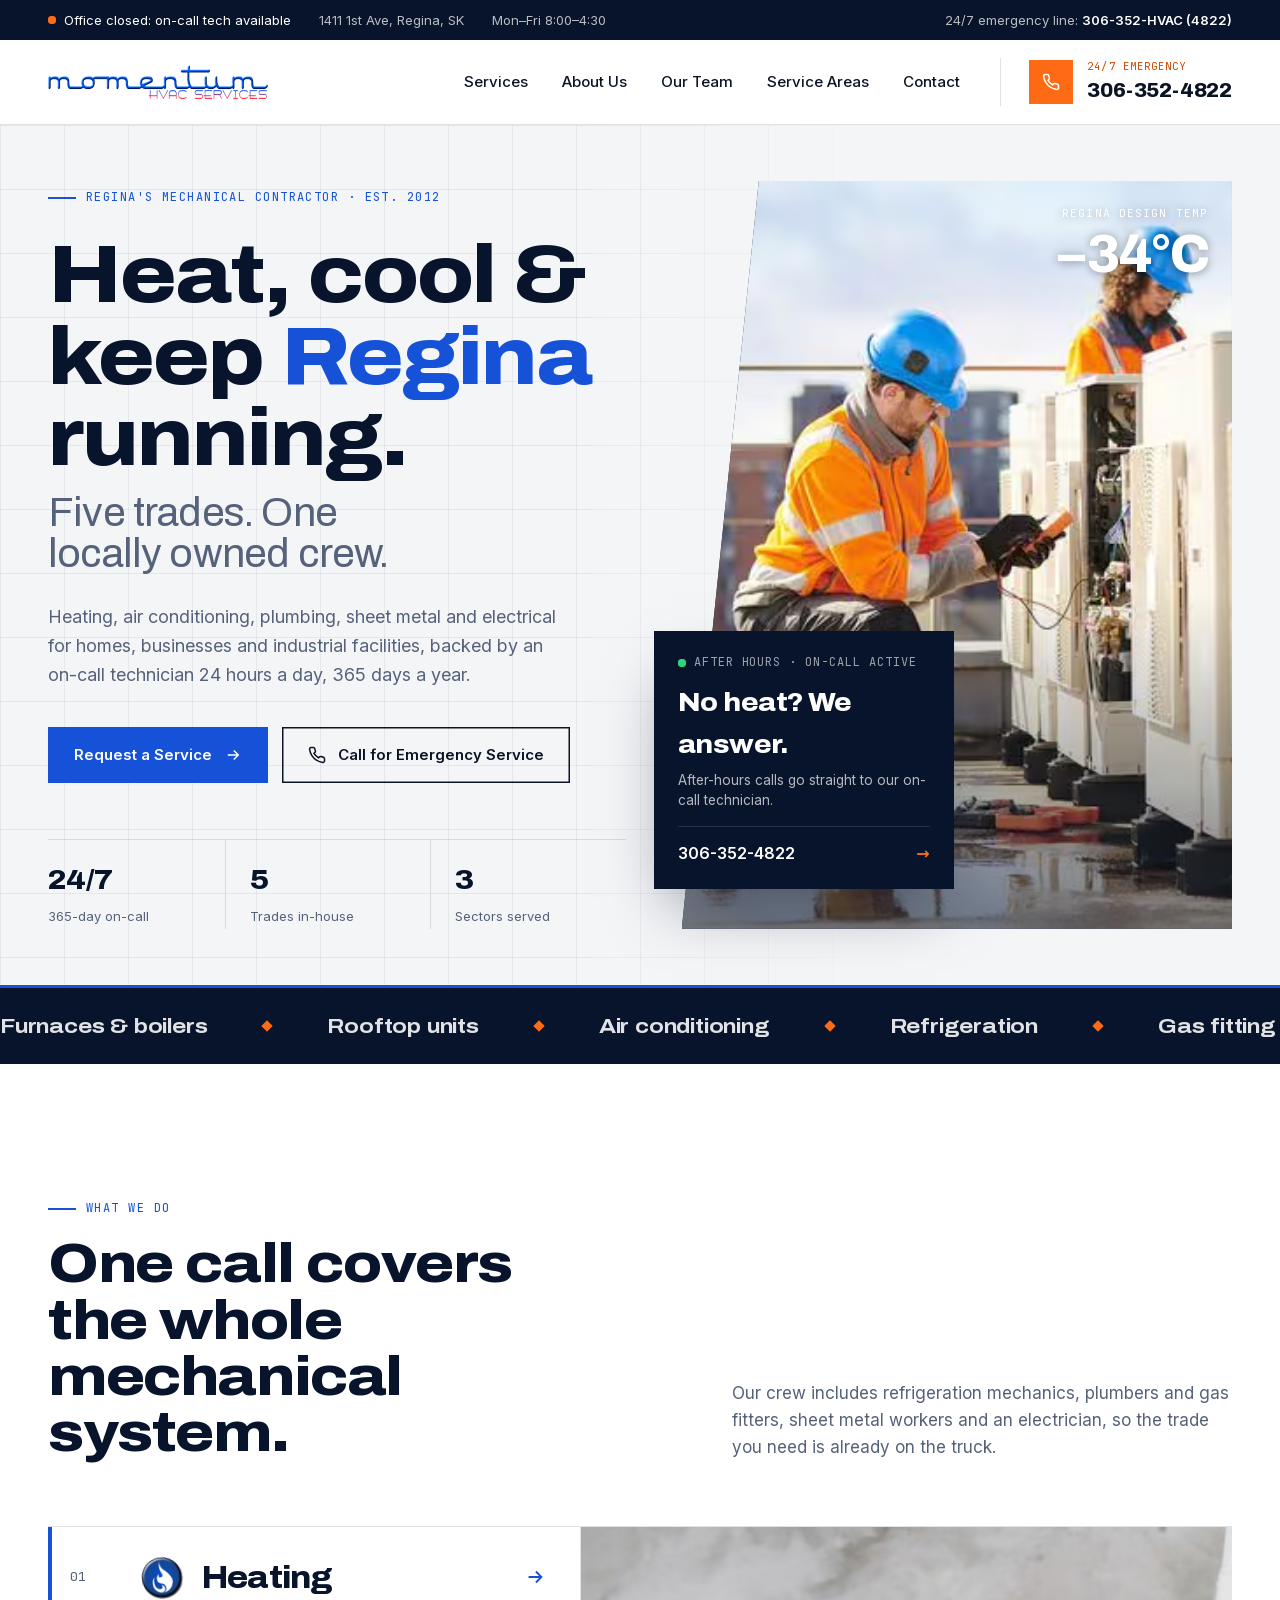
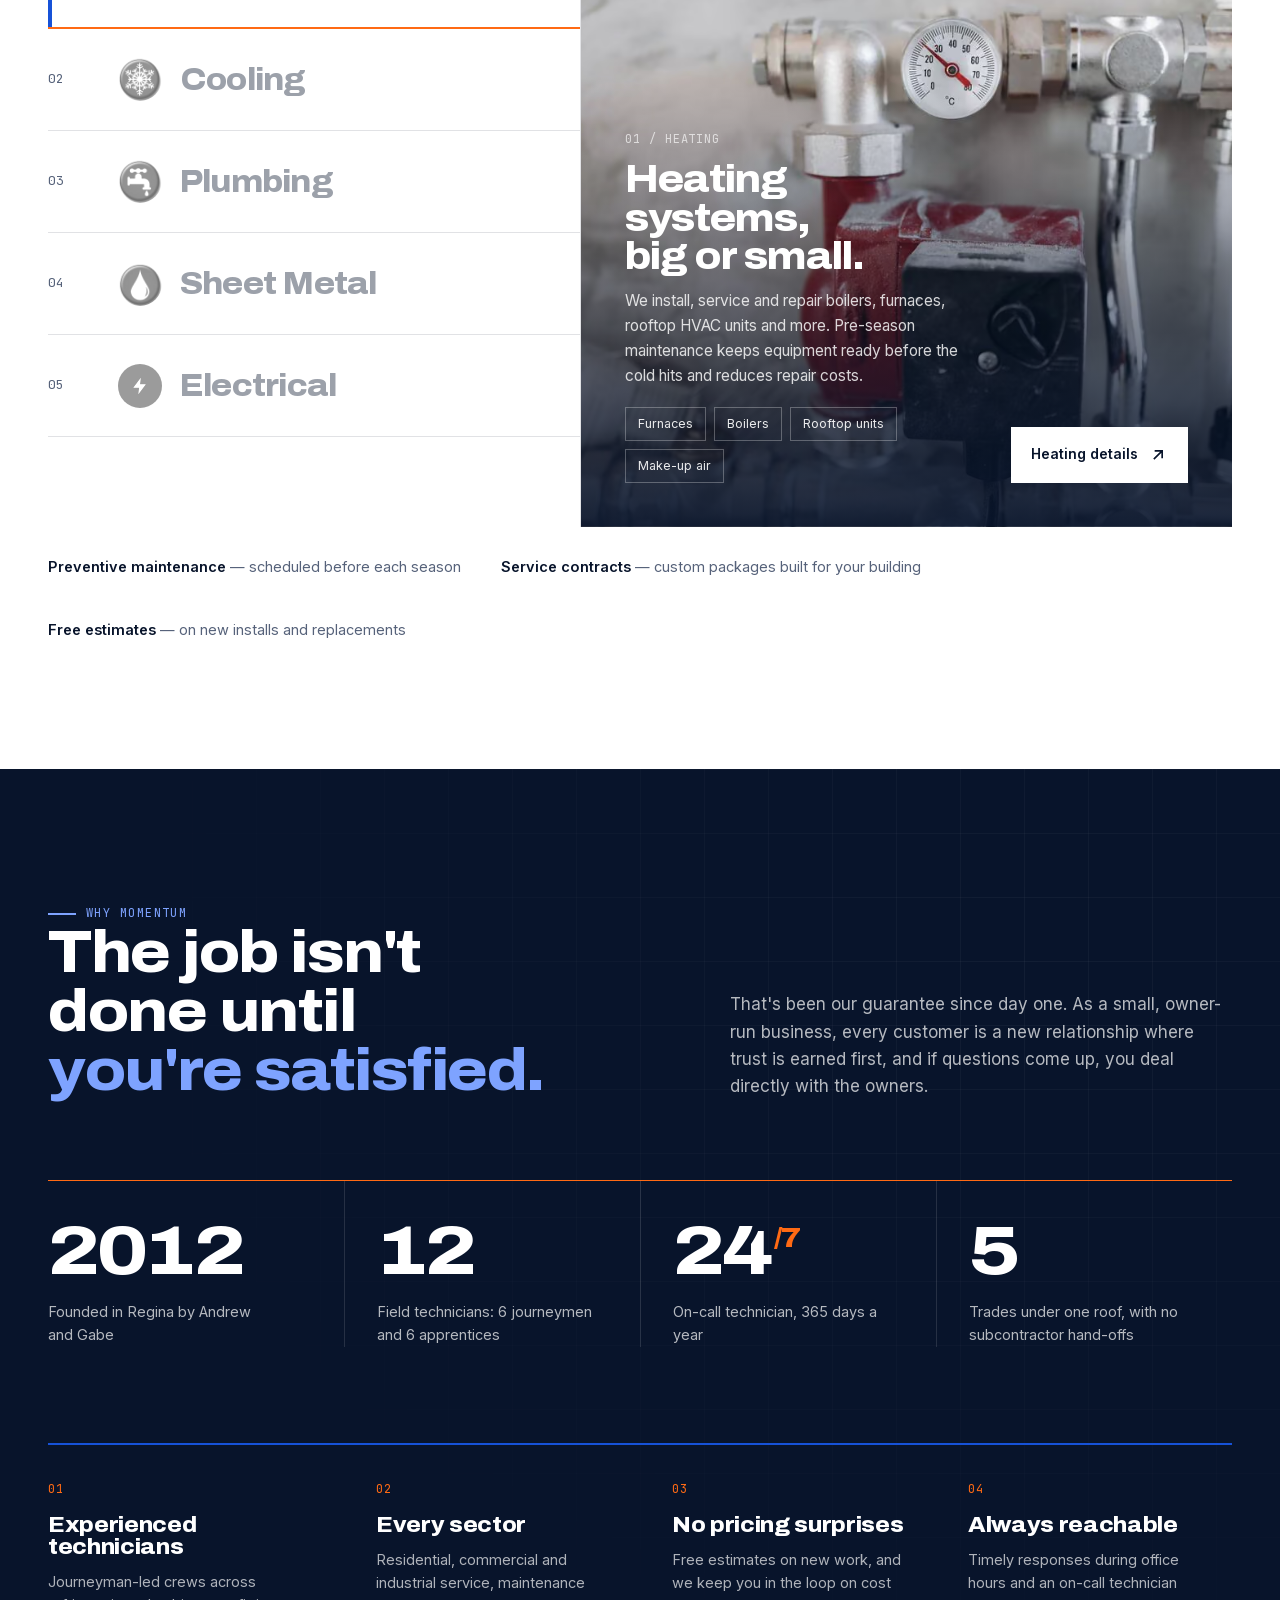
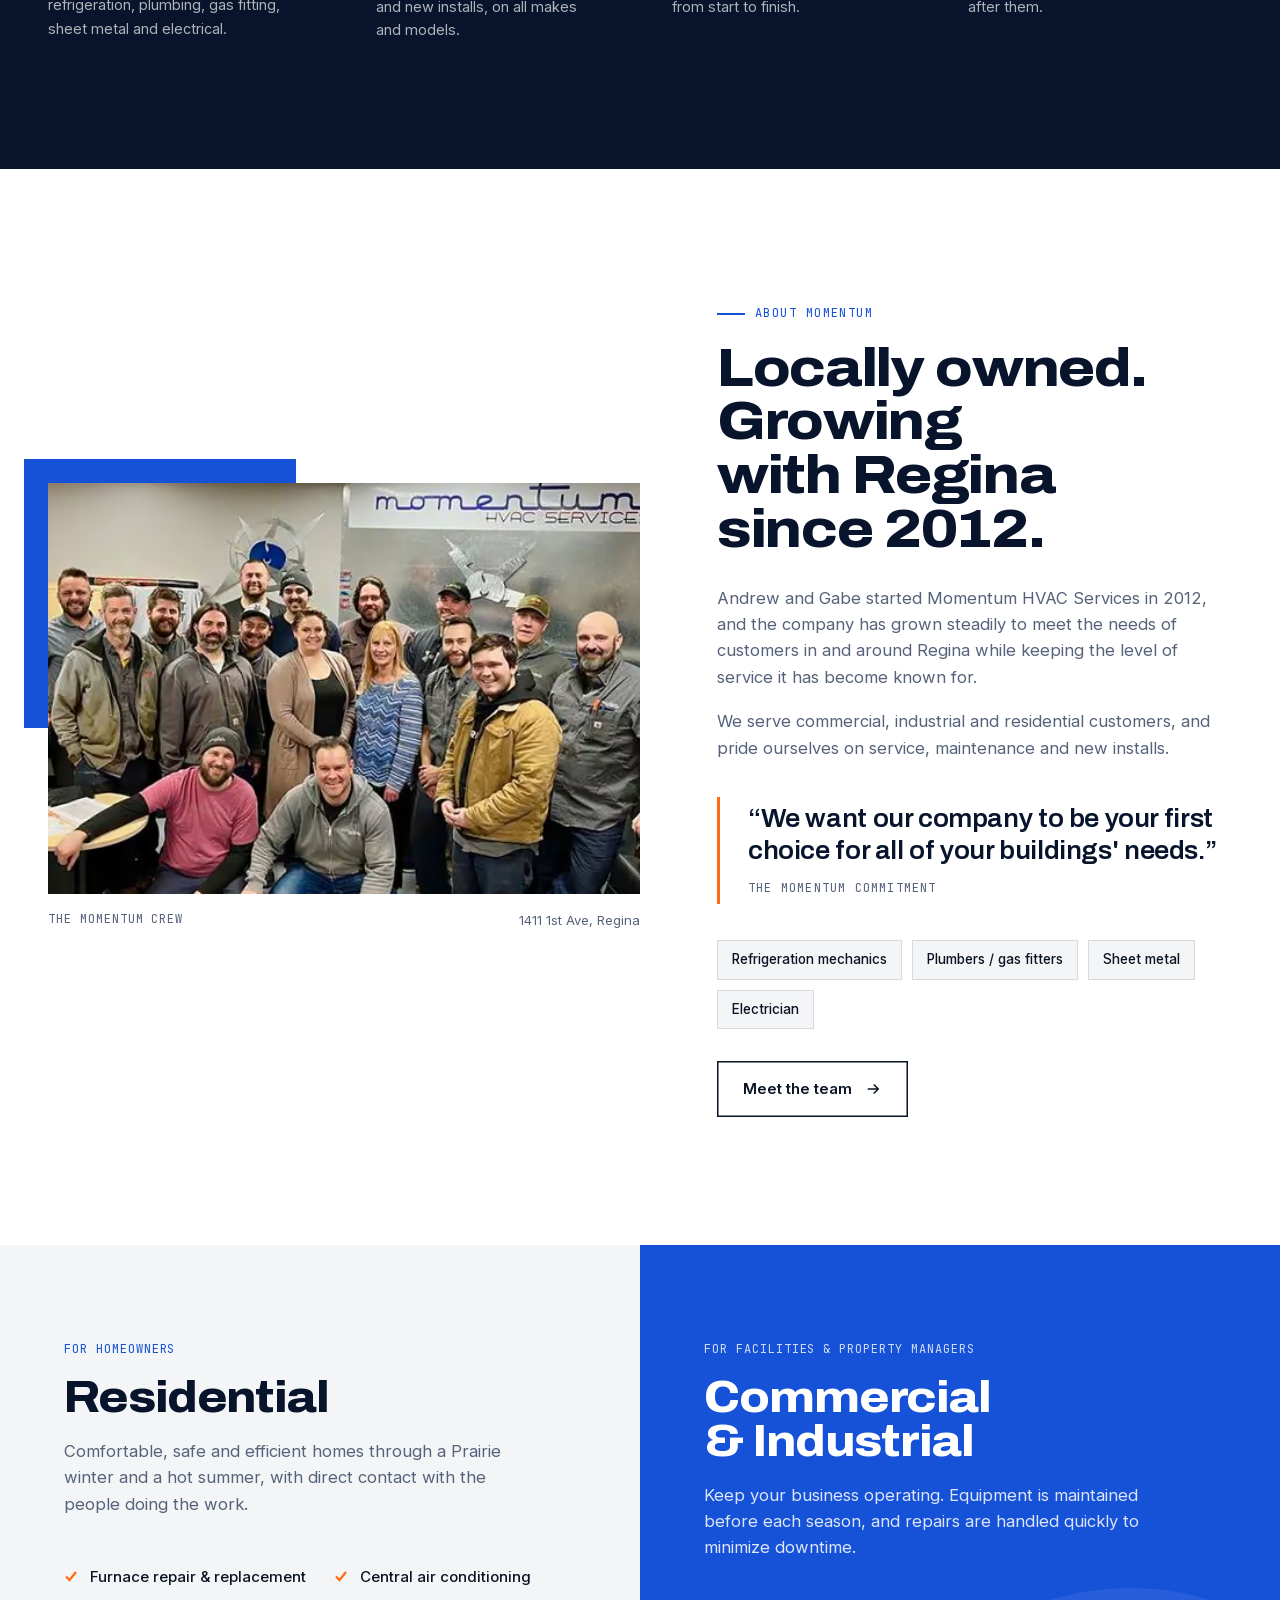
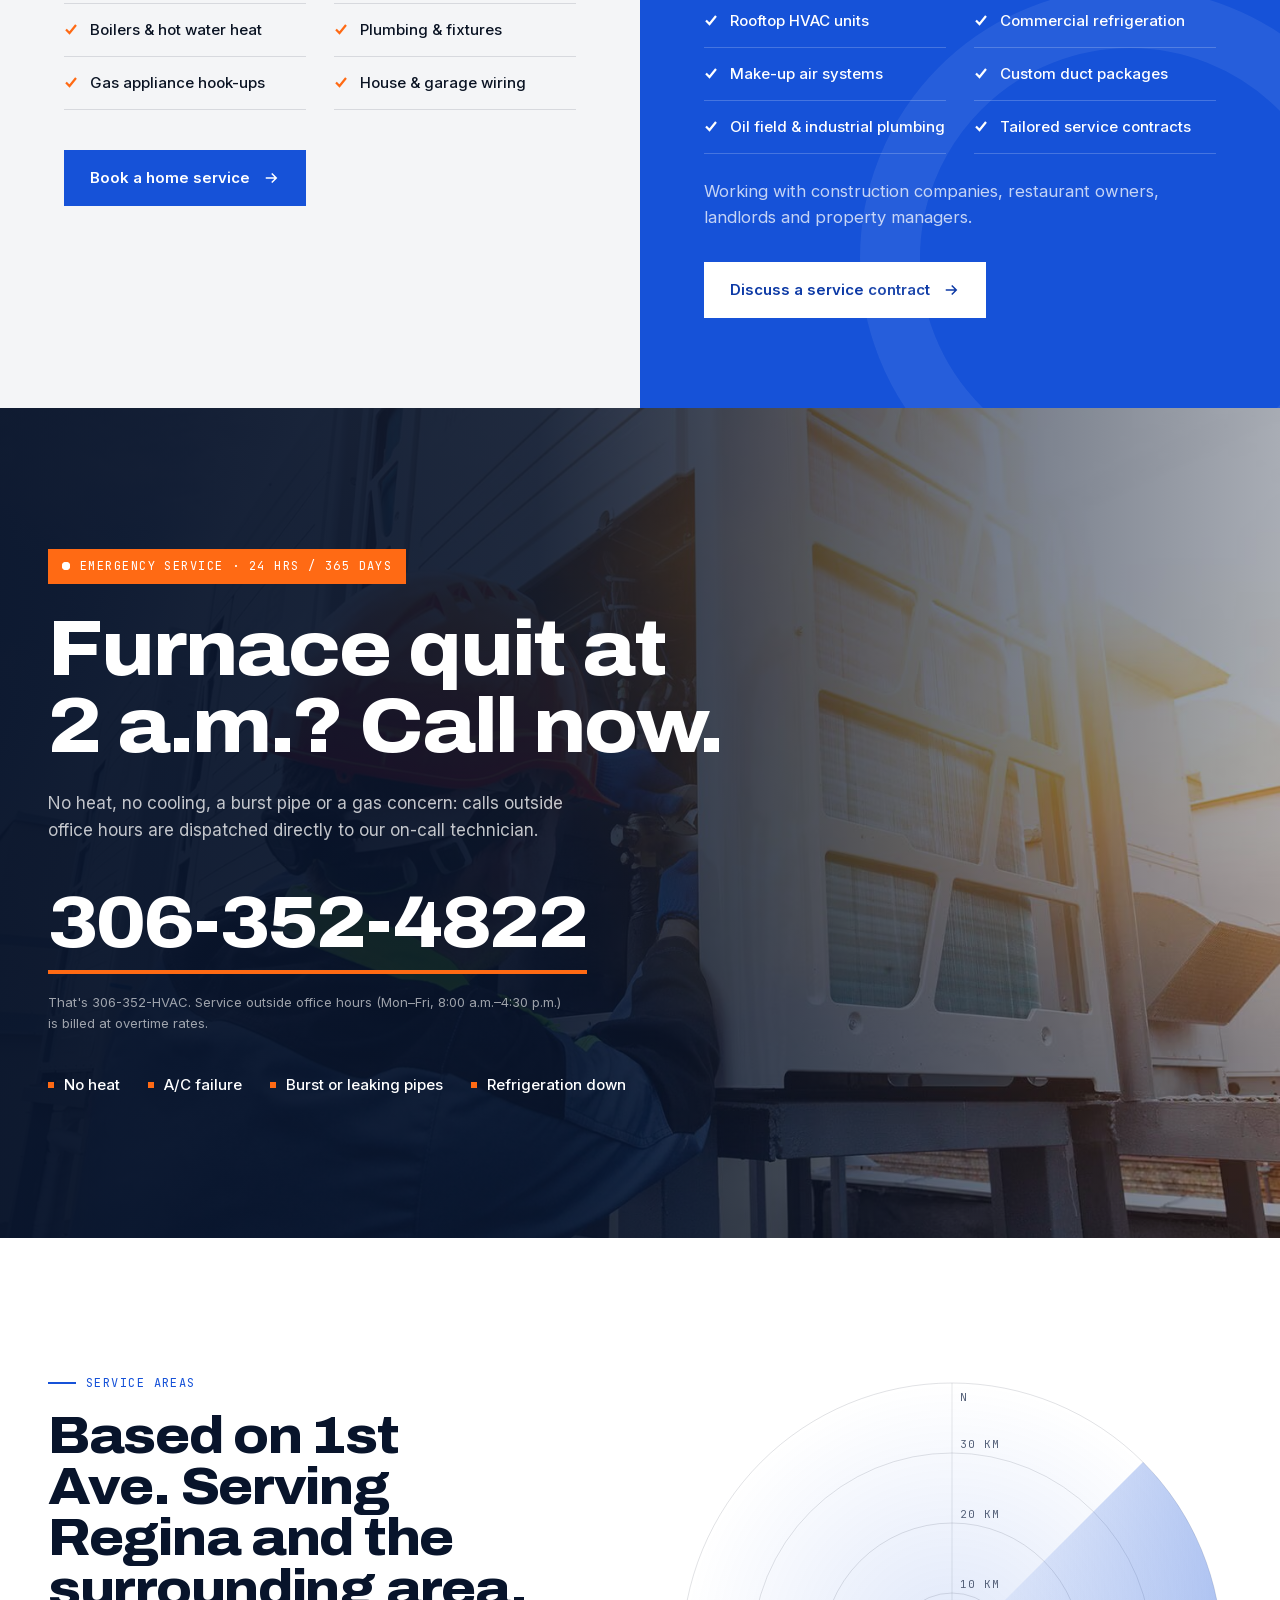
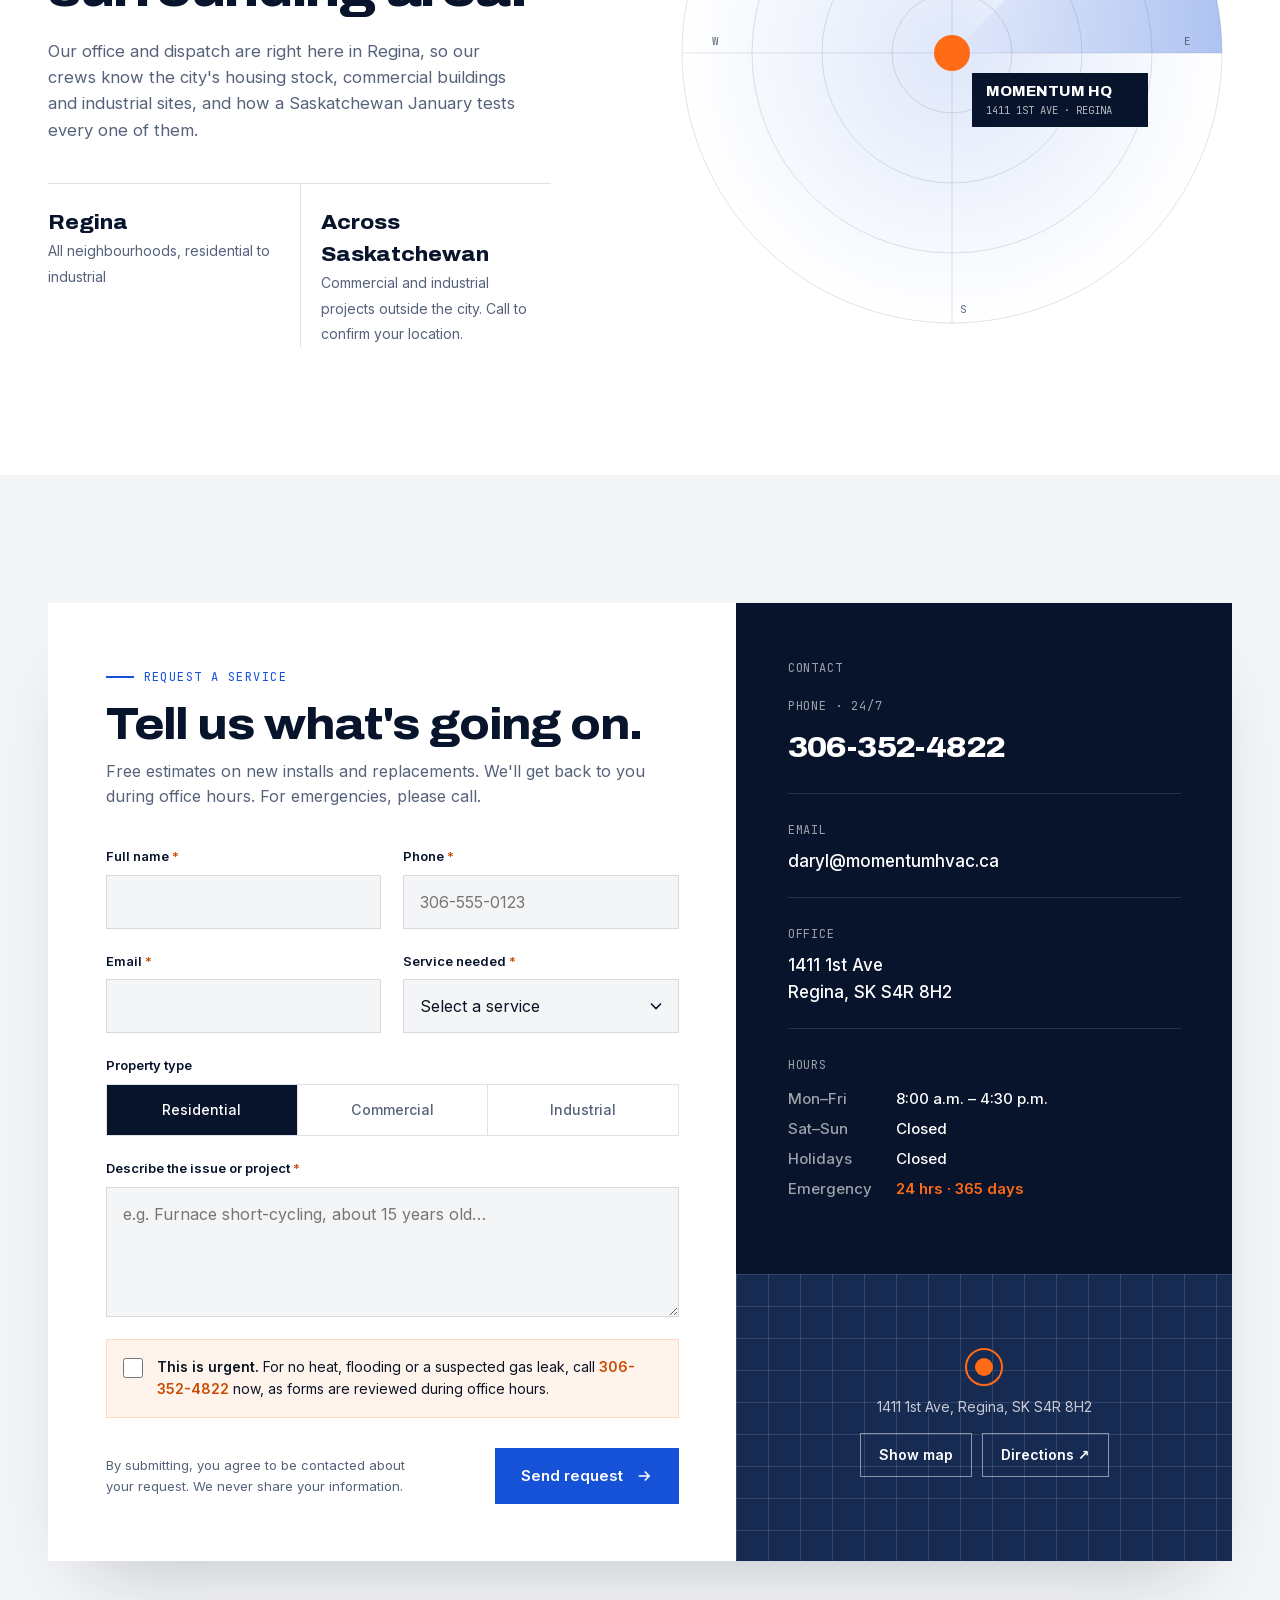
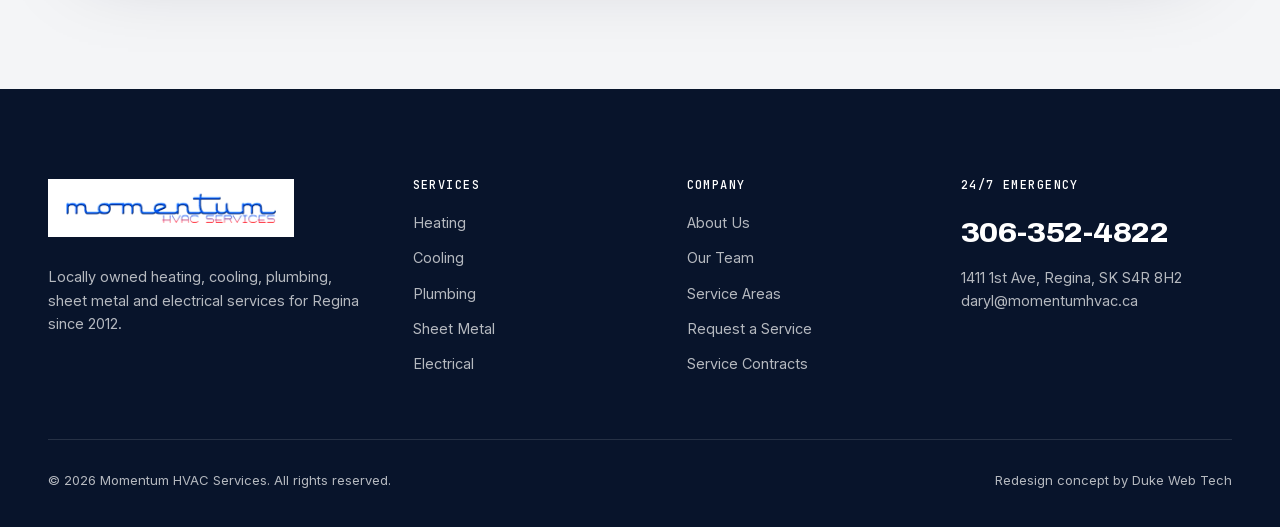
==== index.html @ ea8bd7e7 "Momentum HVAC Services website redesign Co-Authored-By: Claude Opus 5.5 <noreply@anthropic.com>" ====
<!DOCTYPE html>
<html lang="en-CA">
<head>
<meta charset="utf-8">
<meta name="viewport" content="width=device-width, initial-scale=1, viewport-fit=cover">
<title>Momentum HVAC Services | Heating, Cooling, Plumbing &amp; Mechanical in Regina, SK</title>
<meta name="description" content="Locally owned since 2012. Momentum HVAC Services provides heating, cooling, plumbing, sheet metal and electrical services to residential, commercial and industrial customers in Regina, Saskatchewan. 24/7 emergency service.">
<!-- PREVIEW ONLY: delete the next line when this goes live on momentumhvac.com -->
<meta name="robots" content="noindex, nofollow">
<link rel="canonical" href="https://www.momentumhvac.com/">
<meta name="theme-color" content="#08142b">
<meta property="og:type" content="website">
<meta property="og:site_name" content="Momentum HVAC Services">
<meta property="og:title" content="Momentum HVAC Services | Heating, Cooling, Plumbing &amp; Mechanical in Regina, SK">
<meta property="og:description" content="Locally owned since 2012. Momentum HVAC Services provides heating, cooling, plumbing, sheet metal and electrical services to residential, commercial and industrial customers in Regina, Saskatchewan. 24/7 emergency service.">
<meta property="og:url" content="https://www.momentumhvac.com/">
<meta property="og:image" content="https://www.momentumhvac.com/assets/img/og-image.jpg">
<meta property="og:locale" content="en_CA">
<meta name="twitter:card" content="summary_large_image">
<link rel="icon" href="favicon.ico" sizes="32x32">
<link rel="icon" href="favicon-32.png" type="image/png">
<link rel="apple-touch-icon" href="apple-touch-icon.png">
<link rel="manifest" href="site.webmanifest">
<link rel="preload" href="assets/fonts/Archivo.woff2" as="font" type="font/woff2" crossorigin>
<link rel="preload" href="assets/fonts/Inter.woff2" as="font" type="font/woff2" crossorigin>
<link rel="preload" as="image" type="image/avif" imagesrcset="assets/img/hero-640.avif 640w, assets/img/hero-1024.avif 1024w, assets/img/hero-1500.avif 1500w" imagesizes="(max-width:1024px) 100vw, 50vw" fetchpriority="high">
<link rel="stylesheet" href="assets/css/main.css">
<script>document.documentElement.classList.add('js')</script>
<script src="assets/js/main.js" defer></script>
<script type="application/ld+json">
{"@context":"https://schema.org","@type":"HVACBusiness","name":"Momentum HVAC Services","url":"https://www.momentumhvac.com/","logo":"https://www.momentumhvac.com/assets/img/logo.png","image":"https://www.momentumhvac.com/assets/img/og-image.jpg","telephone":"+1-306-352-4822","email":"daryl@momentumhvac.ca","foundingDate":"2012","founder":[{"@type":"Person","name":"Andrew Klaassen"},{"@type":"Person","name":"Gabe Fernandez"}],"address":{"@type":"PostalAddress","streetAddress":"1411 1st Ave","addressLocality":"Regina","addressRegion":"SK","postalCode":"S4R 8H2","addressCountry":"CA"},"areaServed":[{"@type":"City","name":"Regina"},{"@type":"State","name":"Saskatchewan"}],"openingHoursSpecification":[{"@type":"OpeningHoursSpecification","dayOfWeek":["Monday","Tuesday","Wednesday","Thursday","Friday"],"opens":"08:00","closes":"16:30"}],"hasOfferCatalog":{"@type":"OfferCatalog","name":"Mechanical services","itemListElement":[{"@type":"Offer","itemOffered":{"@type":"Service","name":"Heating","url":"https://www.momentumhvac.com/services/heating.html"}},{"@type":"Offer","itemOffered":{"@type":"Service","name":"Cooling","url":"https://www.momentumhvac.com/services/cooling.html"}},{"@type":"Offer","itemOffered":{"@type":"Service","name":"Plumbing","url":"https://www.momentumhvac.com/services/plumbing.html"}},{"@type":"Offer","itemOffered":{"@type":"Service","name":"Sheet Metal","url":"https://www.momentumhvac.com/services/sheet-metal.html"}},{"@type":"Offer","itemOffered":{"@type":"Service","name":"Electrical","url":"https://www.momentumhvac.com/services/electrical.html"}}]}}
</script>
</head>
<body>
<a class="skip" href="#main">Skip to content</a>

<div class="util">
  <div class="wrap">
    <div class="util-l">
      <span class="status"><span class="dot" id="statusDot"></span><span id="statusText">Office open now</span></span>
      <span class="hide-m">1411 1st Ave, Regina, SK</span>
      <span class="hide-m">Mon–Fri 8:00–4:30</span>
    </div>
    <div class="util-r">24/7 emergency line: <a href="tel:+13063524822"><strong>306-352-HVAC (4822)</strong></a></div>
  </div>
</div>

<header class="nav" id="nav">
  <div class="wrap">
    <a class="logo" href="#top" aria-label="Momentum HVAC Services home">
      <picture><source type="image/webp" srcset="assets/img/logo.webp"><img src="assets/img/logo.png" alt="Momentum HVAC Services" width="440" height="63"></picture>
    </a>
    <nav class="nav-links" aria-label="Primary">
      <a href="#services">Services</a>
      <a href="#about">About Us</a>
      <a href="team.html">Our Team</a>
      <a href="#areas">Service Areas</a>
      <a href="#contact">Contact</a>
    </nav>
    <a class="nav-call" href="tel:+13063524822">
      <span class="ic"><svg width="18" height="18" viewBox="0 0 24 24" fill="none" stroke="currentColor" stroke-width="2" aria-hidden="true"><path d="M22 16.9v3a2 2 0 0 1-2.2 2 19.8 19.8 0 0 1-8.6-3.1 19.5 19.5 0 0 1-6-6A19.8 19.8 0 0 1 2.1 4.2 2 2 0 0 1 4.1 2h3a2 2 0 0 1 2 1.7c.1.9.4 1.8.7 2.7a2 2 0 0 1-.5 2.1L8 9.8a16 16 0 0 0 6 6l1.3-1.3a2 2 0 0 1 2.1-.4c.9.3 1.8.6 2.7.7a2 2 0 0 1 1.7 2z"/></svg></span>
      <span><small>24/7 Emergency</small><strong>306-352-4822</strong></span>
    </a>
    <button class="burger" id="burger" aria-label="Open menu" aria-expanded="false" aria-controls="nav">
      <svg class="b-open" width="22" height="22" viewBox="0 0 24 24" fill="none" stroke="currentColor" stroke-width="2" aria-hidden="true"><path d="M3 7h18M3 12h18M3 17h12"/></svg>
      <svg class="b-close" width="22" height="22" viewBox="0 0 24 24" fill="none" stroke="currentColor" stroke-width="2" aria-hidden="true"><path d="M6 6l12 12M18 6 6 18"/></svg>
    </button>
  </div>
</header>

<main id="main">
<!-- Hero -->
<section class="hero" id="top">
  <div class="wrap">
    <div>
      <span class="eyebrow ld" style="--i:0">Regina's mechanical contractor · Est. 2012</span>
      <h1 class="ld" style="--i:1">Heat, cool &amp; keep <em>Regina</em> running.<span class="thin">Five trades. One locally owned crew.</span></h1>
      <p class="lead ld" style="--i:2">Heating, air conditioning, plumbing, sheet metal and electrical for homes, businesses and industrial facilities, backed by an on-call technician 24 hours a day, 365 days a year.</p>
      <div class="hero-ctas ld" style="--i:3">
        <a class="btn btn-blue" href="#contact">Request a Service <svg class="arrow" viewBox="0 0 24 24" fill="none" stroke="currentColor" stroke-width="2" aria-hidden="true"><path d="M5 12h14M13 6l6 6-6 6"/></svg></a>
        <a class="btn btn-ghost" href="tel:+13063524822"><svg viewBox="0 0 24 24" fill="none" stroke="currentColor" stroke-width="2" aria-hidden="true"><path d="M22 16.9v3a2 2 0 0 1-2.2 2 19.8 19.8 0 0 1-8.6-3.1 19.5 19.5 0 0 1-6-6A19.8 19.8 0 0 1 2.1 4.2 2 2 0 0 1 4.1 2h3a2 2 0 0 1 2 1.7c.1.9.4 1.8.7 2.7a2 2 0 0 1-.5 2.1L8 9.8a16 16 0 0 0 6 6l1.3-1.3a2 2 0 0 1 2.1-.4c.9.3 1.8.6 2.7.7a2 2 0 0 1 1.7 2z"/></svg>Call for Emergency Service</a>
      </div>
      <div class="hero-specs ld" style="--i:4">
        <div><b>24/7</b><span>365-day on-call</span></div>
        <div><b>5</b><span>Trades in-house</span></div>
        <div><b>3</b><span>Sectors served</span></div>
      </div>
    </div>
    <div class="hero-media">
      <div class="hero-img">
        <picture><source type="image/avif" srcset="assets/img/hero-640.avif 640w, assets/img/hero-1024.avif 1024w, assets/img/hero-1500.avif 1500w" sizes="(max-width:1024px) 100vw, 50vw"><source type="image/webp" srcset="assets/img/hero-640.webp 640w, assets/img/hero-1024.webp 1024w, assets/img/hero-1500.webp 1500w" sizes="(max-width:1024px) 100vw, 50vw"><img src="assets/img/hero-1500.jpg" alt="Two technicians servicing rooftop condensing units on a commercial building" width="1500" height="1000" fetchpriority="high" decoding="async"></picture>
      </div>
      <div class="temp ld">Regina design temp<b>−34°C</b></div>
      <div class="dispatch ld">
        <span class="mono"><span class="dot" data-loop></span><span id="statusText2">Dispatch active</span></span>
        <strong>No heat? We answer.</strong>
        <p>After-hours calls go straight to our on-call technician.</p>
        <a href="tel:+13063524822">306-352-4822 <span aria-hidden="true">→</span></a>
      </div>
    </div>
  </div>
</section>

<div class="ribbon" aria-hidden="true" data-loop>
  <div class="ribbon-track">
    <span>Furnaces &amp; boilers</span><span>Rooftop units</span><span>Air conditioning</span><span>Refrigeration</span><span>Gas fitting</span><span>Custom ductwork</span><span>Electrical</span><span>Service contracts</span>
    <span>Furnaces &amp; boilers</span><span>Rooftop units</span><span>Air conditioning</span><span>Refrigeration</span><span>Gas fitting</span><span>Custom ductwork</span><span>Electrical</span><span>Service contracts</span>
  </div>
</div>

<!-- Services -->
<section class="sec" id="services">
  <div class="wrap">
    <div class="sec-head">
      <div class="rv">
        <span class="eyebrow">What we do</span>
        <h2>One call covers the whole mechanical system.</h2>
      </div>
      <p class="rv d1">Our crew includes refrigeration mechanics, plumbers and gas fitters, sheet metal workers and an electrician, so the trade you need is already on the truck.</p>
    </div>

    <div class="svc rv">
      <ul class="svc-list" role="tablist" aria-label="Services" aria-orientation="vertical">
        <li class="svc-item active"><button class="svc-btn" role="tab" id="tab-heating" aria-controls="panel-heating" aria-selected="true">
          <span class="svc-num">01</span><span class="svc-ico"><img src="assets/img/icons/heating.webp" alt="" width="44" height="44"></span><span class="svc-name">Heating</span>
          <svg class="svc-arrow" width="22" height="22" viewBox="0 0 24 24" fill="none" stroke="currentColor" stroke-width="2" aria-hidden="true"><path d="M5 12h14M13 6l6 6-6 6"/></svg></button></li>
        <li class="svc-item"><button class="svc-btn" role="tab" id="tab-cooling" aria-controls="panel-cooling" aria-selected="false" tabindex="-1">
          <span class="svc-num">02</span><span class="svc-ico"><img src="assets/img/icons/cooling.webp" alt="" width="44" height="44"></span><span class="svc-name">Cooling</span>
          <svg class="svc-arrow" width="22" height="22" viewBox="0 0 24 24" fill="none" stroke="currentColor" stroke-width="2" aria-hidden="true"><path d="M5 12h14M13 6l6 6-6 6"/></svg></button></li>
        <li class="svc-item"><button class="svc-btn" role="tab" id="tab-plumbing" aria-controls="panel-plumbing" aria-selected="false" tabindex="-1">
          <span class="svc-num">03</span><span class="svc-ico"><img src="assets/img/icons/plumbing.webp" alt="" width="44" height="44"></span><span class="svc-name">Plumbing</span>
          <svg class="svc-arrow" width="22" height="22" viewBox="0 0 24 24" fill="none" stroke="currentColor" stroke-width="2" aria-hidden="true"><path d="M5 12h14M13 6l6 6-6 6"/></svg></button></li>
        <li class="svc-item"><button class="svc-btn" role="tab" id="tab-sheet-metal" aria-controls="panel-sheet-metal" aria-selected="false" tabindex="-1">
          <span class="svc-num">04</span><span class="svc-ico"><img src="assets/img/icons/sheet-metal.webp" alt="" width="44" height="44"></span><span class="svc-name">Sheet Metal</span>
          <svg class="svc-arrow" width="22" height="22" viewBox="0 0 24 24" fill="none" stroke="currentColor" stroke-width="2" aria-hidden="true"><path d="M5 12h14M13 6l6 6-6 6"/></svg></button></li>
        <li class="svc-item"><button class="svc-btn" role="tab" id="tab-electrical" aria-controls="panel-electrical" aria-selected="false" tabindex="-1">
          <span class="svc-num">05</span><span class="svc-ico elec"><svg width="20" height="20" viewBox="0 0 24 24" fill="#fff" aria-hidden="true"><path d="M13 2 4 14h7l-1 8 9-12h-7z"/></svg></span><span class="svc-name">Electrical</span>
          <svg class="svc-arrow" width="22" height="22" viewBox="0 0 24 24" fill="none" stroke="currentColor" stroke-width="2" aria-hidden="true"><path d="M5 12h14M13 6l6 6-6 6"/></svg></button></li>
      </ul>

      <div class="svc-stage">
        <article class="svc-panel active" role="tabpanel" id="panel-heating" aria-labelledby="tab-heating">
          <picture><source type="image/avif" srcset="assets/img/heating-640.avif 640w, assets/img/heating-1100.avif 1100w" sizes="(max-width:1024px) 100vw, 55vw"><source type="image/webp" srcset="assets/img/heating-640.webp 640w, assets/img/heating-1100.webp 1100w" sizes="(max-width:1024px) 100vw, 55vw"><img src="assets/img/heating-1100.jpg" alt="Hydronic heating manifold with circulator pump and temperature gauge" width="1100" height="733" loading="lazy" decoding="async"></picture>
          <div class="svc-copy"><div>
            <span class="mono">01 / Heating</span><h3>Heating systems, big or small.</h3>
            <p>We install, service and repair boilers, furnaces, rooftop HVAC units and more. Pre-season maintenance keeps equipment ready before the cold hits and reduces repair costs.</p>
            <div class="svc-tags"><span>Furnaces</span><span>Boilers</span><span>Rooftop units</span><span>Make-up air</span></div>
          </div><a class="svc-more" href="services/heating.html">Heating details <svg width="20" height="20" viewBox="0 0 24 24" fill="none" stroke="currentColor" stroke-width="2" aria-hidden="true"><path d="M7 17 17 7M8 7h9v9"/></svg></a></div>
        </article>
        <article class="svc-panel" role="tabpanel" id="panel-cooling" aria-labelledby="tab-cooling">
          <picture><source type="image/avif" srcset="assets/img/cooling-640.avif 640w, assets/img/cooling-1100.avif 1100w" sizes="(max-width:1024px) 100vw, 55vw"><source type="image/webp" srcset="assets/img/cooling-640.webp 640w, assets/img/cooling-1100.webp 1100w" sizes="(max-width:1024px) 100vw, 55vw"><img src="assets/img/cooling-1100.jpg" alt="Technician reading refrigerant manifold gauges in front of an air conditioning condenser" width="1100" height="733" loading="lazy" decoding="async"></picture>
          <div class="svc-copy"><div>
            <span class="mono">02 / Cooling</span><h3>Air conditioning &amp; refrigeration.</h3>
            <p>Installation, service and repair of air conditioning and refrigeration equipment, all makes and models. Maintained before the cooling season so it runs when you need it.</p>
            <div class="svc-tags"><span>Central A/C</span><span>Refrigeration</span><span>Rooftop cooling</span><span>High-efficiency upgrades</span></div>
          </div><a class="svc-more" href="services/cooling.html">Cooling details <svg width="20" height="20" viewBox="0 0 24 24" fill="none" stroke="currentColor" stroke-width="2" aria-hidden="true"><path d="M7 17 17 7M8 7h9v9"/></svg></a></div>
        </article>
        <article class="svc-panel" role="tabpanel" id="panel-plumbing" aria-labelledby="tab-plumbing">
          <picture><source type="image/avif" srcset="assets/img/plumbing-640.avif 640w, assets/img/plumbing-1100.avif 1100w" sizes="(max-width:1024px) 100vw, 55vw"><source type="image/webp" srcset="assets/img/plumbing-640.webp 640w, assets/img/plumbing-1100.webp 1100w" sizes="(max-width:1024px) 100vw, 55vw"><img src="assets/img/plumbing-1100.jpg" alt="Plumber tightening a brass fitting on steel supply lines" width="1100" height="733" loading="lazy" decoding="async"></picture>
          <div class="svc-copy"><div>
            <span class="mono">03 / Plumbing &amp; gas fitting</span><h3>From taps to gas appliances.</h3>
            <p>Our plumbers and gas fitters install, service and repair everything from toilets and taps to gas appliances, in residential, commercial, industrial and oil field settings.</p>
            <div class="svc-tags"><span>Repairs</span><span>Gas fitting</span><span>Water heaters</span><span>Fixtures</span></div>
          </div><a class="svc-more" href="services/plumbing.html">Plumbing details <svg width="20" height="20" viewBox="0 0 24 24" fill="none" stroke="currentColor" stroke-width="2" aria-hidden="true"><path d="M7 17 17 7M8 7h9v9"/></svg></a></div>
        </article>
        <article class="svc-panel" role="tabpanel" id="panel-sheet-metal" aria-labelledby="tab-sheet-metal">
          <picture><source type="image/avif" srcset="assets/img/sheet-metal-640.avif 640w, assets/img/sheet-metal-1100.avif 1100w" sizes="(max-width:1024px) 100vw, 55vw"><source type="image/webp" srcset="assets/img/sheet-metal-640.webp 640w, assets/img/sheet-metal-1100.webp 1100w" sizes="(max-width:1024px) 100vw, 55vw"><img src="assets/img/sheet-metal-1100.jpg" alt="Sheet metal worker installing galvanized ductwork overhead" width="1100" height="733" loading="lazy" decoding="async"></picture>
          <div class="svc-copy"><div>
            <span class="mono">04 / Sheet metal</span><h3>Custom ductwork, built in our own shop.</h3>
            <p>We install, repair and replace any size of ductwork. With our own sheet metal shop, we design, build and install custom duct packages for any setting.</p>
            <div class="svc-tags"><span>Fabrication</span><span>Duct design</span><span>Make-up air</span><span>Install &amp; replace</span></div>
          </div><a class="svc-more" href="services/sheet-metal.html">Sheet Metal details <svg width="20" height="20" viewBox="0 0 24 24" fill="none" stroke="currentColor" stroke-width="2" aria-hidden="true"><path d="M7 17 17 7M8 7h9v9"/></svg></a></div>
        </article>
        <article class="svc-panel" role="tabpanel" id="panel-electrical" aria-labelledby="tab-electrical">
          <picture><source type="image/avif" srcset="assets/img/electrical-640.avif 640w, assets/img/electrical-1100.avif 1100w" sizes="(max-width:1024px) 100vw, 55vw"><source type="image/webp" srcset="assets/img/electrical-640.webp 640w, assets/img/electrical-1100.webp 1100w" sizes="(max-width:1024px) 100vw, 55vw"><img src="assets/img/electrical-1100.jpg" alt="Electrician working inside a circuit breaker panel" width="1100" height="733" loading="lazy" decoding="async"></picture>
          <div class="svc-copy"><div>
            <span class="mono">05 / Electrical</span><h3>Electrical, in-house.</h3>
            <p>Repairs, upgrades and new installs, from wiring a house or garage to better lighting in your office, by a certified electrician on our own crew.</p>
            <div class="svc-tags"><span>Wiring</span><span>Lighting</span><span>Repairs &amp; upgrades</span><span>New equipment</span></div>
          </div><a class="svc-more" href="services/electrical.html">Electrical details <svg width="20" height="20" viewBox="0 0 24 24" fill="none" stroke="currentColor" stroke-width="2" aria-hidden="true"><path d="M7 17 17 7M8 7h9v9"/></svg></a></div>
        </article>
      </div>
    </div>
    <div class="svc-extra rv">
      <span><b>Preventive maintenance</b> — scheduled before each season</span>
      <span><b>Service contracts</b> — custom packages built for your building</span>
      <span><b>Free estimates</b> — on new installs and replacements</span>
    </div>
  </div>
</section>

<!-- Proof / Why -->
<section class="sec proof">
  <div class="wrap">
    <div class="proof-top">
      <div class="rv"><span class="eyebrow">Why Momentum</span><h2>The job isn't done until <em>you're satisfied.</em></h2></div>
      <p class="rv d1">That's been our guarantee since day one. As a small, owner-run business, every customer is a new relationship where trust is earned first, and if questions come up, you deal directly with the owners.</p>
    </div>
    <div class="stats" data-countwrap>
      <div class="stat rv"><b>2012</b><span>Founded in Regina by Andrew and Gabe</span></div>
      <div class="stat rv d1"><b data-count="12">12</b><span>Field technicians: 6 journeymen and 6 apprentices</span></div>
      <div class="stat rv d2"><b><span data-count="24">24</span><sup>/7</sup></b><span>On-call technician, 365 days a year</span></div>
      <div class="stat rv d3"><b data-count="5">5</b><span>Trades under one roof, with no subcontractor hand-offs</span></div>
    </div>
    <div class="why">
      <div class="rv"><span class="mono">01</span><h3>Experienced technicians</h3><p>Journeyman-led crews across refrigeration, plumbing, gas fitting, sheet metal and electrical.</p></div>
      <div class="rv d1"><span class="mono">02</span><h3>Every sector</h3><p>Residential, commercial and industrial service, maintenance and new installs, on all makes and models.</p></div>
      <div class="rv d2"><span class="mono">03</span><h3>No pricing surprises</h3><p>Free estimates on new work, and we keep you in the loop on cost from start to finish.</p></div>
      <div class="rv d3"><span class="mono">04</span><h3>Always reachable</h3><p>Timely responses during office hours and an on-call technician after them.</p></div>
    </div>
  </div>
</section>

<!-- About -->
<section class="sec about" id="about">
  <div class="wrap about-grid">
    <figure class="about-photo rv-img">
      <div class="frame"><picture><source type="image/avif" srcset="assets/img/team-576.avif 576w" sizes="(max-width:1024px) 100vw, 55vw"><source type="image/webp" srcset="assets/img/team-576.webp 576w" sizes="(max-width:1024px) 100vw, 55vw"><img src="assets/img/team-576.jpg" alt="The Momentum HVAC Services team at their Regina office" width="576" height="355" loading="lazy" decoding="async"></picture></div>
      <figcaption><span class="mono">The Momentum crew</span><span>1411 1st Ave, Regina</span></figcaption>
    </figure>
    <div>
      <span class="eyebrow rv">About Momentum</span>
      <h2 class="rv d1">Locally owned. Growing with Regina since 2012.</h2>
      <p class="rv d2">Andrew and Gabe started Momentum HVAC Services in 2012, and the company has grown steadily to meet the needs of customers in and around Regina while keeping the level of service it has become known for.</p>
      <p class="rv d2">We serve commercial, industrial and residential customers, and pride ourselves on service, maintenance and new installs.</p>
      <blockquote class="quote rv d3"><p>“We want our company to be your first choice for all of your buildings' needs.”</p><cite>The Momentum commitment</cite></blockquote>
      <div class="crew rv d3"><span>Refrigeration mechanics</span><span>Plumbers / gas fitters</span><span>Sheet metal</span><span>Electrician</span></div>
      <a class="btn btn-ghost rv d4" href="team.html" style="margin-top:32px">Meet the team <svg class="arrow" viewBox="0 0 24 24" fill="none" stroke="currentColor" stroke-width="2" aria-hidden="true"><path d="M5 12h14M13 6l6 6-6 6"/></svg></a>
    </div>
  </div>
</section>

<!-- Residential / Commercial -->
<section class="split" aria-label="Services by customer type">
  <div class="side side-res">
    <span class="mono rv">For homeowners</span>
    <h3 class="rv d1">Residential</h3>
    <p class="rv d1">Comfortable, safe and efficient homes through a Prairie winter and a hot summer, with direct contact with the people doing the work.</p>
    <ul class="checklist rv d2">
      <li><svg viewBox="0 0 14 14" aria-hidden="true"><path d="M2 7.5 5.5 11 12 3" fill="none" stroke="currentColor" stroke-width="2.2"/></svg>Furnace repair &amp; replacement</li>
      <li><svg viewBox="0 0 14 14" aria-hidden="true"><path d="M2 7.5 5.5 11 12 3" fill="none" stroke="currentColor" stroke-width="2.2"/></svg>Central air conditioning</li>
      <li><svg viewBox="0 0 14 14" aria-hidden="true"><path d="M2 7.5 5.5 11 12 3" fill="none" stroke="currentColor" stroke-width="2.2"/></svg>Boilers &amp; hot water heat</li>
      <li><svg viewBox="0 0 14 14" aria-hidden="true"><path d="M2 7.5 5.5 11 12 3" fill="none" stroke="currentColor" stroke-width="2.2"/></svg>Plumbing &amp; fixtures</li>
      <li><svg viewBox="0 0 14 14" aria-hidden="true"><path d="M2 7.5 5.5 11 12 3" fill="none" stroke="currentColor" stroke-width="2.2"/></svg>Gas appliance hook-ups</li>
      <li><svg viewBox="0 0 14 14" aria-hidden="true"><path d="M2 7.5 5.5 11 12 3" fill="none" stroke="currentColor" stroke-width="2.2"/></svg>House &amp; garage wiring</li>
    </ul>
    <a class="btn btn-blue rv d3" href="#contact" data-type="Residential">Book a home service <svg class="arrow" viewBox="0 0 24 24" fill="none" stroke="currentColor" stroke-width="2" aria-hidden="true"><path d="M5 12h14M13 6l6 6-6 6"/></svg></a>
  </div>
  <div class="side side-com">
    <span class="mono rv">For facilities &amp; property managers</span>
    <h3 class="rv d1">Commercial &amp; Industrial</h3>
    <p class="rv d1">Keep your business operating. Equipment is maintained before each season, and repairs are handled quickly to minimize downtime.</p>
    <ul class="checklist rv d2">
      <li><svg viewBox="0 0 14 14" aria-hidden="true"><path d="M2 7.5 5.5 11 12 3" fill="none" stroke="currentColor" stroke-width="2.2"/></svg>Rooftop HVAC units</li>
      <li><svg viewBox="0 0 14 14" aria-hidden="true"><path d="M2 7.5 5.5 11 12 3" fill="none" stroke="currentColor" stroke-width="2.2"/></svg>Commercial refrigeration</li>
      <li><svg viewBox="0 0 14 14" aria-hidden="true"><path d="M2 7.5 5.5 11 12 3" fill="none" stroke="currentColor" stroke-width="2.2"/></svg>Make-up air systems</li>
      <li><svg viewBox="0 0 14 14" aria-hidden="true"><path d="M2 7.5 5.5 11 12 3" fill="none" stroke="currentColor" stroke-width="2.2"/></svg>Custom duct packages</li>
      <li><svg viewBox="0 0 14 14" aria-hidden="true"><path d="M2 7.5 5.5 11 12 3" fill="none" stroke="currentColor" stroke-width="2.2"/></svg>Oil field &amp; industrial plumbing</li>
      <li><svg viewBox="0 0 14 14" aria-hidden="true"><path d="M2 7.5 5.5 11 12 3" fill="none" stroke="currentColor" stroke-width="2.2"/></svg>Tailored service contracts</li>
    </ul>
    <p class="side-note rv d2">Working with construction companies, restaurant owners, landlords and property managers.</p>
    <a class="btn btn-white rv d3" href="#contact" data-type="Commercial" data-service="Maintenance / service contract">Discuss a service contract <svg class="arrow" viewBox="0 0 24 24" fill="none" stroke="currentColor" stroke-width="2" aria-hidden="true"><path d="M5 12h14M13 6l6 6-6 6"/></svg></a>
  </div>
</section>

<!-- Emergency -->
<section class="emerg" aria-labelledby="emerg-h">
  <div class="emerg-bg"><picture><source type="image/avif" srcset="assets/img/emergency-800.avif 800w, assets/img/emergency-1500.avif 1500w" sizes="100vw"><source type="image/webp" srcset="assets/img/emergency-800.webp 800w, assets/img/emergency-1500.webp 1500w" sizes="100vw"><img src="assets/img/emergency-1500.jpg" alt="" width="1500" height="1000" loading="lazy" decoding="async"></picture></div>
  <div class="wrap">
    <span class="tag rv" data-loop><span class="dot"></span>Emergency service · 24 hrs / 365 days</span>
    <h2 id="emerg-h" class="rv d1">Furnace quit at 2&nbsp;a.m.? Call&nbsp;now.</h2>
    <p class="rv d2">No heat, no cooling, a burst pipe or a gas concern: calls outside office hours are dispatched directly to our on-call technician.</p>
    <a class="bigphone rv d2" href="tel:+13063524822">306-352-4822</a>
    <small class="rv d3">That's 306-352-HVAC. Service outside office hours (Mon–Fri, 8:00 a.m.–4:30 p.m.) is billed at overtime rates.</small>
    <div class="emerg-list rv d3"><span>No heat</span><span>A/C failure</span><span>Burst or leaking pipes</span><span>Refrigeration down</span></div>
  </div>
</section>

<!-- Service areas -->
<section class="sec areas" id="areas">
  <div class="wrap areas-grid">
    <div>
      <span class="eyebrow rv">Service areas</span>
      <h2 class="rv d1">Based on 1st Ave. Serving Regina and the surrounding area.</h2>
      <p class="rv d2">Our office and dispatch are right here in Regina, so our crews know the city's housing stock, commercial buildings and industrial sites, and how a Saskatchewan January tests every one of them.</p>
      <div class="areas-meta rv d3">
        <div><b>Regina</b><span>All neighbourhoods, residential to industrial</span></div>
        <div><b>Across Saskatchewan</b><span>Commercial and industrial projects outside the city. Call to confirm your location.</span></div>
      </div>
    </div>
    <div class="radar" aria-hidden="true" data-loop>
      <svg viewBox="0 0 560 560">
        <defs>
          <radialGradient id="rg" cx="50%" cy="50%" r="50%"><stop offset="0" stop-color="#1652d8" stop-opacity=".14"/><stop offset="1" stop-color="#1652d8" stop-opacity="0"/></radialGradient>
          <linearGradient id="sw" x1="0" y1="0" x2="1" y2="0"><stop offset="0" stop-color="#1652d8" stop-opacity="0"/><stop offset="1" stop-color="#1652d8" stop-opacity=".35"/></linearGradient>
        </defs>
        <circle cx="280" cy="280" r="270" fill="url(#rg)"/>
        <circle class="ring" cx="280" cy="280" r="270"/><circle class="ring" cx="280" cy="280" r="200"/><circle class="ring" cx="280" cy="280" r="130"/><circle class="ring" cx="280" cy="280" r="60"/>
        <path d="M280 10v540M10 280h540" stroke="rgba(8,20,43,.1)"/>
        <g class="sweep"><path d="M280 280 L550 280 A270 270 0 0 0 471 89 Z" fill="url(#sw)"/></g>
        <g font-family="JetBrains Mono, monospace" font-size="11" fill="#56627a" letter-spacing="1">
          <text x="288" y="215">10 KM</text><text x="288" y="145">20 KM</text><text x="288" y="75">30 KM</text>
          <text x="520" y="272" text-anchor="end">E</text><text x="40" y="272">W</text><text x="288" y="28">N</text><text x="288" y="540">S</text>
        </g>
        <circle class="hq-pulse" cx="280" cy="280" r="18" fill="#ff6a14"/>
        <circle cx="280" cy="280" r="8" fill="#ff6a14"/>
        <g transform="translate(300 300)"><rect width="176" height="54" fill="#08142b"/><text x="14" y="23" fill="#fff" font-family="Archivo, sans-serif" font-weight="800" font-size="15">MOMENTUM HQ</text><text x="14" y="41" fill="rgba(255,255,255,.7)" font-family="JetBrains Mono, monospace" font-size="10.5">1411 1ST AVE · REGINA</text></g>
      </svg>
    </div>
  </div>
</section>

<!-- Contact -->
<section class="sec contact" id="contact">
  <div class="wrap">
    <div class="contact-grid rv">
      <form class="form" id="form" name="service-request" method="POST" action="/" data-netlify="true" netlify-honeypot="company_website" novalidate>
        <input type="hidden" name="form-name" value="service-request">
        <p class="hp" aria-hidden="true"><label>Leave this empty <input name="company_website" tabindex="-1" autocomplete="off"></label></p>
        <span class="eyebrow">Request a service</span>
        <h2>Tell us what's going on.</h2>
        <p>Free estimates on new installs and replacements. We'll get back to you during office hours. For emergencies, please call.</p>
        <div class="fgrid">
          <div class="field"><label for="f-name">Full name <i>*</i></label><input id="f-name" name="name" autocomplete="name" required aria-describedby="e-name"><span class="err" id="e-name">Please enter your name.</span></div>
          <div class="field"><label for="f-phone">Phone <i>*</i></label><input id="f-phone" name="phone" type="tel" autocomplete="tel" inputmode="tel" placeholder="306-555-0123" required aria-describedby="e-phone"><span class="err" id="e-phone">Please enter a valid phone number.</span></div>
          <div class="field"><label for="f-email">Email <i>*</i></label><input id="f-email" name="email" type="email" autocomplete="email" required aria-describedby="e-email"><span class="err" id="e-email">Please enter a valid email.</span></div>
          <div class="field"><label for="f-service">Service needed <i>*</i></label>
            <select id="f-service" name="service" required aria-describedby="e-service">
              <option value="">Select a service</option><option>Heating</option><option>Cooling</option><option>Plumbing / gas fitting</option><option>Sheet metal / ductwork</option><option>Electrical</option><option>Maintenance / service contract</option><option>Not sure</option>
            </select><span class="err" id="e-service">Please choose a service.</span></div>
          <fieldset class="field full"><legend>Property type</legend>
            <div class="seg">
              <input type="radio" name="ptype" id="p1" value="Residential" checked><label for="p1">Residential</label>
              <input type="radio" name="ptype" id="p2" value="Commercial"><label for="p2">Commercial</label>
              <input type="radio" name="ptype" id="p3" value="Industrial"><label for="p3">Industrial</label>
            </div></fieldset>
          <div class="field full"><label for="f-msg">Describe the issue or project <i>*</i></label><textarea id="f-msg" name="message" required placeholder="e.g. Furnace short-cycling, about 15 years old…" aria-describedby="e-msg"></textarea><span class="err" id="e-msg">Please add a few details (at least 10 characters).</span></div>
          <label class="urgent field full" for="f-urgent"><input type="checkbox" id="f-urgent" name="urgent" value="Yes"><span><b>This is urgent.</b> For no heat, flooding or a suspected gas leak, call <a href="tel:+13063524822">306-352-4822</a> now, as forms are reviewed during office hours.</span></label>
        </div>
        <div class="form-foot">
          <small>By submitting, you agree to be contacted about your request. We never share your information.</small>
          <button class="btn btn-blue" type="submit">Send request <span class="spin" aria-hidden="true"></span><svg class="arrow" viewBox="0 0 24 24" fill="none" stroke="currentColor" stroke-width="2" aria-hidden="true"><path d="M5 12h14M13 6l6 6-6 6"/></svg></button>
        </div>
        <div class="notice" id="success" role="status" aria-live="polite"><b>Request received. Thank you.</b>Our office will contact you during business hours. If this becomes an emergency, call <a href="tel:+13063524822">306-352-4822</a> any time.</div>
        <div class="notice error" id="error" role="alert"><b>That didn't go through.</b>Please call <a href="tel:+13063524822">306-352-4822</a> or email <a href="mailto:daryl@momentumhvac.ca">daryl@momentumhvac.ca</a> and we'll take care of it.</div>
      </form>

      <aside class="info" aria-label="Contact details">
        <div class="info-body">
          <span class="mono">Contact</span>
          <div class="info-row"><span class="mono">Phone · 24/7</span><a class="phone" href="tel:+13063524822">306-352-4822</a></div>
          <div class="info-row"><span class="mono">Email</span><a href="mailto:daryl@momentumhvac.ca">daryl@momentumhvac.ca</a></div>
          <div class="info-row"><span class="mono">Office</span><div>1411 1st Ave<br>Regina, SK S4R 8H2</div></div>
          <div class="info-row" style="border:0"><span class="mono">Hours</span>
            <div class="hours"><span>Mon–Fri</span><span>8:00 a.m. – 4:30 p.m.</span><span>Sat–Sun</span><span>Closed</span><span>Holidays</span><span>Closed</span><span>Emergency</span><span class="em">24 hrs · 365 days</span></div>
          </div>
        </div>
        <div class="map">
          <div class="map-facade">
            <span class="pin" aria-hidden="true"></span>
            <p>1411 1st Ave, Regina, SK S4R 8H2</p>
            <div class="row">
              <button type="button" id="loadMap">Show map</button>
              <a href="https://www.google.com/maps/dir/?api=1&amp;destination=1411+1st+Ave,+Regina,+SK+S4R+8H2" target="_blank" rel="noopener">Directions ↗</a>
            </div>
          </div>
        </div>
      </aside>
    </div>
  </div>
</section>
</main>

<footer>
  <div class="wrap">
    <div class="foot-top">
      <div>
        <a class="foot-logo" href="#top"><picture><source type="image/webp" srcset="assets/img/logo.webp"><img src="assets/img/logo.png" alt="Momentum HVAC Services" width="440" height="63" loading="lazy"></picture></a>
        <p style="max-width:320px">Locally owned heating, cooling, plumbing, sheet metal and electrical services for Regina since 2012.</p>
      </div>
      <div><h2>Services</h2><ul><li><a href="services/heating.html">Heating</a></li><li><a href="services/cooling.html">Cooling</a></li><li><a href="services/plumbing.html">Plumbing</a></li><li><a href="services/sheet-metal.html">Sheet Metal</a></li><li><a href="services/electrical.html">Electrical</a></li></ul></div>
      <div><h2>Company</h2><ul><li><a href="#about">About Us</a></li><li><a href="team.html">Our Team</a></li><li><a href="#areas">Service Areas</a></li><li><a href="#contact">Request a Service</a></li><li><a href="#contact" data-service="Maintenance / service contract">Service Contracts</a></li></ul></div>
      <div><h2>24/7 Emergency</h2><a class="foot-cta" href="tel:+13063524822">306-352-4822</a><p>1411 1st Ave, Regina, SK S4R 8H2<br><a href="mailto:daryl@momentumhvac.ca">daryl@momentumhvac.ca</a></p></div>
    </div>
    <div class="foot-bot"><span>© <span id="yr">2026</span> Momentum HVAC Services. All rights reserved.</span><span>Redesign concept by Duke Web Tech</span></div>
  </div>
</footer>

<div class="mcall"><a href="tel:+13063524822"><svg width="18" height="18" viewBox="0 0 24 24" fill="none" stroke="currentColor" stroke-width="2" aria-hidden="true"><path d="M22 16.9v3a2 2 0 0 1-2.2 2 19.8 19.8 0 0 1-8.6-3.1 19.5 19.5 0 0 1-6-6A19.8 19.8 0 0 1 2.1 4.2 2 2 0 0 1 4.1 2h3a2 2 0 0 1 2 1.7c.1.9.4 1.8.7 2.7a2 2 0 0 1-.5 2.1L8 9.8a16 16 0 0 0 6 6l1.3-1.3a2 2 0 0 1 2.1-.4c.9.3 1.8.6 2.7.7a2 2 0 0 1 1.7 2z"/></svg>Call 24/7</a><a href="#contact">Request Service</a></div>
</body>
</html>
---- assets/css/main.css ----
/* =========================================================
   Momentum HVAC Services — shared stylesheet
   Sections: fonts · tokens · base · buttons · header · hero ·
   home sections · team · service pages · footer · motion · responsive
   ========================================================= */

/* ---------- Fonts (self-hosted, latin subset, variable) ---------- */
@font-face{font-family:"Archivo";font-style:normal;font-weight:400 800;font-stretch:100% 125%;font-display:swap;src:url(../fonts/Archivo.woff2) format("woff2")}
@font-face{font-family:"Inter";font-style:normal;font-weight:400 600;font-display:swap;src:url(../fonts/Inter.woff2) format("woff2")}
@font-face{font-family:"JetBrains Mono";font-style:normal;font-weight:400 500;font-display:swap;src:url(../fonts/JetBrainsMono.woff2) format("woff2")}

/* ---------- Tokens ---------- */
:root{
  --blue:#1652d8; --blue-d:#0d3aa6; --blue-l:#e8eefc; --blue-on-dark:#7ea3ff;
  --navy:#08142b; --navy-2:#0e1d3d; --navy-3:#172a52;
  --ink:#0b1424; --muted:#56627a; --paper:#f4f5f7; --white:#fff;
  --line:rgba(8,20,43,.12); --line-d:rgba(255,255,255,.12);
  --orange:#ff6a14; --orange-d:#c94a00; --err:#c62d1f;
  --display:"Archivo",system-ui,sans-serif; --body:"Inter",system-ui,sans-serif; --mono:"JetBrains Mono",ui-monospace,monospace;
  --wrap:1320px; --gut:clamp(20px,4vw,48px);
  --ease:cubic-bezier(.2,.7,.2,1); --ease-out:cubic-bezier(.16,1,.3,1);
  --nav-h:84px;
}

/* ---------- Base ---------- */
*{box-sizing:border-box;margin:0;padding:0}
html{scroll-behavior:smooth;scroll-padding-top:calc(var(--nav-h) + 12px);-webkit-text-size-adjust:100%}
body{font-family:var(--body);color:var(--ink);background:var(--white);font-size:16px;line-height:1.6;-webkit-font-smoothing:antialiased;overflow-x:clip}
img{display:block;max-width:100%;height:auto}
picture{display:contents}
a{color:inherit;text-decoration:none}
button,input,select,textarea{font:inherit;color:inherit}
.wrap{max-width:var(--wrap);margin:0 auto;padding:0 var(--gut)}
.mono{font-family:var(--mono);font-size:12px;letter-spacing:.08em;text-transform:uppercase}
.eyebrow{display:inline-flex;align-items:center;gap:10px;font-family:var(--mono);font-size:12px;letter-spacing:.12em;text-transform:uppercase;color:var(--blue)}
.eyebrow::before{content:"";width:28px;height:2px;background:currentColor}
h1,h2,h3{font-family:var(--display);font-stretch:112%;font-weight:800;letter-spacing:-.025em;line-height:1;text-wrap:balance}
p{text-wrap:pretty}
.skip{position:absolute;left:-999px;top:8px;background:var(--orange);color:#fff;padding:10px 14px;z-index:999}
.skip:focus{left:8px}
:focus-visible{outline:3px solid var(--orange);outline-offset:3px}
.sr-only{position:absolute;width:1px;height:1px;padding:0;margin:-1px;overflow:hidden;clip:rect(0,0,0,0);white-space:nowrap;border:0}

/* ---------- Buttons ---------- */
.btn{display:inline-flex;align-items:center;gap:12px;height:56px;padding:0 26px;font-weight:600;font-size:15px;border:0;cursor:pointer;white-space:nowrap;position:relative;overflow:hidden;isolation:isolate;transition:color .25s var(--ease),box-shadow .25s var(--ease),transform .15s var(--ease)}
.btn::before{content:"";position:absolute;inset:0;z-index:-1;transform:scaleX(0);transform-origin:right;transition:transform .45s var(--ease-out)}
.btn:hover::before{transform:scaleX(1);transform-origin:left}
.btn:active{transform:translateY(1px)}
.btn svg{width:18px;height:18px;flex:none;transition:transform .3s var(--ease-out)}
.btn:hover svg.arrow{transform:translateX(4px)}
.btn[disabled]{opacity:.55;cursor:default}
.btn-blue{background:var(--blue);color:#fff}.btn-blue::before{background:var(--blue-d)}
.btn-orange{background:var(--orange);color:#fff}.btn-orange::before{background:var(--orange-d)}
.btn-ghost{background:transparent;color:var(--ink);box-shadow:inset 0 0 0 1.5px var(--ink)}.btn-ghost::before{background:var(--ink)}.btn-ghost:hover{color:#fff}
.btn-ghost-l{background:transparent;color:#fff;box-shadow:inset 0 0 0 1.5px rgba(255,255,255,.5)}.btn-ghost-l::before{background:#fff}.btn-ghost-l:hover{color:var(--navy)}
.btn-white{background:#fff;color:var(--blue-d)}.btn-white::before{background:var(--navy)}.btn-white:hover{color:#fff}

/* ---------- Utility bar ---------- */
.util{background:var(--navy);color:rgba(255,255,255,.72);font-size:13px}
.util .wrap{display:flex;justify-content:space-between;align-items:center;height:40px;gap:20px}
.util a{color:#fff}
.util-l{display:flex;gap:28px;align-items:center}
.status{display:inline-flex;align-items:center;gap:8px;color:#fff}
.dot{width:8px;height:8px;border-radius:50%;background:#2fd47a;flex:none;position:relative}
.dot::after{content:"";position:absolute;inset:0;border-radius:50%;background:inherit;animation:ping 2s var(--ease) infinite}
.dot.off{background:var(--orange)}
@keyframes ping{0%{transform:scale(1);opacity:.6}80%,100%{transform:scale(2.6);opacity:0}}

/* ---------- Header / nav ---------- */
.nav{position:sticky;top:0;z-index:50;background:rgba(255,255,255,.96);border-bottom:1px solid var(--line);transition:box-shadow .3s}
@supports (backdrop-filter:blur(1px)){.nav{background:rgba(255,255,255,.88);backdrop-filter:saturate(1.4) blur(10px)}}
.nav.scrolled{box-shadow:0 8px 30px -12px rgba(8,20,43,.18)}
.nav .wrap{display:flex;align-items:center;height:var(--nav-h);gap:40px}
.logo img{height:34px;width:auto;max-width:220px;filter:brightness(1.13) contrast(1.15)}
.nav-links{display:flex;gap:34px;margin-left:auto;font-weight:500;font-size:15px}
.nav-links a{position:relative;padding:6px 0}
.nav-links a::after{content:"";position:absolute;left:0;right:0;bottom:0;height:2px;background:var(--blue);transform:scaleX(0);transform-origin:right;transition:transform .35s var(--ease-out)}
.nav-links a:hover::after,.nav-links a[aria-current]::after{transform:scaleX(1);transform-origin:left}
.nav-call{display:flex;align-items:center;gap:14px;padding-left:28px;border-left:1px solid var(--line)}
.nav-call small{display:block;font-family:var(--mono);font-size:10.5px;letter-spacing:.1em;text-transform:uppercase;color:var(--orange-d)}
.nav-call strong{font-family:var(--display);font-stretch:105%;font-size:20px;font-weight:800;letter-spacing:-.01em}
.nav-call .ic{width:44px;height:44px;display:grid;place-items:center;background:var(--orange);color:#fff;transition:transform .3s var(--ease-out)}
.nav-call:hover .ic{transform:rotate(-12deg)}
.burger{display:none;margin-left:auto;width:48px;height:48px;border:0;background:var(--navy);color:#fff;cursor:pointer;place-items:center}
.burger .b-close{display:none}
.nav.open .burger .b-open{display:none}.nav.open .burger .b-close{display:block}

/* ---------- Home hero ---------- */
.hero{position:relative;background:var(--paper);overflow:hidden}
.hero::before{content:"";position:absolute;inset:0;background-image:linear-gradient(var(--line) 1px,transparent 1px),linear-gradient(90deg,var(--line) 1px,transparent 1px);background-size:64px 64px;opacity:.5;-webkit-mask-image:linear-gradient(90deg,#000 0,#000 45%,transparent 70%);mask-image:linear-gradient(90deg,#000 0,#000 45%,transparent 70%)}
.hero .wrap{position:relative;display:grid;grid-template-columns:minmax(0,1.05fr) minmax(0,1fr);gap:56px;min-height:calc(100svh - 124px);max-height:880px;align-items:center;padding-top:56px;padding-bottom:56px}
.hero h1{font-size:clamp(46px,6.4vw,96px);margin:26px 0 28px;color:var(--navy)}
.hero h1 em{font-style:normal;color:var(--blue)}
.hero h1 .thin{font-weight:400;font-stretch:100%;display:block;font-size:.5em;letter-spacing:-.02em;margin-top:14px;color:var(--muted)}
.hero p.lead{font-size:clamp(17px,1.4vw,19px);color:var(--muted);max-width:520px;margin-bottom:38px}
.hero-ctas{display:flex;gap:14px;flex-wrap:wrap}
.hero-specs{display:grid;grid-template-columns:repeat(3,auto);margin-top:56px;border-top:1px solid var(--line);max-width:600px}
.hero-specs div{padding:18px 24px 0 0;margin-right:24px}
.hero-specs div+div{padding-left:24px;border-left:1px solid var(--line)}
.hero-specs b{display:block;font-family:var(--display);font-stretch:110%;font-size:28px;font-weight:800;letter-spacing:-.02em;color:var(--navy)}
.hero-specs span{font-size:13px;color:var(--muted)}
.hero-media{position:relative;height:100%;min-height:560px}
.hero-img{position:absolute;inset:0;overflow:hidden;clip-path:polygon(14% 0,100% 0,100% 100%,0 100%);background:var(--navy-3)}
.hero-img img{width:100%;height:100%;object-fit:cover;object-position:38% center}
.hero-img::after{content:"";position:absolute;inset:0;background:linear-gradient(180deg,transparent 55%,rgba(8,20,43,.55))}
.dispatch{position:absolute;left:-28px;bottom:40px;background:var(--navy);color:#fff;padding:22px 24px;width:300px;z-index:2;box-shadow:0 30px 60px -20px rgba(8,20,43,.5)}
.dispatch .mono{color:rgba(255,255,255,.6);display:flex;align-items:center;gap:8px}
.dispatch strong{display:block;font-family:var(--display);font-stretch:110%;font-size:26px;font-weight:800;margin:10px 0 4px;letter-spacing:-.02em}
.dispatch p{font-size:13.5px;color:rgba(255,255,255,.7);line-height:1.5}
.dispatch a{display:flex;align-items:center;justify-content:space-between;margin-top:16px;padding-top:14px;border-top:1px solid var(--line-d);font-weight:600;color:#fff}
.dispatch a span{color:var(--orange);transition:transform .3s var(--ease-out)}
.dispatch a:hover span{transform:translateX(4px)}
.temp{position:absolute;right:24px;top:24px;z-index:2;color:#fff;text-align:right;font-family:var(--mono);font-size:11px;letter-spacing:.1em;text-transform:uppercase;text-shadow:0 1px 10px rgba(0,0,0,.4)}
.temp b{display:block;font-family:var(--display);font-stretch:100%;font-size:54px;letter-spacing:-.04em;font-weight:800;line-height:1;margin-top:4px;font-variant-numeric:tabular-nums}

/* ---------- Trade ribbon ---------- */
.ribbon{background:var(--navy);color:#fff;overflow:hidden;border-top:3px solid var(--blue)}
.ribbon-track{display:flex;gap:56px;padding:22px 0;width:max-content;animation:marquee 40s linear infinite}
.ribbon:hover .ribbon-track{animation-play-state:paused}
.ribbon-track span{font-family:var(--display);font-stretch:118%;font-weight:700;font-size:20px;letter-spacing:-.01em;display:flex;align-items:center;gap:56px;white-space:nowrap;color:rgba(255,255,255,.88)}
.ribbon-track span::after{content:"";width:8px;height:8px;background:var(--orange);transform:rotate(45deg)}
@keyframes marquee{to{transform:translate3d(-50%,0,0)}}

/* ---------- Section scaffolding ---------- */
section{position:relative}
.sec{padding:clamp(80px,10vw,140px) 0}
.sec-head{display:grid;grid-template-columns:1fr 1fr;gap:56px;align-items:end;margin-bottom:64px}
.sec-head h2{font-size:clamp(36px,4.4vw,64px);color:var(--navy);margin-top:18px}
.sec-head p{color:var(--muted);font-size:17px;max-width:500px;justify-self:end}

/* ---------- Services index (home) ---------- */
.svc{display:grid;grid-template-columns:minmax(0,.9fr) minmax(0,1.1fr);border-top:1px solid var(--line)}
.svc-list{list-style:none;border-right:1px solid var(--line)}
.svc-item{border-bottom:1px solid var(--line)}
.svc-btn{width:100%;display:grid;grid-template-columns:52px 44px 1fr 28px;align-items:center;gap:18px;padding:26px 28px 26px 0;background:none;border:0;cursor:pointer;text-align:left;position:relative;transition:padding .45s var(--ease-out)}
.svc-btn::before{content:"";position:absolute;left:0;top:0;bottom:0;width:4px;background:var(--blue);transform:scaleY(0);transform-origin:bottom;transition:transform .45s var(--ease-out)}
.svc-btn::after{content:"";position:absolute;left:0;right:0;bottom:-1px;height:2px;background:var(--orange);transform:scaleX(0);transform-origin:left}
.svc.auto .svc-item.active .svc-btn::after{animation:progress var(--svc-ms,6000ms) linear forwards}
.svc.paused .svc-item.active .svc-btn::after{animation-play-state:paused}
@keyframes progress{to{transform:scaleX(1)}}
.svc-num{font-family:var(--mono);font-size:13px;color:var(--muted)}
.svc-ico{width:44px;height:44px;border-radius:50%;overflow:hidden;filter:grayscale(1) contrast(1.1);opacity:.55;transition:filter .35s,opacity .35s,transform .45s var(--ease-out)}
.svc-ico img{width:100%;height:100%;object-fit:cover}
.svc-ico.elec{background:var(--blue);display:grid;place-items:center}
.svc-name{font-family:var(--display);font-stretch:112%;font-weight:800;font-size:clamp(24px,2.4vw,34px);letter-spacing:-.025em;color:var(--navy);opacity:.4;transition:opacity .3s}
.svc-arrow{opacity:0;transform:translateX(-8px);transition:opacity .3s,transform .45s var(--ease-out);color:var(--blue)}
.svc-btn:hover .svc-name{opacity:.85}
.svc-item.active .svc-btn{padding-left:22px}
.svc-item.active .svc-btn::before{transform:scaleY(1)}
.svc-item.active .svc-name{opacity:1}
.svc-item.active .svc-ico{filter:none;opacity:1;transform:rotate(-8deg)}
.svc-item.active .svc-arrow{opacity:1;transform:none}
.svc-stage{position:relative;min-height:600px;overflow:hidden;background:var(--navy)}
.svc-panel{position:absolute;inset:0;visibility:hidden;clip-path:inset(0 0 0 100%);transition:clip-path 0s .85s,visibility 0s .85s;z-index:1}
.svc-panel.active{visibility:visible;clip-path:inset(0);transition:clip-path .8s var(--ease-out),visibility 0s;z-index:2}
.svc-panel img{position:absolute;inset:0;width:100%;height:100%;object-fit:cover;transform:scale(1.12);transition:transform 1.4s var(--ease-out)}
.svc-panel.active img{transform:scale(1)}
.svc-panel::after{content:"";position:absolute;inset:0;background:linear-gradient(180deg,rgba(8,20,43,0) 25%,rgba(8,20,43,.92) 100%)}
.svc-copy{position:absolute;left:0;right:0;bottom:0;padding:44px;z-index:2;color:#fff;display:grid;grid-template-columns:1fr auto;gap:32px;align-items:end}
.svc-copy>div>*{opacity:0;transform:translateY(18px);transition:opacity .5s,transform .7s var(--ease-out)}
.svc-panel.active .svc-copy>div>*{opacity:1;transform:none}
.svc-panel.active .svc-copy>div>:nth-child(2){transition-delay:.12s}
.svc-panel.active .svc-copy>div>:nth-child(3){transition-delay:.2s}
.svc-panel.active .svc-copy>div>:nth-child(4){transition-delay:.28s}
.svc-copy .mono{color:rgba(255,255,255,.65)}
.svc-copy h3{font-size:clamp(30px,3vw,44px);margin:10px 0 14px}
.svc-copy p{color:rgba(255,255,255,.82);max-width:520px;font-size:15.5px}
.svc-tags{display:flex;flex-wrap:wrap;gap:8px;margin-top:18px}
.svc-tags span{font-size:12.5px;padding:6px 12px;border:1px solid rgba(255,255,255,.28);color:rgba(255,255,255,.9)}
.svc-more{display:inline-flex;align-items:center;gap:10px;height:56px;padding:0 20px;background:#fff;color:var(--navy);font-weight:600;font-size:14px;white-space:nowrap;transition:background .25s,color .25s}
.svc-more svg{transition:transform .3s var(--ease-out)}
.svc-more:hover{background:var(--orange);color:#fff}
.svc-more:hover svg{transform:translate(2px,-2px)}
.svc-extra{display:flex;gap:40px;flex-wrap:wrap;padding:28px 0 0;color:var(--muted);font-size:14.5px}
.svc-extra b{color:var(--navy);font-weight:600}

/* ---------- Proof band ---------- */
.proof{background:var(--navy);color:#fff;overflow:hidden}
.proof::before{content:"";position:absolute;inset:0;background-image:linear-gradient(var(--line-d) 1px,transparent 1px),linear-gradient(90deg,var(--line-d) 1px,transparent 1px);background-size:64px 64px;opacity:.35;-webkit-mask-image:radial-gradient(ellipse at 80% 20%,#000,transparent 65%);mask-image:radial-gradient(ellipse at 80% 20%,#000,transparent 65%)}
.proof .wrap{position:relative}
.proof-top{display:grid;grid-template-columns:1.2fr 1fr;gap:80px;align-items:end;margin-bottom:80px}
.proof h2{font-size:clamp(36px,4.6vw,68px)}
.proof h2 em{font-style:normal;color:var(--blue-on-dark)}
.proof .eyebrow{color:var(--blue-on-dark)}
.proof-top p{color:rgba(255,255,255,.7);font-size:17px}
.stats{display:grid;grid-template-columns:repeat(4,1fr);border-top:1px solid var(--line-d);position:relative}
.stats::before{content:"";position:absolute;left:0;top:-1px;height:1px;width:100%;background:var(--orange);transform:scaleX(0);transform-origin:left;transition:transform 1.4s var(--ease-out)}
.stats.in::before{transform:scaleX(1)}
.stat{padding:36px 32px 0 0}
.stat+.stat{padding-left:32px;border-left:1px solid var(--line-d)}
.stat b{display:block;font-family:var(--display);font-stretch:118%;font-weight:800;font-size:clamp(48px,5.4vw,84px);letter-spacing:-.04em;line-height:1;font-variant-numeric:tabular-nums}
.stat b sup{font-size:.4em;color:var(--orange);vertical-align:top;margin-left:4px;position:relative;top:.3em}
.stat>span{display:block;margin-top:14px;color:rgba(255,255,255,.7);font-size:14.5px;max-width:220px}
.why{display:grid;grid-template-columns:repeat(4,1fr);margin-top:96px}
.why>div{padding:30px 32px 0 0;border-top:2px solid var(--blue)}
.why>div+div{padding-left:32px}
.why .mono{color:var(--orange)}
.why h3{font-size:22px;font-stretch:108%;margin:14px 0 12px;letter-spacing:-.015em}
.why p{color:rgba(255,255,255,.68);font-size:14.5px}

/* ---------- About ---------- */
.about-grid{display:grid;grid-template-columns:minmax(0,1.15fr) minmax(0,1fr);gap:clamp(40px,6vw,96px);align-items:center}
.about-photo{position:relative}
.about-photo .frame{position:relative;overflow:hidden;background:var(--navy-3)}
.about-photo img{width:100%;aspect-ratio:576/400;object-fit:cover;object-position:center 40%}
.about-photo::before{content:"";position:absolute;left:-24px;top:-24px;width:46%;height:60%;background:var(--blue);z-index:-1}
.about-photo figcaption{display:flex;justify-content:space-between;gap:20px;margin-top:16px;color:var(--muted);font-size:13px}
.about h2{font-size:clamp(36px,4.2vw,60px);color:var(--navy);margin:18px 0 28px}
.about p{color:var(--muted);margin-bottom:18px;font-size:16.5px}
.quote{margin:36px 0;padding:6px 0 6px 28px;border-left:3px solid var(--orange)}
.quote p{font-family:var(--display);font-stretch:105%;font-size:clamp(22px,2vw,28px);font-weight:600;line-height:1.25;color:var(--navy);letter-spacing:-.015em;margin:0}
.quote cite{display:block;margin-top:12px;font-style:normal;font-family:var(--mono);font-size:12px;letter-spacing:.1em;text-transform:uppercase;color:var(--muted)}
.crew{display:flex;flex-wrap:wrap;gap:10px;margin-top:8px}
.crew span{font-size:13.5px;padding:8px 14px;background:var(--paper);border:1px solid var(--line);font-weight:500}

/* ---------- Audience split ---------- */
.split{display:grid;grid-template-columns:1fr 1fr}
.side{padding:clamp(56px,7vw,100px) clamp(28px,5vw,80px)}
.side-res{background:var(--paper)}
.side-com{background:var(--blue);color:#fff;position:relative;overflow:hidden}
.side-com::after{content:"";position:absolute;right:-120px;bottom:-120px;width:420px;height:420px;border:60px solid rgba(255,255,255,.07);border-radius:50%;pointer-events:none}
.side .mono{color:var(--blue)}
.side-com .mono{color:rgba(255,255,255,.8)}
.side h3{font-size:clamp(32px,3.4vw,48px);margin:16px 0 18px}
.side-res h3{color:var(--navy)}
.side>p{max-width:460px;font-size:16.5px;color:var(--muted)}
.side-com>p{color:rgba(255,255,255,.85)}
.checklist{list-style:none;margin:34px 0 40px;display:grid;grid-template-columns:1fr 1fr;gap:0 28px;max-width:540px}
.checklist li{padding:14px 0;border-bottom:1px solid var(--line);display:flex;gap:12px;align-items:flex-start;font-weight:500;font-size:15px}
.side-com .checklist li{border-color:rgba(255,255,255,.2)}
.checklist svg{flex:none;margin-top:4px;width:14px;height:14px;color:var(--orange)}
.side-com .checklist svg{color:#fff}
.side-note{font-size:13.5px;margin-top:-16px;margin-bottom:32px;max-width:460px}
.side-com .side-note{color:rgba(255,255,255,.75)}

/* ---------- Emergency ---------- */
.emerg{position:relative;color:#fff;overflow:hidden;background:var(--navy)}
.emerg-bg{position:absolute;inset:0}
.emerg-bg img{width:100%;height:100%;object-fit:cover;object-position:center 30%}
.emerg-bg::after{content:"";position:absolute;inset:0;background:linear-gradient(90deg,rgba(8,20,43,.97) 0%,rgba(8,20,43,.9) 42%,rgba(8,20,43,.35) 100%)}
.emerg .wrap{position:relative;padding-top:clamp(90px,11vw,150px);padding-bottom:clamp(90px,11vw,150px)}
.emerg .tag{display:inline-flex;align-items:center;gap:10px;background:var(--orange);color:#fff;padding:8px 14px;font-family:var(--mono);font-size:12px;letter-spacing:.12em;text-transform:uppercase}
.emerg .tag .dot{background:#fff}
.emerg h2{font-size:clamp(42px,6vw,92px);margin:28px 0 24px;max-width:820px}
.emerg p{max-width:520px;color:rgba(255,255,255,.75);font-size:17px}
.bigphone{display:inline-block;position:relative;margin:44px 0 18px;font-family:var(--display);font-stretch:112%;font-weight:800;font-size:clamp(40px,5.6vw,84px);letter-spacing:-.03em;line-height:1;color:#fff;padding-bottom:14px;transition:color .25s}
.bigphone::after{content:"";position:absolute;left:0;right:0;bottom:0;height:4px;background:var(--orange);transform-origin:left;transition:transform .5s var(--ease-out)}
.bigphone:hover{color:var(--orange)}
.emerg small{display:block;color:rgba(255,255,255,.6);font-size:13px;max-width:520px}
.emerg-list{display:flex;gap:28px;flex-wrap:wrap;margin-top:40px}
.emerg-list span{display:flex;align-items:center;gap:10px;font-weight:500;font-size:15px}
.emerg-list span::before{content:"";width:6px;height:6px;background:var(--orange)}

/* ---------- Areas ---------- */
.areas-grid{display:grid;grid-template-columns:1fr 1.2fr;gap:clamp(40px,6vw,96px);align-items:center}
.areas h2{font-size:clamp(34px,4vw,56px);color:var(--navy);margin:18px 0 22px}
.areas p{color:var(--muted);font-size:16.5px;max-width:480px}
.areas-meta{display:grid;grid-template-columns:1fr 1fr;margin-top:40px;border-top:1px solid var(--line)}
.areas-meta div{padding:22px 20px 0 0}
.areas-meta div+div{padding-left:20px;border-left:1px solid var(--line)}
.areas-meta b{display:block;font-family:var(--display);font-stretch:110%;font-size:20px;font-weight:800;color:var(--navy)}
.areas-meta span{font-size:14px;color:var(--muted)}
.radar{position:relative;aspect-ratio:1/1;max-width:560px;justify-self:end;width:100%}
.radar svg{width:100%;height:100%;overflow:visible}
.ring{fill:none;stroke:var(--line)}
.sweep{transform-origin:280px 280px;animation:sweep 6s linear infinite}
@keyframes sweep{to{transform:rotate(360deg)}}
.hq-pulse{transform-origin:280px 280px;animation:hq 2.4s var(--ease) infinite}
@keyframes hq{0%{transform:scale(.6);opacity:.4}100%{transform:scale(1.8);opacity:0}}
.radar .ring{stroke-dasharray:1700;stroke-dashoffset:1700;transition:stroke-dashoffset 1.6s var(--ease-out)}
.radar.in .ring{stroke-dashoffset:0}
.radar.in .ring:nth-of-type(2){transition-delay:.12s}.radar.in .ring:nth-of-type(3){transition-delay:.24s}.radar.in .ring:nth-of-type(4){transition-delay:.36s}

/* ---------- Contact ---------- */
.contact{background:var(--paper)}
.contact-grid{display:grid;grid-template-columns:minmax(0,1.25fr) minmax(0,.9fr);background:#fff;box-shadow:0 40px 80px -40px rgba(8,20,43,.25)}
.form{padding:clamp(32px,4.5vw,64px)}
.form h2{font-size:clamp(32px,3.4vw,48px);color:var(--navy);margin:16px 0 12px}
.form>p{color:var(--muted);margin-bottom:36px}
.fgrid{display:grid;grid-template-columns:1fr 1fr;gap:22px}
.field{display:flex;flex-direction:column;gap:8px;min-width:0}
.field.full{grid-column:1/-1}
.field label,.field legend{font-size:13px;font-weight:600;color:var(--navy)}
.field legend{margin-bottom:8px}
.field label i{font-style:normal;color:var(--orange-d)}
.field input,.field select,.field textarea{height:54px;padding:0 16px;border:1.5px solid var(--line);background:var(--paper);border-radius:0;transition:border-color .2s,background .2s,box-shadow .2s;appearance:none;-webkit-appearance:none;width:100%}
.field select{background-image:url("data:image/svg+xml,%3Csvg xmlns='http://www.w3.org/2000/svg' width='12' height='8' fill='none'%3E%3Cpath d='M1 1.5l5 5 5-5' stroke='%2308142b' stroke-width='1.6'/%3E%3C/svg%3E");background-repeat:no-repeat;background-position:right 16px center;padding-right:40px}
.field textarea{height:130px;padding:14px 16px;resize:vertical}
.field input:focus,.field select:focus,.field textarea:focus{outline:none;border-color:var(--blue);background:#fff;box-shadow:0 0 0 4px rgba(22,82,216,.12)}
.field .err{font-size:12.5px;color:var(--err);display:none}
.field.invalid input,.field.invalid select,.field.invalid textarea{border-color:var(--err);background:#fff6f5}
.field.invalid .err{display:block}
.field.invalid.shake{animation:shake .4s var(--ease)}
@keyframes shake{20%,60%{transform:translateX(-5px)}40%,80%{transform:translateX(5px)}}
fieldset.field{border:0}
.seg{display:grid;grid-template-columns:repeat(3,1fr);border:1.5px solid var(--line);position:relative}
.seg input{position:absolute;left:0;top:0;width:1px;height:1px;opacity:0;pointer-events:none}
.seg label{display:grid;place-items:center;height:50px;font-weight:500;font-size:14px;cursor:pointer;color:var(--muted);transition:background .25s,color .25s;border-left:1px solid var(--line)}
.seg label:first-of-type{border-left:0}
.seg input:checked+label{background:var(--navy);color:#fff}
.seg input:focus-visible+label{outline:3px solid var(--orange);outline-offset:-3px}
.urgent{display:flex;gap:14px;align-items:flex-start;padding:16px;background:#fff4ec;border:1px solid #ffd9c2;font-size:14px;cursor:pointer}
.urgent.field{flex-direction:row}
.urgent input{width:20px;height:20px;padding:0;border:0;background:none;appearance:auto;-webkit-appearance:checkbox;accent-color:var(--orange);margin-top:2px;flex:none}
.urgent a{color:var(--orange-d);font-weight:600}
.hp{position:absolute;left:-9999px;width:1px;height:1px;overflow:hidden}
.form-foot{display:flex;align-items:center;justify-content:space-between;gap:20px;margin-top:30px;flex-wrap:wrap}
.form-foot small{color:var(--muted);font-size:13px;max-width:300px}
.btn .spin{display:none;width:18px;height:18px;border:2px solid rgba(255,255,255,.35);border-top-color:#fff;border-radius:50%;animation:spin .7s linear infinite}
.btn.loading .spin{display:block}.btn.loading .arrow{display:none}
@keyframes spin{to{transform:rotate(360deg)}}
.notice{display:none;padding:24px 28px;margin-top:24px;border-left:4px solid var(--blue);background:var(--blue-l)}
.notice.show{display:block;animation:rise .6s var(--ease-out) both}
.notice.error{background:#fff6f5;border-color:var(--err)}
.notice b{font-family:var(--display);font-stretch:108%;font-size:22px;color:var(--navy);display:block;margin-bottom:6px}
.notice a{font-weight:600;text-decoration:underline}
.info{background:var(--navy);color:#fff;display:flex;flex-direction:column}
.info-body{padding:clamp(32px,4vw,56px)}
.info .mono{color:rgba(255,255,255,.6)}
.info-row{padding:22px 0;border-bottom:1px solid var(--line-d)}
.info-row:first-of-type{padding-top:12px}
.info-row a,.info-row>div{display:block;margin-top:6px;font-size:17px;font-weight:500;overflow-wrap:anywhere}
.info-row a:hover{color:#9fbaff}
.info-row .phone{font-family:var(--display);font-stretch:110%;font-weight:800;font-size:30px;letter-spacing:-.02em}
.info-row .hours{display:grid;grid-template-columns:auto 1fr;gap:6px 24px;margin-top:10px;font-size:15px}
.hours span:nth-child(odd){color:rgba(255,255,255,.6)}
.hours .em{color:var(--orange);font-weight:600}
.map{flex:1;min-height:280px;position:relative;background:var(--navy-3);overflow:hidden}
.map iframe{position:absolute;inset:0;width:100%;height:100%;border:0;filter:grayscale(.6) contrast(1.05)}
.map-facade{position:absolute;inset:0;display:flex;flex-direction:column;align-items:center;justify-content:center;gap:14px;padding:24px;text-align:center;background-image:linear-gradient(var(--line-d) 1px,transparent 1px),linear-gradient(90deg,var(--line-d) 1px,transparent 1px);background-size:32px 32px}
.map-facade .pin{width:18px;height:18px;border-radius:50%;background:var(--orange);position:relative;margin-bottom:6px}
.map-facade .pin::after{content:"";position:absolute;inset:-10px;border-radius:50%;border:2px solid var(--orange);animation:ping 2s var(--ease) infinite}
.map-facade p{font-size:14px;color:rgba(255,255,255,.75)}
.map-facade .row{display:flex;gap:10px;flex-wrap:wrap;justify-content:center}
.map-facade button,.map-facade a{height:44px;padding:0 18px;border:1.5px solid rgba(255,255,255,.5);background:transparent;color:#fff;font-weight:600;font-size:14px;cursor:pointer;display:inline-flex;align-items:center;transition:background .2s,color .2s}
.map-facade button:hover,.map-facade a:hover{background:#fff;color:var(--navy)}

/* ---------- Page hero (team + services) ---------- */
.thero{background:var(--navy);color:#fff;position:relative;overflow:hidden}
.thero::before{content:"";position:absolute;inset:0;background-image:linear-gradient(var(--line-d) 1px,transparent 1px),linear-gradient(90deg,var(--line-d) 1px,transparent 1px);background-size:64px 64px;opacity:.4;-webkit-mask-image:linear-gradient(90deg,#000,transparent 60%);mask-image:linear-gradient(90deg,#000,transparent 60%)}
.thero .wrap{position:relative;display:grid;grid-template-columns:minmax(0,1fr) minmax(0,1.05fr);gap:64px;align-items:center;padding-top:72px;padding-bottom:88px}
.crumbs{font-family:var(--mono);font-size:12px;letter-spacing:.1em;text-transform:uppercase;color:rgba(255,255,255,.55)}
.crumbs a{color:rgba(255,255,255,.85)}.crumbs a:hover{color:#fff}
.thero h1{font-size:clamp(44px,5.8vw,88px);margin:26px 0 26px}
.thero h1 em{font-style:normal;color:var(--blue-on-dark)}
.thero p{color:rgba(255,255,255,.75);font-size:17.5px;max-width:540px}
.thero .hero-ctas{margin-top:36px}
.tcount{display:grid;grid-template-columns:repeat(3,auto);margin-top:48px;border-top:1px solid var(--line-d);max-width:540px}
.tcount div{padding:20px 24px 0 0;margin-right:24px}
.tcount div+div{padding-left:24px;border-left:1px solid var(--line-d)}
.tcount b{display:block;font-family:var(--display);font-stretch:115%;font-weight:800;font-size:44px;letter-spacing:-.03em;line-height:1;font-variant-numeric:tabular-nums}
.tcount span{font-size:13.5px;color:rgba(255,255,255,.65)}
.group{position:relative}
.group .frame{position:relative;z-index:1;overflow:hidden;background:var(--navy-3)}
.group img{width:100%;aspect-ratio:576/355;object-fit:cover}
.group::before{content:"";position:absolute;right:-24px;bottom:-24px;width:55%;height:70%;background:var(--blue)}
.group figcaption{position:absolute;left:0;bottom:-48px;font-family:var(--mono);font-size:11.5px;letter-spacing:.1em;text-transform:uppercase;color:rgba(255,255,255,.6)}

/* ---------- Team ---------- */
.pf{position:relative;aspect-ratio:1/1;border-radius:50%;overflow:hidden;background:var(--navy-3);box-shadow:0 0 0 0 var(--blue);transition:box-shadow .35s var(--ease-out)}
.pf img{width:100%;height:100%;object-fit:cover;transform:scale(1.1);transition:transform .7s var(--ease-out)}
.lead-grid{display:grid;grid-template-columns:1fr 1fr;gap:28px}
.owner{display:grid;grid-template-columns:200px 1fr;gap:36px;align-items:center;padding:40px;background:var(--paper);border-top:3px solid var(--blue);transition:background .3s}
.owner:hover{background:var(--blue-l)}
.owner:hover .pf{box-shadow:0 0 0 6px var(--blue)}
.owner:hover .pf img,.staff:hover .pf img,.tech:hover .pf img{transform:scale(1.16)}
.role{font-family:var(--mono);font-size:11.5px;letter-spacing:.1em;text-transform:uppercase;color:var(--blue)}
.owner h3{font-size:clamp(28px,2.6vw,38px);color:var(--navy);margin:10px 0 14px}
.owner p{color:var(--muted);font-size:15px;margin-bottom:22px}
.mail{display:inline-flex;align-items:center;gap:10px;font-weight:600;font-size:14.5px;color:var(--navy);padding-bottom:4px;border-bottom:1.5px solid var(--navy);transition:color .2s,border-color .2s}
.mail:hover{color:var(--orange-d);border-color:var(--orange-d)}
.mail svg{width:16px;height:16px}
.office{display:grid;grid-template-columns:repeat(3,1fr);gap:28px;margin-top:28px}
.staff{display:grid;grid-template-columns:112px 1fr;gap:24px;align-items:center;padding:28px;border:1px solid var(--line);transition:border-color .3s,box-shadow .3s,transform .4s var(--ease-out)}
.staff:hover{border-color:var(--blue);box-shadow:0 20px 40px -24px rgba(8,20,43,.3);transform:translateY(-3px)}
.staff:hover .pf{box-shadow:0 0 0 4px var(--blue)}
.staff h3{font-size:22px;font-stretch:108%;color:var(--navy);margin:8px 0 12px;letter-spacing:-.015em}
.field-sec{background:var(--paper)}
.filters{display:flex;flex-wrap:wrap;gap:8px;margin-bottom:48px}
.chip{height:44px;padding:0 18px;border:1.5px solid var(--line);background:#fff;font-weight:500;font-size:14px;cursor:pointer;display:inline-flex;align-items:center;gap:10px;transition:background .2s,border-color .2s,color .2s}
.chip span{font-family:var(--mono);font-size:11px;color:var(--muted)}
.chip:hover{border-color:var(--navy)}
.chip[aria-pressed="true"]{background:var(--navy);border-color:var(--navy);color:#fff}
.chip[aria-pressed="true"] span{color:rgba(255,255,255,.65)}
.tgroup{margin-bottom:72px}
.tgroup:last-child{margin-bottom:0}
.tgroup-h{display:flex;align-items:baseline;justify-content:space-between;gap:20px;padding-bottom:18px;border-bottom:1px solid var(--line);margin-bottom:36px}
.tgroup-h h3{font-size:clamp(26px,2.4vw,34px);color:var(--navy)}
.tgroup-h span{font-family:var(--mono);font-size:12px;letter-spacing:.1em;text-transform:uppercase;color:var(--muted)}
.tgrid{display:grid;grid-template-columns:repeat(6,1fr);gap:36px 28px}
.tech{text-align:center;transition:opacity .4s,transform .5s var(--ease-out),filter .4s}
.tech .pf{margin:0 auto 18px;width:100%;max-width:176px;background:#fff;box-shadow:0 0 0 1px var(--line)}
.tech:hover .pf{box-shadow:0 0 0 5px var(--blue)}
.tech h4{font-family:var(--display);font-stretch:106%;font-weight:800;font-size:18px;letter-spacing:-.01em;color:var(--navy);line-height:1.15}
.tech p{font-size:13px;color:var(--muted);margin-top:6px;line-height:1.4}
.badge{display:inline-block;margin-top:10px;font-family:var(--mono);font-size:10.5px;letter-spacing:.1em;text-transform:uppercase;padding:4px 8px;background:var(--blue-l);color:var(--blue-d)}
.badge.app{background:#fff1e8;color:var(--orange-d)}
.tech.dim{opacity:.18;transform:scale(.96);filter:grayscale(1)}
.tgroup.hidden{display:none}
.join{display:grid;grid-template-columns:1.2fr 1fr;gap:56px;align-items:center;padding:56px;background:var(--blue);color:#fff;position:relative;overflow:hidden}
.join::after{content:"";position:absolute;right:-100px;top:-100px;width:360px;height:360px;border:56px solid rgba(255,255,255,.07);border-radius:50%;pointer-events:none}
.join h2{font-size:clamp(32px,3.4vw,48px);margin:14px 0}
.join .mono{color:rgba(255,255,255,.8)}
.join p{color:rgba(255,255,255,.85);max-width:480px}
.join-ctas{display:flex;gap:12px;flex-wrap:wrap;justify-content:flex-end;position:relative;z-index:1}
.ebar{background:var(--navy);color:#fff}
.ebar .wrap{display:flex;align-items:center;justify-content:space-between;gap:32px;padding-top:44px;padding-bottom:44px;flex-wrap:wrap}
.ebar h2{font-size:clamp(26px,2.6vw,36px)}
.ebar p{color:rgba(255,255,255,.7);margin-top:8px;font-size:15px}

/* ---------- Service pages ---------- */
.sp-hero .wrap{grid-template-columns:minmax(0,1fr) minmax(0,1fr)}
.sp-hero .ico{width:64px;height:64px;border-radius:50%;overflow:hidden;margin-top:22px}
.sp-hero .ico.elec{background:var(--blue);display:grid;place-items:center}
.sp-hero .ico img{width:100%;height:100%;object-fit:cover}
.sp-hero h1{margin-top:20px}
.sp-photo{position:relative}
.sp-photo .frame{position:relative;z-index:1;overflow:hidden;aspect-ratio:4/3;background:var(--navy-3)}
.sp-photo img{width:100%;height:100%;object-fit:cover}
.sp-photo::before{content:"";position:absolute;right:-24px;bottom:-24px;width:55%;height:70%;background:var(--blue)}
.scope{display:grid;grid-template-columns:repeat(3,1fr);border-top:1px solid var(--line)}
.scope>div{padding:36px 36px 0 0}
.scope>div+div{padding-left:36px;border-left:1px solid var(--line)}
.scope .mono{color:var(--orange-d)}
.scope h3{font-size:26px;font-stretch:108%;color:var(--navy);margin:14px 0 12px;letter-spacing:-.015em}
.scope p{color:var(--muted);font-size:15.5px}
.sp-body{display:grid;grid-template-columns:minmax(0,1.1fr) minmax(0,1fr);gap:clamp(40px,6vw,96px);align-items:start}
.sp-body h2{font-size:clamp(32px,3.6vw,52px);color:var(--navy);margin:18px 0 24px}
.sp-body p{color:var(--muted);font-size:16.5px;margin-bottom:18px}
.sp-list{background:var(--paper);padding:clamp(28px,4vw,48px);border-top:3px solid var(--blue)}
.sp-list h3{font-size:22px;font-stretch:108%;color:var(--navy);letter-spacing:-.015em}
.sp-list .checklist{grid-template-columns:1fr;margin:20px 0 0}
.sp-list .checklist li:last-child{border-bottom:0}
.others{background:var(--paper)}
.others-grid{display:grid;grid-template-columns:repeat(4,1fr);border-top:1px solid var(--line)}
.others-grid a{display:flex;flex-direction:column;gap:18px;padding:32px 28px 32px 0;border-bottom:1px solid var(--line);position:relative}
.others-grid a+a{padding-left:28px;border-left:1px solid var(--line)}
.others-grid a::before{content:"";position:absolute;left:0;right:0;top:-1px;height:3px;background:var(--blue);transform:scaleX(0);transform-origin:left;transition:transform .5s var(--ease-out)}
.others-grid a:hover::before{transform:scaleX(1)}
.others-grid .mono{color:var(--muted)}
.others-grid b{font-family:var(--display);font-stretch:112%;font-weight:800;font-size:28px;letter-spacing:-.02em;color:var(--navy);display:flex;justify-content:space-between;align-items:center}
.others-grid b svg{color:var(--blue);transition:transform .35s var(--ease-out)}
.others-grid a:hover b svg{transform:translate(3px,-3px)}

/* ---------- 404 ---------- */
.nf{min-height:70vh;display:grid;place-items:center;text-align:center;padding:80px 0}
.nf h1{font-size:clamp(72px,14vw,200px);color:var(--navy)}
.nf p{color:var(--muted);font-size:18px;margin:16px auto 32px;max-width:460px}
.nf .hero-ctas{justify-content:center}

/* ---------- Footer ---------- */
footer{background:var(--navy);color:rgba(255,255,255,.7);padding:90px 0 36px;font-size:14.5px}
.foot-top{display:grid;grid-template-columns:1.4fr 1fr 1fr 1.2fr;gap:48px;padding-bottom:64px;border-bottom:1px solid var(--line-d)}
.foot-logo{display:inline-block;background:#fff;padding:14px 18px;margin-bottom:22px}
.foot-logo img{height:30px;width:auto;filter:brightness(1.13) contrast(1.15)}
footer h2{font-family:var(--mono);font-weight:500;font-size:12px;letter-spacing:.12em;text-transform:uppercase;color:#fff;margin-bottom:20px;font-stretch:100%}
footer ul{list-style:none;display:grid;gap:12px}
footer a:hover{color:#fff}
.foot-cta{font-family:var(--display);font-stretch:110%;font-weight:800;font-size:28px;color:#fff;letter-spacing:-.02em;display:block;margin:6px 0 10px}
.foot-bot{display:flex;justify-content:space-between;gap:20px;padding-top:30px;font-size:13px;flex-wrap:wrap}
.mcall{display:none}

/* =========================================================
   Motion
   - Content is visible by default; only hidden when JS is running (.js)
   - Hero animates on load with CSS (no waiting on JS → good LCP)
   - Everything else reveals on scroll via IntersectionObserver
   ========================================================= */
@keyframes rise{from{opacity:0;transform:translate3d(0,24px,0)}to{opacity:1;transform:none}}
@keyframes wipe{from{clip-path:polygon(100% 0,100% 0,100% 100%,100% 100%)}}
@keyframes wipeUp{from{clip-path:inset(100% 0 0 0)}to{clip-path:inset(0)}}
@keyframes settle{from{transform:scale(1.14)}to{transform:scale(1)}}
@keyframes slideIn{from{opacity:0;transform:translate3d(-24px,0,0)}to{opacity:1;transform:none}}

/* Hero entrance (runs immediately, CSS only) */
.ld{animation:rise .9s var(--ease-out) both;animation-delay:calc(var(--i,0) * 90ms + 60ms)}
.hero-img{animation:wipe 1.1s var(--ease-out) .1s both}
.hero-img img{animation:settle 1.8s var(--ease-out) .1s both}
.dispatch.ld{animation-name:slideIn;animation-delay:.75s}
.temp.ld{animation-delay:.9s}

/* Scroll reveals */
.js .rv{opacity:0;transform:translate3d(0,28px,0);transition:opacity .8s var(--ease-out),transform 1s var(--ease-out);transition-delay:calc(var(--d,0) * 90ms)}
.js .rv.in{opacity:1;transform:none}
.d1{--d:1}.d2{--d:2}.d3{--d:3}.d4{--d:4}
/* Image reveal: frame wipes up, photo settles */
.js .rv-img .frame{clip-path:inset(100% 0 0 0);transition:clip-path 1.1s var(--ease-out)}
.js .rv-img .frame img{transform:scale(1.14);transition:transform 1.6s var(--ease-out)}
.js .rv-img.in .frame{clip-path:inset(0)}
.js .rv-img.in .frame img{transform:none}
.js .rv-img::before{transform:scale(0);transform-origin:top left;transition:transform .9s var(--ease-out) .25s}
.js .rv-img.in::before{transform:none}
.sp-photo.rv-img::before,.group.rv-img::before{transform-origin:bottom right}
/* Underline draws in */
.js .bigphone::after{transform:scaleX(0)}
.js .rv.in .bigphone::after,.js .bigphone.in::after{transform:scaleX(1);transition-delay:.4s}
.bigphone:hover::after{transform:scaleX(1)}
/* Pause infinite loops while offscreen (toggled by JS) */
.offscreen,.offscreen *,.offscreen ::before,.offscreen ::after{animation-play-state:paused!important}

@media (prefers-reduced-motion:reduce){
  html{scroll-behavior:auto}
  *,*::before,*::after{animation-duration:.01ms!important;animation-iteration-count:1!important;animation-delay:0s!important;transition-duration:.01ms!important;transition-delay:0s!important}
  .ribbon-track{animation:none}
  .js .rv,.js .rv-img .frame,.js .rv-img .frame img{opacity:1;transform:none;clip-path:none}
}

/* =========================================================
   Responsive
   ========================================================= */
@media (max-width:1180px){
  .nav-links{gap:24px}
  .nav-call{padding-left:20px}
  .nav-call small{display:none}
  .tgrid{grid-template-columns:repeat(4,1fr)}
  .office{grid-template-columns:1fr 1fr}
  .others-grid{grid-template-columns:1fr 1fr}
  .others-grid a:nth-child(3){padding-left:0;border-left:0}
}
@media (max-width:1024px){
  .nav-links,.nav-call{display:none}
  .burger{display:grid}
  .nav.open .nav-links{display:flex;flex-direction:column;position:absolute;top:var(--nav-h);left:0;right:0;background:#fff;padding:24px var(--gut) 32px;gap:6px;border-bottom:1px solid var(--line);box-shadow:0 30px 40px -20px rgba(8,20,43,.2);animation:rise .35s var(--ease-out) both}
  .nav.open .nav-links a{font-family:var(--display);font-stretch:110%;font-weight:800;font-size:28px;padding:10px 0}
  .nav.open .nav-links a::after{display:none}
  .hero .wrap{grid-template-columns:1fr;min-height:0;max-height:none;gap:40px;padding-top:48px}
  .hero::before{-webkit-mask-image:linear-gradient(180deg,#000,transparent 60%);mask-image:linear-gradient(180deg,#000,transparent 60%)}
  .hero-media{min-height:440px}
  .hero-img{clip-path:polygon(0 0,100% 0,100% 100%,0 100%)}
  .dispatch{left:16px;bottom:16px}
  .sec-head,.proof-top,.about-grid,.areas-grid,.sp-body{grid-template-columns:1fr;gap:28px}
  .sec-head p{justify-self:start}
  .svc{grid-template-columns:1fr}
  .svc-list{border-right:0}
  .svc-stage{min-height:480px}
  .stats,.why{grid-template-columns:1fr 1fr}
  .stat:nth-child(3){padding-left:0;border-left:0}
  .stat{padding-bottom:28px}
  .why>div:nth-child(3){padding-left:0}
  .why>div{padding-bottom:20px}
  .split{grid-template-columns:1fr}
  .contact-grid{grid-template-columns:1fr}
  .foot-top{grid-template-columns:1fr 1fr}
  .radar{justify-self:center;max-width:440px}
  .util-l .hide-m{display:none}
  .thero .wrap,.sp-hero .wrap{grid-template-columns:minmax(0,1fr);gap:56px}
  .lead-grid{grid-template-columns:1fr}
  .join{grid-template-columns:1fr}.join-ctas{justify-content:flex-start}
  .scope{grid-template-columns:1fr}
  .scope>div,.scope>div+div{padding:28px 0;border-left:0;border-bottom:1px solid var(--line)}
}
@media (max-width:640px){
  :root{--nav-h:72px}
  body{font-size:15.5px}
  .util .wrap{justify-content:center}
  .util-r{display:none}
  .logo img{height:26px}
  .hero-specs{grid-template-columns:1fr 1fr 1fr}
  .hero-specs div{padding-right:12px;margin-right:12px}
  .hero-specs div+div{padding-left:12px}
  .hero-specs b{font-size:20px}
  .hero-specs span{font-size:12px}
  .hero-ctas .btn{width:100%;justify-content:center}
  .hero-media{min-height:380px;margin:0 calc(var(--gut) * -1)}
  .dispatch{width:auto;right:16px}
  .temp b{font-size:40px}
  .svc-btn{grid-template-columns:36px 36px 1fr 20px;gap:12px}
  .svc-ico{width:36px;height:36px}
  .svc-copy{padding:26px;grid-template-columns:1fr;gap:20px}
  .svc-more{justify-self:start}
  .stats,.why{grid-template-columns:1fr}
  .stat,.stat+.stat,.why>div,.why>div+div{padding-left:0;border-left:0}
  .checklist{grid-template-columns:1fr}
  .fgrid{grid-template-columns:1fr}
  .seg label{font-size:13px}
  .foot-top{grid-template-columns:1fr}
  .mcall{display:grid;grid-template-columns:1fr 1fr;position:fixed;left:0;right:0;bottom:0;z-index:60;box-shadow:0 -10px 30px -10px rgba(8,20,43,.3);padding-bottom:env(safe-area-inset-bottom);background:var(--navy);transform:translateY(110%);transition:transform .45s var(--ease-out)}
  .mcall.show{transform:none}
  .mcall a{display:flex;align-items:center;justify-content:center;gap:10px;height:60px;font-weight:600;font-size:15px;color:#fff}
  .mcall a:first-child{background:var(--orange)}
  footer{padding-bottom:100px}
  .owner{grid-template-columns:1fr;padding:28px}
  .owner .pf{width:150px}
  .office{grid-template-columns:1fr}
  .staff{grid-template-columns:88px 1fr;padding:20px}
  .tgrid{grid-template-columns:repeat(2,1fr);gap:32px 20px}
  .tcount{grid-template-columns:repeat(3,minmax(0,1fr))}
  .tcount div{padding-right:12px;margin-right:12px}
  .tcount div+div{padding-left:12px}
  .tcount b{font-size:34px}
  .tcount span{font-size:12.5px;display:block;line-height:1.4;margin-top:6px}
  .join{padding:32px}
  .group::before,.sp-photo::before{right:-12px;bottom:-12px}
  .others-grid{grid-template-columns:1fr}
  .others-grid a,.others-grid a+a{padding-left:0;border-left:0}
  .areas-meta{grid-template-columns:1fr}
  .areas-meta div+div{padding-left:0;border-left:0}
}
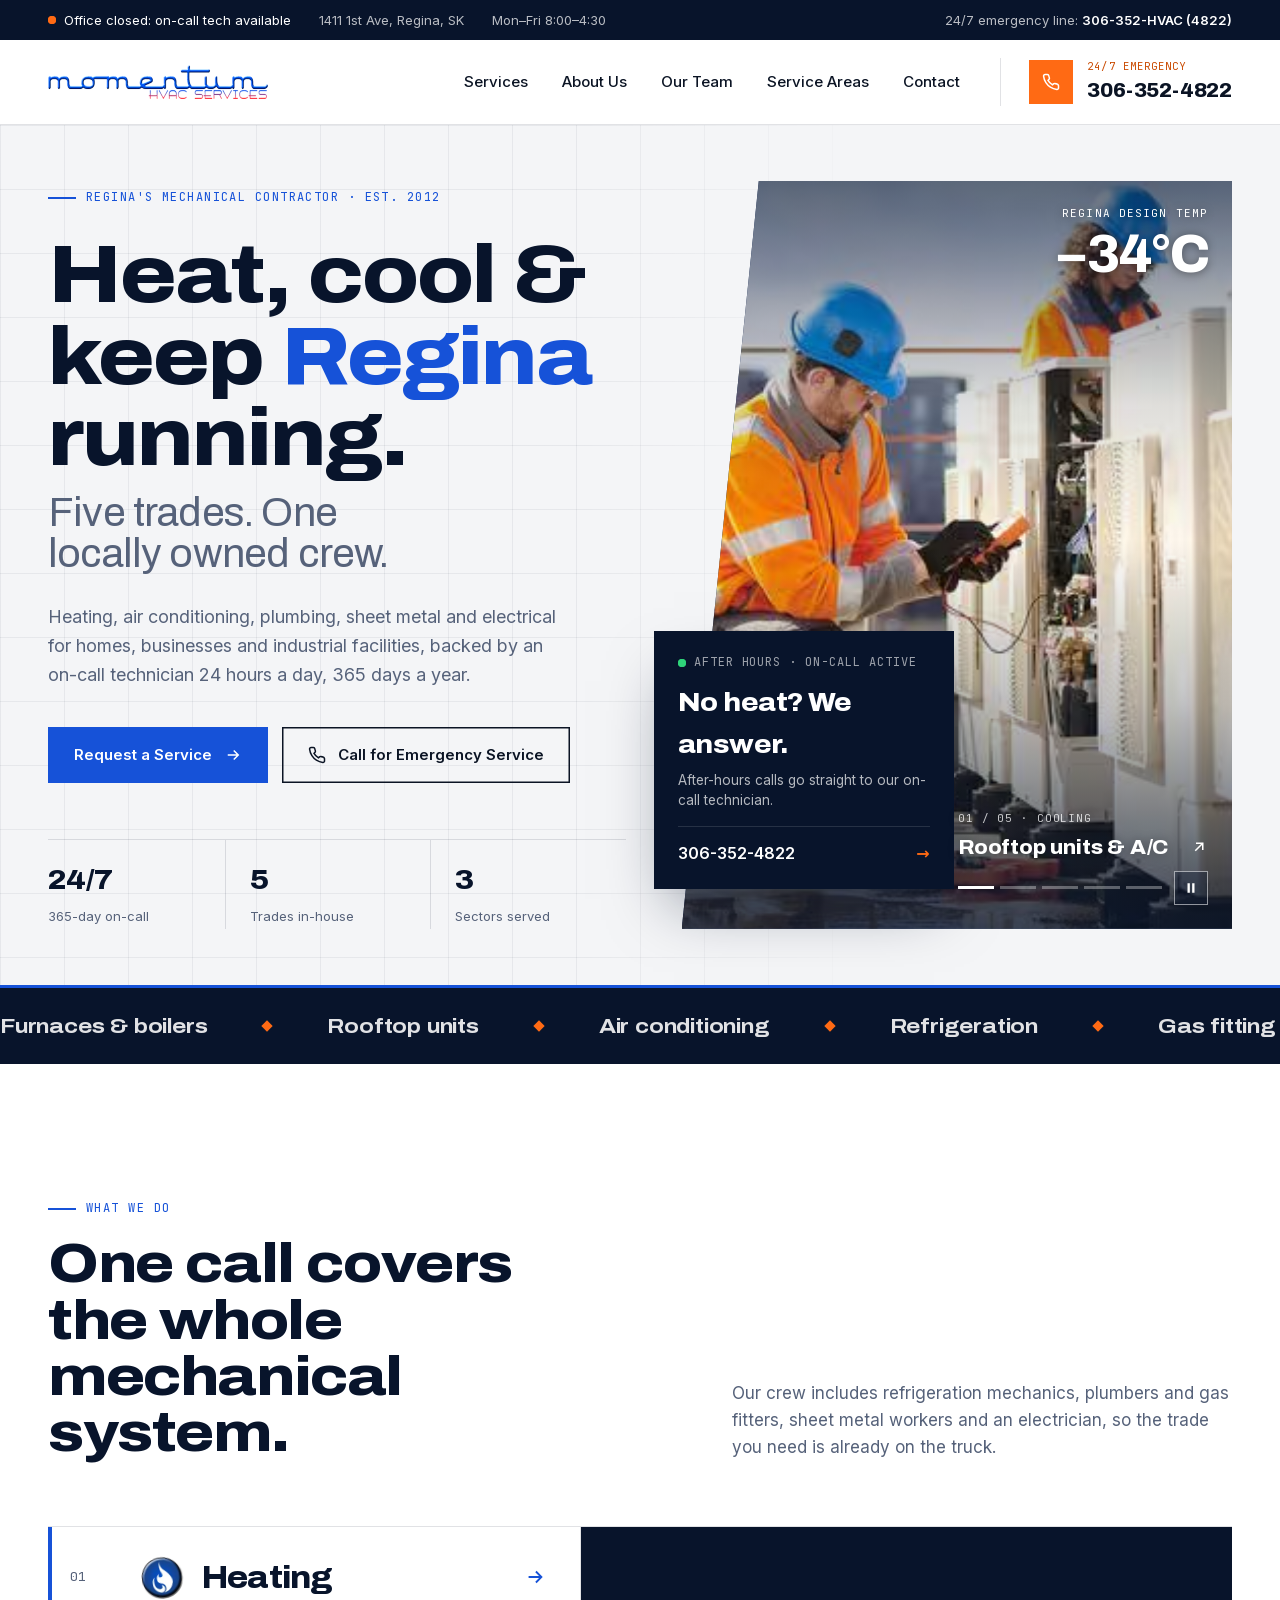
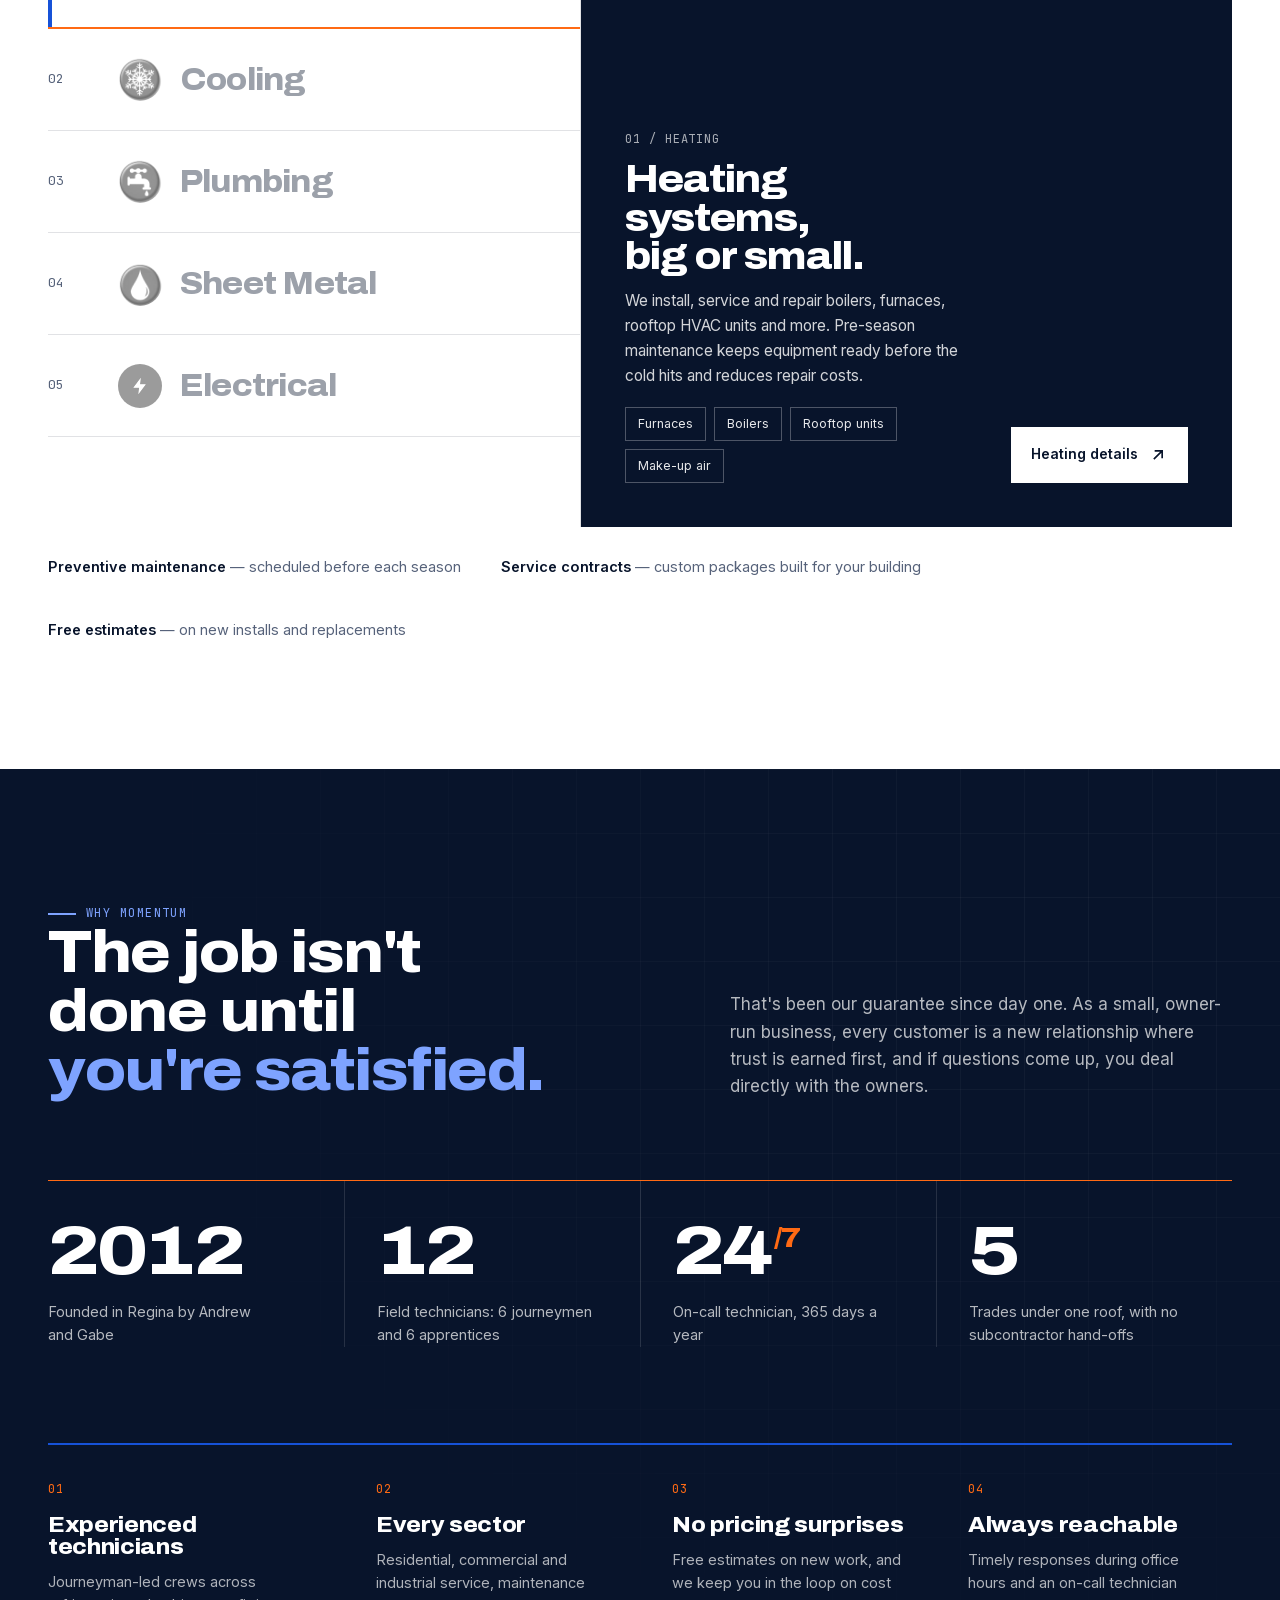
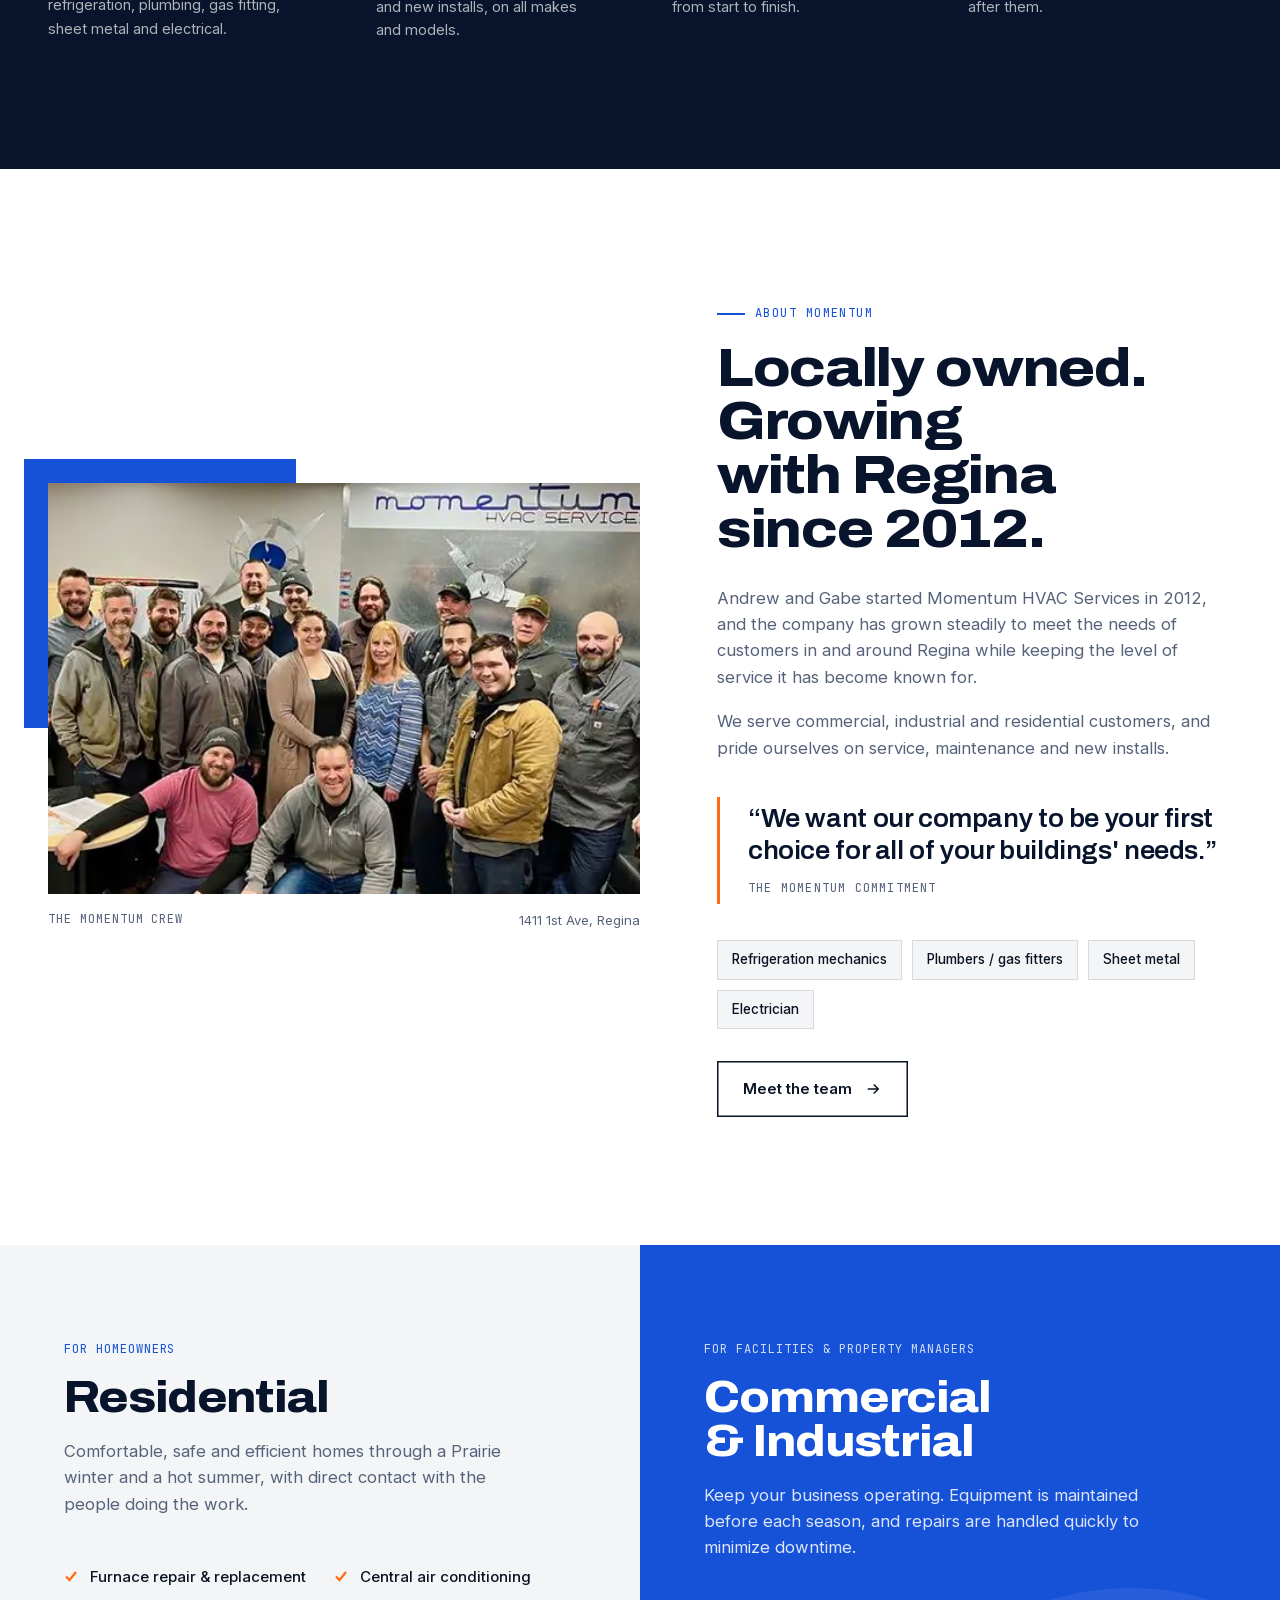
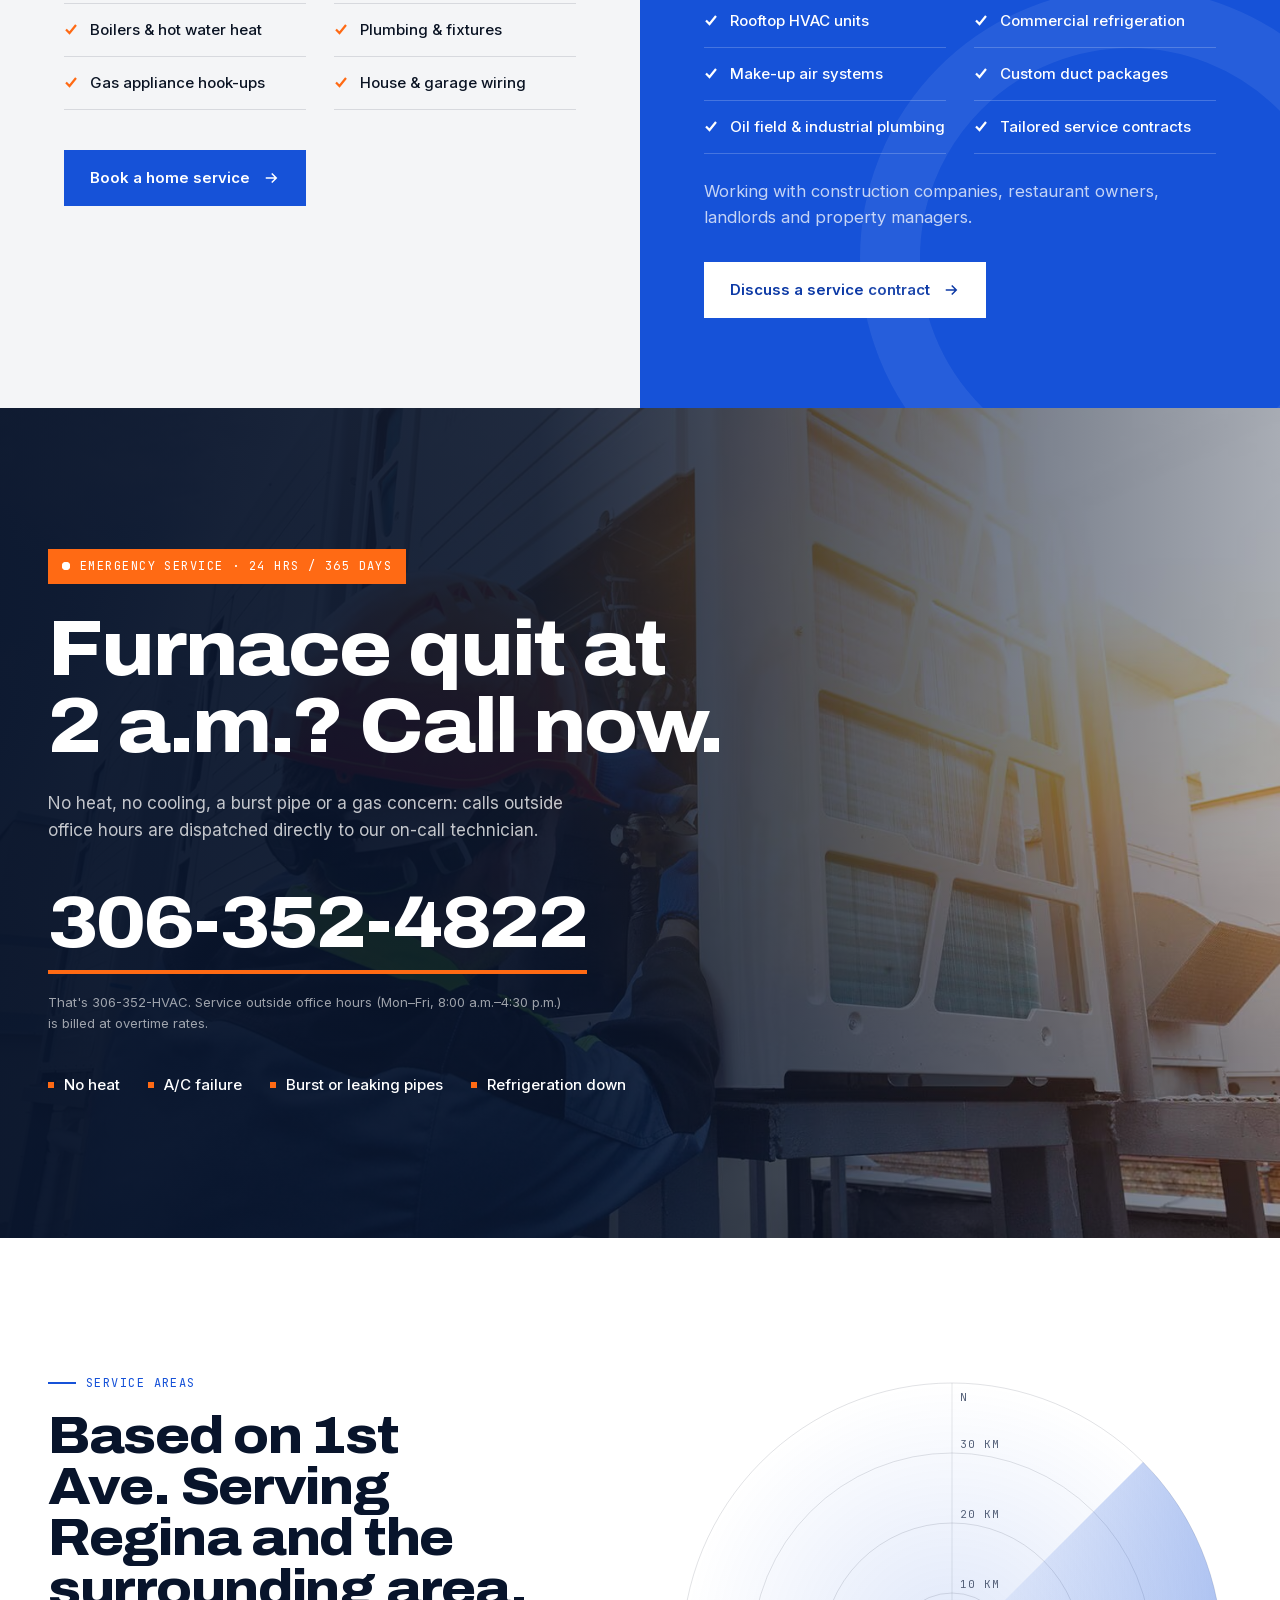
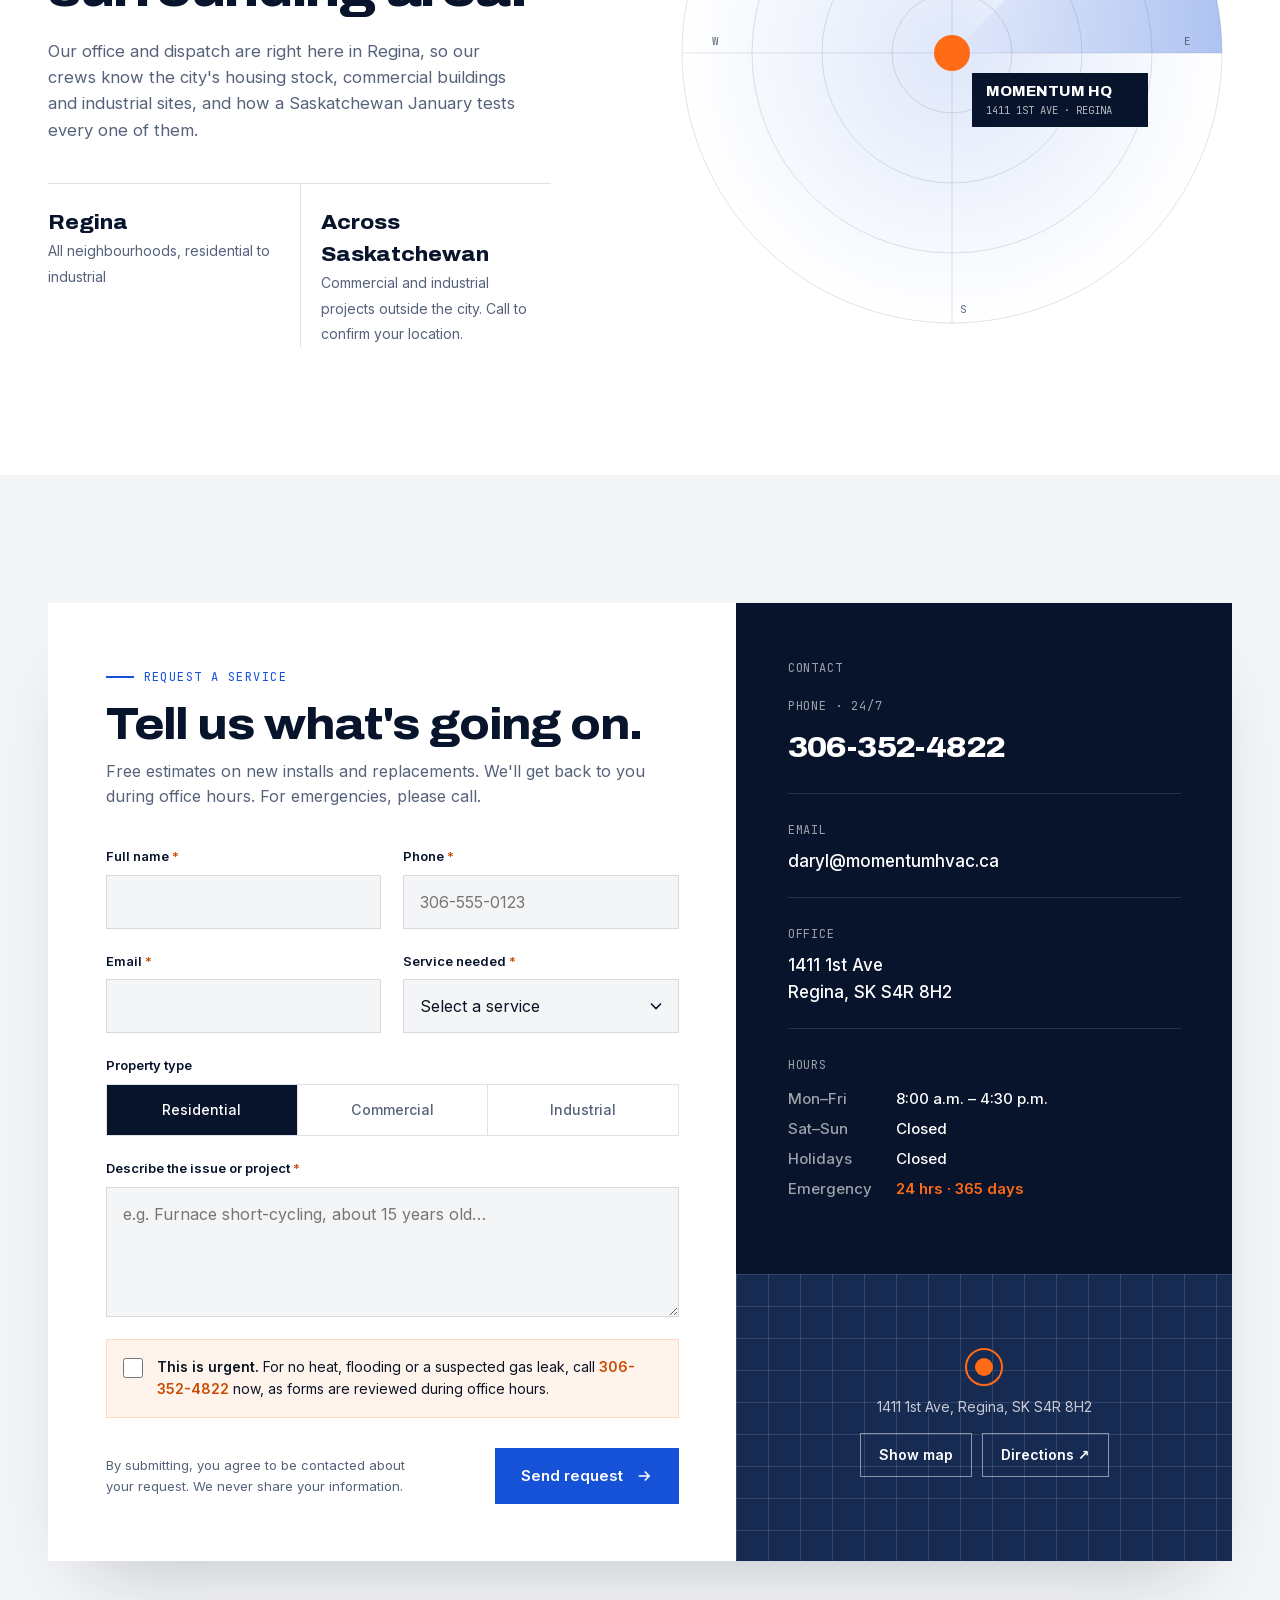
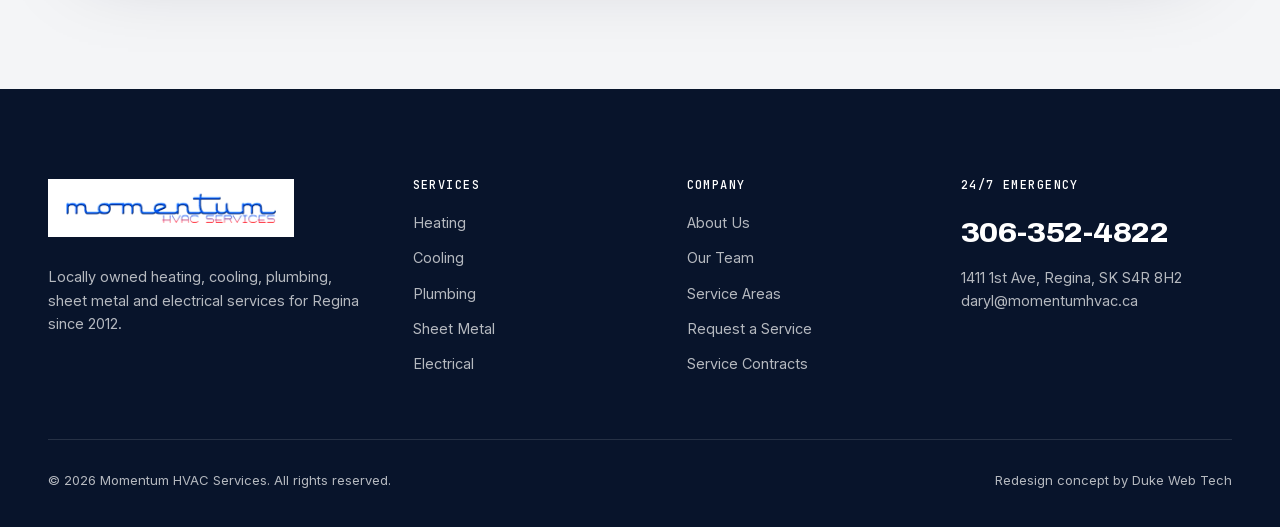
==== commit bc3649c2: "Hero: service slideshow with slow zoom, live Regina temperature, better contrast Co-Authored-By: Cla" ====
--- a/index.html
+++ b/index.html
@@ -86,11 +86,32 @@
         <div><b>3</b><span>Sectors served</span></div>
       </div>
     </div>
-    <div class="hero-media">
+    <div class="hero-media" data-hs role="region" aria-roledescription="carousel" aria-label="Our services in photos">
       <div class="hero-img">
-        <picture><source type="image/avif" srcset="assets/img/hero-640.avif 640w, assets/img/hero-1024.avif 1024w, assets/img/hero-1500.avif 1500w" sizes="(max-width:1024px) 100vw, 50vw"><source type="image/webp" srcset="assets/img/hero-640.webp 640w, assets/img/hero-1024.webp 1024w, assets/img/hero-1500.webp 1500w" sizes="(max-width:1024px) 100vw, 50vw"><img src="assets/img/hero-1500.jpg" alt="Two technicians servicing rooftop condensing units on a commercial building" width="1500" height="1000" fetchpriority="high" decoding="async"></picture>
-      </div>
-      <div class="temp ld">Regina design temp<b>−34°C</b></div>
+        <div class="hs-slide active" role="group" aria-roledescription="slide" aria-label="1 of 5: Cooling" data-name="Cooling" data-cap="Rooftop units &amp; A/C" data-href="services/cooling.html" style="--o:30% 40%">
+          <picture><source type="image/avif" srcset="assets/img/hero-640.avif 640w, assets/img/hero-1024.avif 1024w, assets/img/hero-1500.avif 1500w" sizes="(max-width:1024px) 100vw, 50vw"><source type="image/webp" srcset="assets/img/hero-640.webp 640w, assets/img/hero-1024.webp 1024w, assets/img/hero-1500.webp 1500w" sizes="(max-width:1024px) 100vw, 50vw"><img src="assets/img/hero-1500.jpg" alt="Two technicians servicing rooftop condensing units on a commercial building" width="1500" height="1000" decoding="async" fetchpriority="high"></picture>
+        </div>
+        <div class="hs-slide" role="group" aria-roledescription="slide" aria-label="2 of 5: Heating" aria-hidden="true" data-name="Heating" data-cap="Furnaces, boilers &amp; heat" data-href="services/heating.html" style="--o:70% 30%">
+          <picture><source type="image/avif" data-srcset="assets/img/heating-640.avif 640w, assets/img/heating-1100.avif 1100w" sizes="(max-width:1024px) 100vw, 50vw"><source type="image/webp" data-srcset="assets/img/heating-640.webp 640w, assets/img/heating-1100.webp 1100w" sizes="(max-width:1024px) 100vw, 50vw"><img data-src="assets/img/heating-1100.jpg" alt="Hydronic heating manifold with circulator pump and temperature gauge" width="1100" height="733" decoding="async"></picture>
+        </div>
+        <div class="hs-slide" role="group" aria-roledescription="slide" aria-label="3 of 5: Plumbing" aria-hidden="true" data-name="Plumbing" data-cap="Plumbing &amp; gas fitting" data-href="services/plumbing.html" style="--o:40% 70%">
+          <picture><source type="image/avif" data-srcset="assets/img/plumbing-640.avif 640w, assets/img/plumbing-1100.avif 1100w" sizes="(max-width:1024px) 100vw, 50vw"><source type="image/webp" data-srcset="assets/img/plumbing-640.webp 640w, assets/img/plumbing-1100.webp 1100w" sizes="(max-width:1024px) 100vw, 50vw"><img data-src="assets/img/plumbing-1100.jpg" alt="Plumber tightening a brass fitting on steel supply lines" width="1100" height="733" decoding="async"></picture>
+        </div>
+        <div class="hs-slide" role="group" aria-roledescription="slide" aria-label="4 of 5: Sheet Metal" aria-hidden="true" data-name="Sheet Metal" data-cap="Custom ductwork" data-href="services/sheet-metal.html" style="--o:60% 20%">
+          <picture><source type="image/avif" data-srcset="assets/img/sheet-metal-640.avif 640w, assets/img/sheet-metal-1100.avif 1100w" sizes="(max-width:1024px) 100vw, 50vw"><source type="image/webp" data-srcset="assets/img/sheet-metal-640.webp 640w, assets/img/sheet-metal-1100.webp 1100w" sizes="(max-width:1024px) 100vw, 50vw"><img data-src="assets/img/sheet-metal-1100.jpg" alt="Sheet metal worker installing galvanized ductwork overhead" width="1100" height="733" decoding="async"></picture>
+        </div>
+        <div class="hs-slide" role="group" aria-roledescription="slide" aria-label="5 of 5: Electrical" aria-hidden="true" data-name="Electrical" data-cap="Wiring, lighting &amp; repairs" data-href="services/electrical.html" style="--o:50% 60%">
+          <picture><source type="image/avif" data-srcset="assets/img/electrical-640.avif 640w, assets/img/electrical-1100.avif 1100w" sizes="(max-width:1024px) 100vw, 50vw"><source type="image/webp" data-srcset="assets/img/electrical-640.webp 640w, assets/img/electrical-1100.webp 1100w" sizes="(max-width:1024px) 100vw, 50vw"><img data-src="assets/img/electrical-1100.jpg" alt="Electrician working inside a circuit breaker panel" width="1100" height="733" decoding="async"></picture>
+        </div>
+      </div>
+      <div class="hs-ui ld">
+        <a class="hs-cap" id="hsCap" href="services/cooling.html"><span class="mono"><span id="hsNum">01</span> / 05 · <span id="hsName">Cooling</span></span><b><span id="hsText">Rooftop units &amp; A/C</span> <svg width="18" height="18" viewBox="0 0 24 24" fill="none" stroke="currentColor" stroke-width="2" aria-hidden="true"><path d="M7 17 17 7M8 7h9v9"/></svg></b></a>
+        <div class="hs-bar">
+          <div class="hs-segs" role="group" aria-label="Choose a service photo"><button class="hs-seg on" type="button" aria-label="Show Cooling" aria-current="true"><i></i></button><button class="hs-seg" type="button" aria-label="Show Heating"><i></i></button><button class="hs-seg" type="button" aria-label="Show Plumbing"><i></i></button><button class="hs-seg" type="button" aria-label="Show Sheet Metal"><i></i></button><button class="hs-seg" type="button" aria-label="Show Electrical"><i></i></button></div>
+          <button class="hs-pause" id="hsPause" type="button" aria-label="Pause slideshow"><svg class="i-pause" width="14" height="14" viewBox="0 0 24 24" fill="currentColor" aria-hidden="true"><path d="M6 4h4v16H6zM14 4h4v16h-4z"/></svg><svg class="i-play" width="14" height="14" viewBox="0 0 24 24" fill="currentColor" aria-hidden="true"><path d="M7 4v16l13-8z"/></svg></button>
+        </div>
+      </div>
+      <div class="temp ld" id="wx" aria-live="polite"><span id="wxLabel">Regina design temp</span><b id="wxTemp">−34°C</b><small id="wxFeels"></small></div>
       <div class="dispatch ld">
         <span class="mono"><span class="dot" data-loop></span><span id="statusText2">Dispatch active</span></span>
         <strong>No heat? We answer.</strong>
--- a/assets/css/main.css
+++ b/assets/css/main.css
@@ -101,8 +101,37 @@
 .hero-specs span{font-size:13px;color:var(--muted)}
 .hero-media{position:relative;height:100%;min-height:560px}
 .hero-img{position:absolute;inset:0;overflow:hidden;clip-path:polygon(14% 0,100% 0,100% 100%,0 100%);background:var(--navy-3)}
-.hero-img img{width:100%;height:100%;object-fit:cover;object-position:38% center}
-.hero-img::after{content:"";position:absolute;inset:0;background:linear-gradient(180deg,transparent 55%,rgba(8,20,43,.55))}
+.hero-img::after{content:"";position:absolute;inset:0;z-index:3;pointer-events:none;background:linear-gradient(180deg,rgba(8,20,43,.62) 0%,rgba(8,20,43,.12) 30%,rgba(8,20,43,0) 48%,rgba(8,20,43,.25) 70%,rgba(8,20,43,.8) 100%)}
+/* Hero slideshow: slow zoom/pan + crossfade */
+.hs-slide{position:absolute;inset:0;opacity:0;transition:opacity 1.4s var(--ease)}
+.hs-slide.active{opacity:1;z-index:2}
+.hs-slide.prev{opacity:1;z-index:1;transition:none}
+.hs-slide img{width:100%;height:100%;object-fit:cover;transform-origin:var(--o,50% 50%);transform:scale(1.04)}
+.hs-slide.active img,.hs-slide.prev img{animation:kenburns 9s linear both}
+@keyframes kenburns{from{transform:scale(1.02)}to{transform:scale(1.16)}}
+.hero-media.paused .hs-slide img{animation-play-state:paused}
+.hs-ui{position:absolute;right:24px;bottom:24px;z-index:3;width:250px;color:#fff}
+.hs-cap{display:block;margin-bottom:12px;text-shadow:0 1px 12px rgba(0,0,0,.35)}
+.hs-cap .mono{color:rgba(255,255,255,.75);font-size:11px}
+.hs-cap b{display:flex;align-items:center;justify-content:space-between;gap:10px;margin-top:6px;font-family:var(--display);font-stretch:108%;font-weight:800;font-size:20px;letter-spacing:-.01em;line-height:1.15}
+.hs-cap svg{flex:none;transition:transform .35s var(--ease-out)}
+.hs-cap:hover svg{transform:translate(3px,-3px)}
+.hs-cap.swap .mono,.hs-cap.swap b{animation:rise .6s var(--ease-out) both}
+.hs-cap.swap b{animation-delay:.06s}
+.hs-bar{display:flex;align-items:center;gap:12px}
+.hs-segs{display:flex;gap:6px;flex:1}
+.hs-seg{flex:1;height:28px;padding:0;border:0;background:none;cursor:pointer;position:relative}
+.hs-seg::before,.hs-seg i{content:"";position:absolute;left:0;right:0;top:50%;height:3px;margin-top:-1.5px}
+.hs-seg::before{background:rgba(255,255,255,.32)}
+.hs-seg i{background:#fff;transform:scaleX(0);transform-origin:left}
+.hs-seg.done i{transform:scaleX(1)}
+.hero-media.playing .hs-seg.on i{animation:progress var(--hs-ms,7000ms) linear forwards}
+.hero-media:not(.playing) .hs-seg.on i{transform:scaleX(1)}
+.hero-media.paused .hs-seg.on i{animation-play-state:paused}
+.hs-pause{width:34px;height:34px;flex:none;display:grid;place-items:center;border:1.5px solid rgba(255,255,255,.55);background:rgba(8,20,43,.35);color:#fff;cursor:pointer;transition:background .2s,color .2s}
+.hs-pause:hover{background:#fff;color:var(--navy)}
+.hs-pause .i-play,.hs-pause[aria-pressed="true"] .i-pause{display:none}
+.hs-pause[aria-pressed="true"] .i-play{display:block}
 .dispatch{position:absolute;left:-28px;bottom:40px;background:var(--navy);color:#fff;padding:22px 24px;width:300px;z-index:2;box-shadow:0 30px 60px -20px rgba(8,20,43,.5)}
 .dispatch .mono{color:rgba(255,255,255,.6);display:flex;align-items:center;gap:8px}
 .dispatch strong{display:block;font-family:var(--display);font-stretch:110%;font-size:26px;font-weight:800;margin:10px 0 4px;letter-spacing:-.02em}
@@ -112,6 +141,9 @@
 .dispatch a:hover span{transform:translateX(4px)}
 .temp{position:absolute;right:24px;top:24px;z-index:2;color:#fff;text-align:right;font-family:var(--mono);font-size:11px;letter-spacing:.1em;text-transform:uppercase;text-shadow:0 1px 10px rgba(0,0,0,.4)}
 .temp b{display:block;font-family:var(--display);font-stretch:100%;font-size:54px;letter-spacing:-.04em;font-weight:800;line-height:1;margin-top:4px;font-variant-numeric:tabular-nums}
+.temp small{display:block;margin-top:6px;font-size:11px;letter-spacing:.1em}
+.temp small:empty{display:none}
+.temp .live{display:inline-block;width:6px;height:6px;border-radius:50%;background:#2fd47a;margin-right:6px;vertical-align:middle;position:relative;top:-1px}
 
 /* ---------- Trade ribbon ---------- */
 .ribbon{background:var(--navy);color:#fff;overflow:hidden;border-top:3px solid var(--blue)}
@@ -475,7 +507,7 @@
 /* Hero entrance (runs immediately, CSS only) */
 .ld{animation:rise .9s var(--ease-out) both;animation-delay:calc(var(--i,0) * 90ms + 60ms)}
 .hero-img{animation:wipe 1.1s var(--ease-out) .1s both}
-.hero-img img{animation:settle 1.8s var(--ease-out) .1s both}
+.hs-ui.ld{animation-delay:1s}
 .dispatch.ld{animation-name:slideIn;animation-delay:.75s}
 .temp.ld{animation-delay:.9s}
 
@@ -562,8 +594,14 @@
   .hero-specs span{font-size:12px}
   .hero-ctas .btn{width:100%;justify-content:center}
   .hero-media{min-height:380px;margin:0 calc(var(--gut) * -1)}
-  .dispatch{width:auto;right:16px}
+  .dispatch{width:auto;right:16px;padding:16px 18px}
+  .dispatch p{display:none}
+  .dispatch strong{font-size:21px;margin:6px 0 0}
+  .dispatch a{margin-top:12px;padding-top:10px}
   .temp b{font-size:40px}
+  .hs-ui{left:16px;right:auto;top:16px;bottom:auto;width:150px}
+  .hs-cap{display:none}
+  .hs-pause{width:30px;height:30px}
   .svc-btn{grid-template-columns:36px 36px 1fr 20px;gap:12px}
   .svc-ico{width:36px;height:36px}
   .svc-copy{padding:26px;grid-template-columns:1fr;gap:20px}
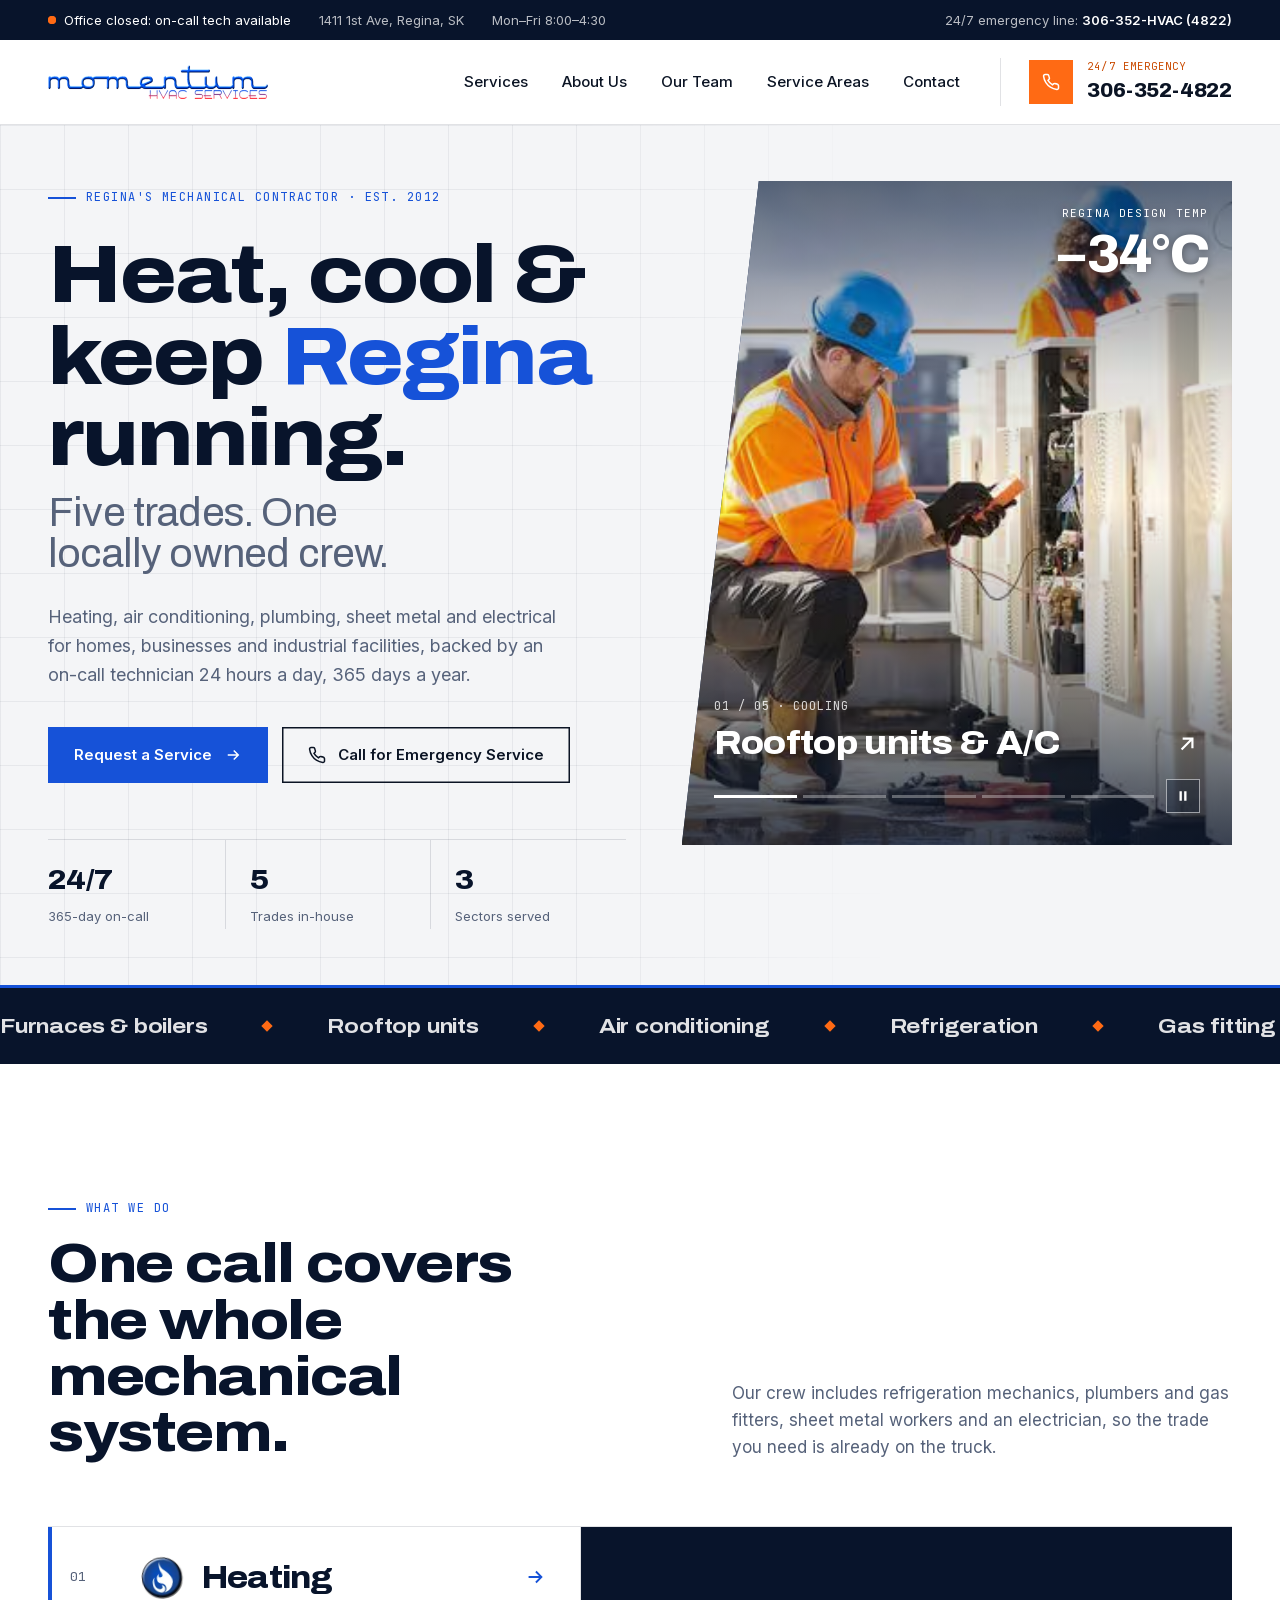
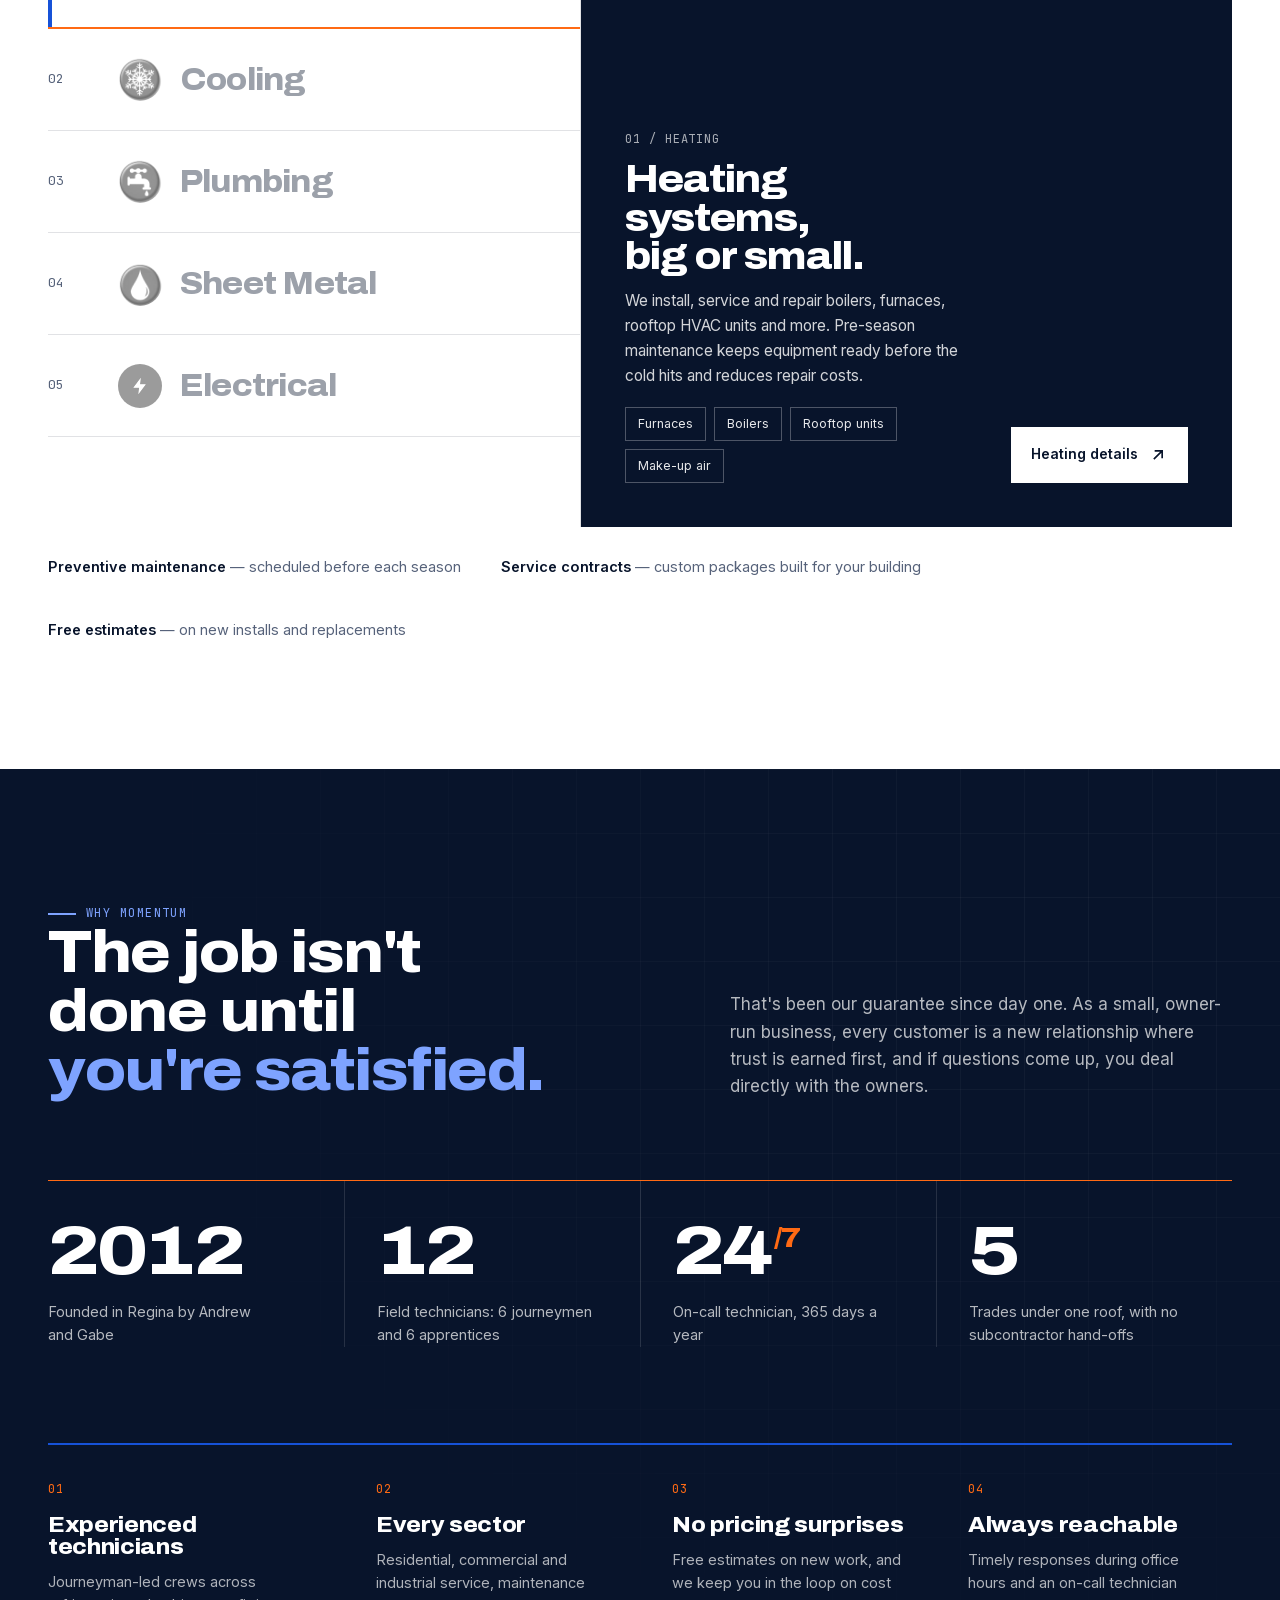
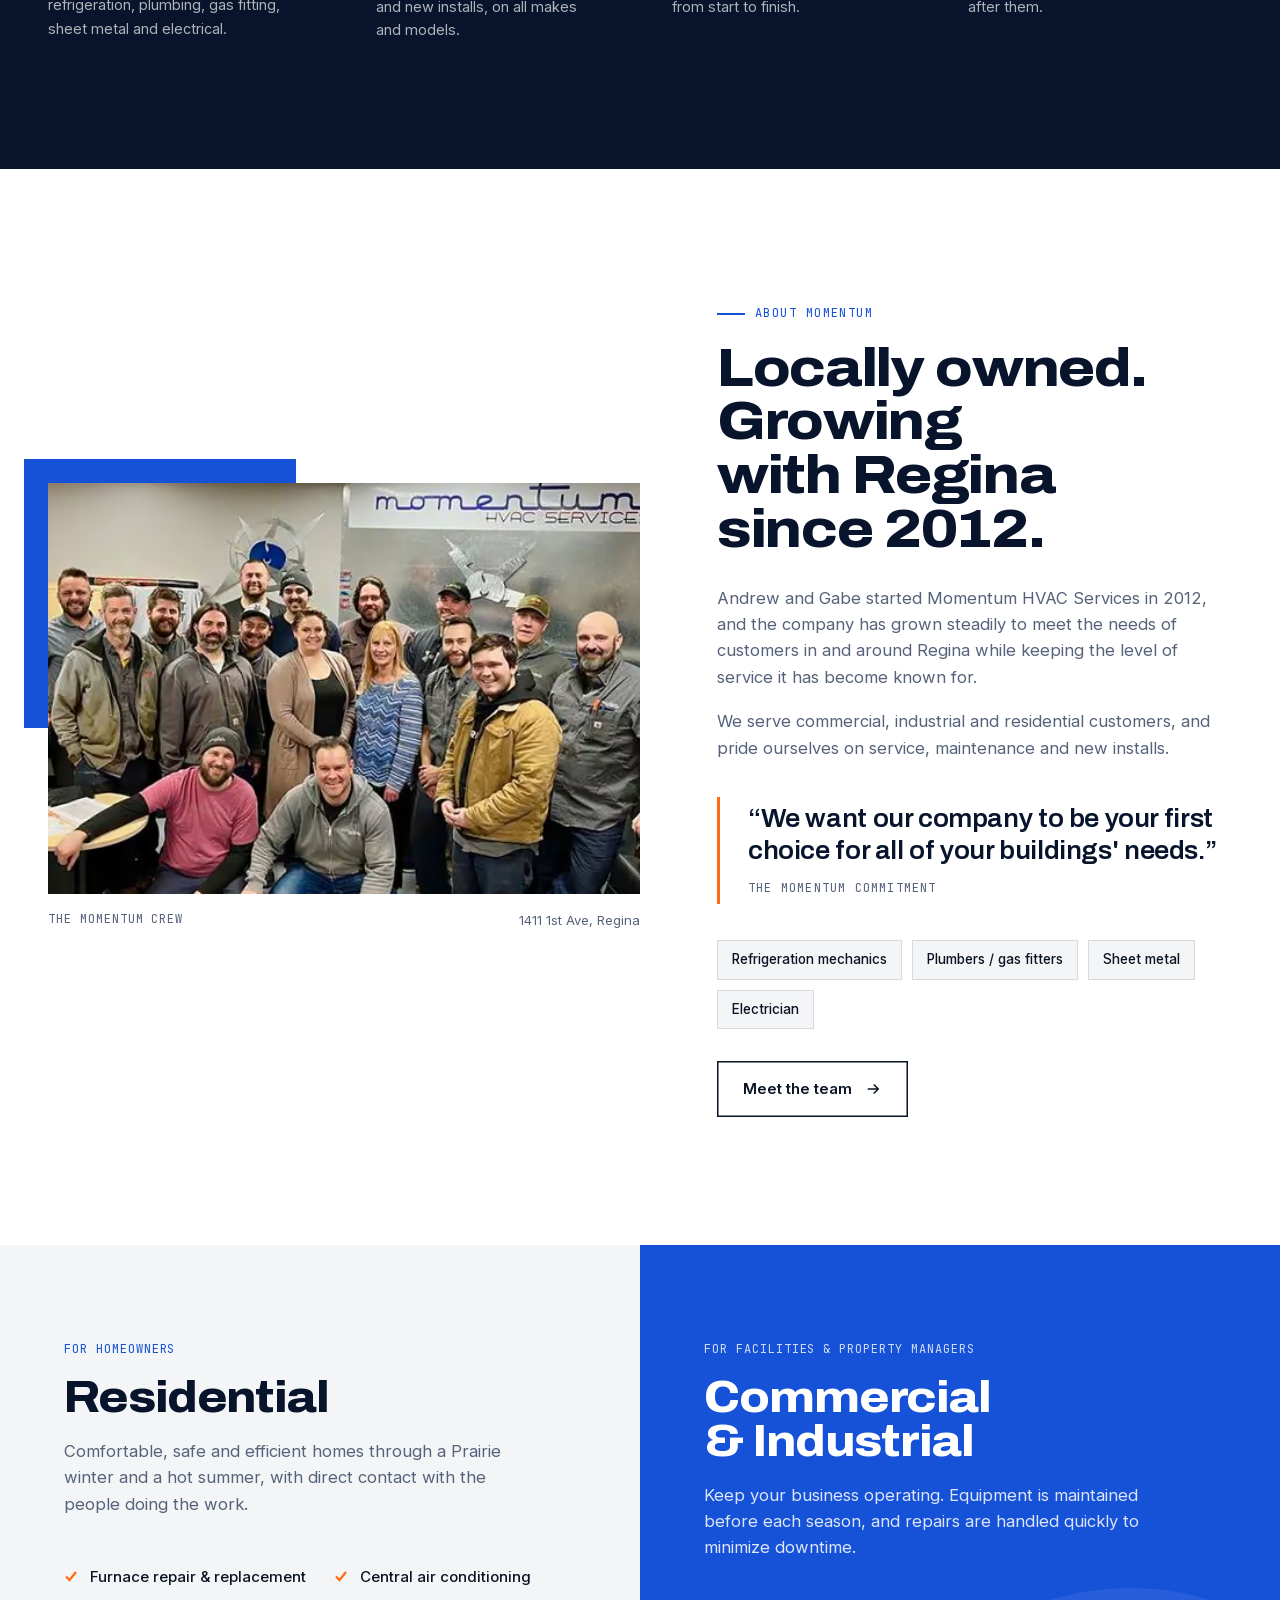
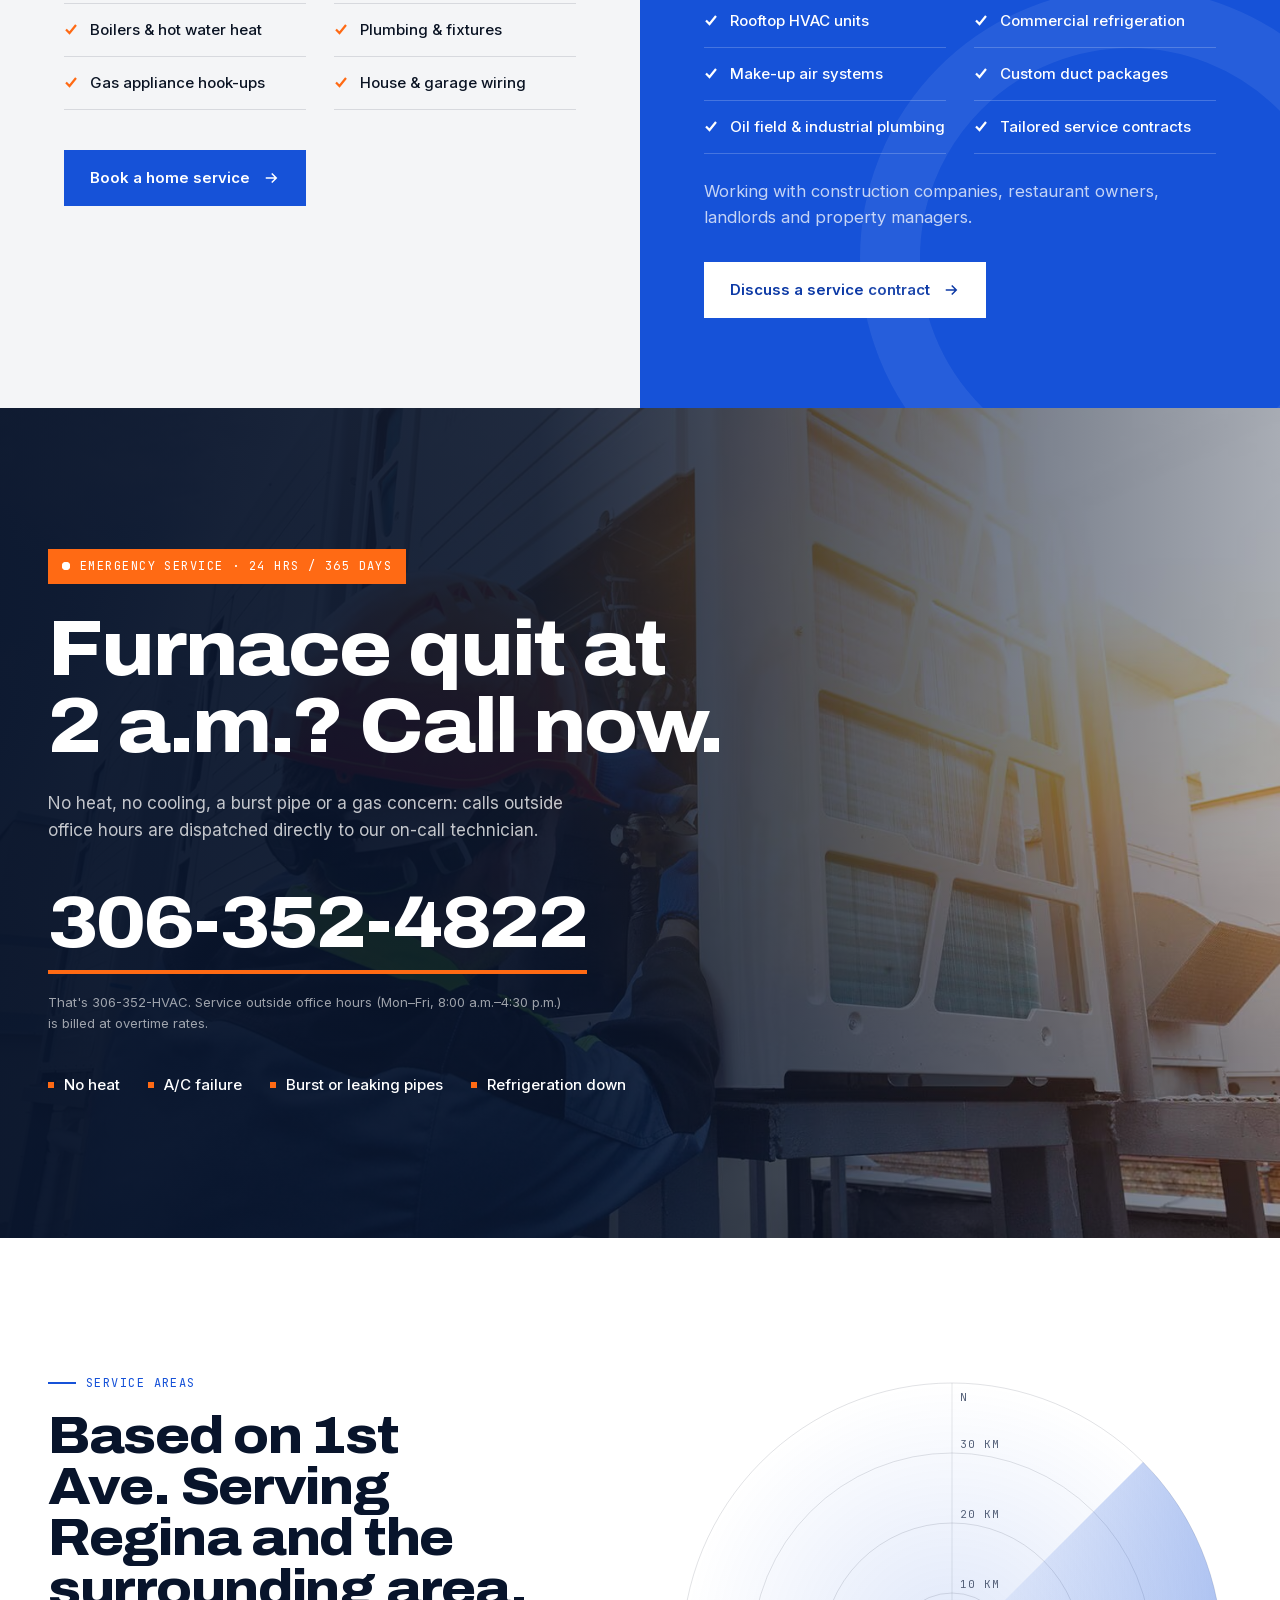
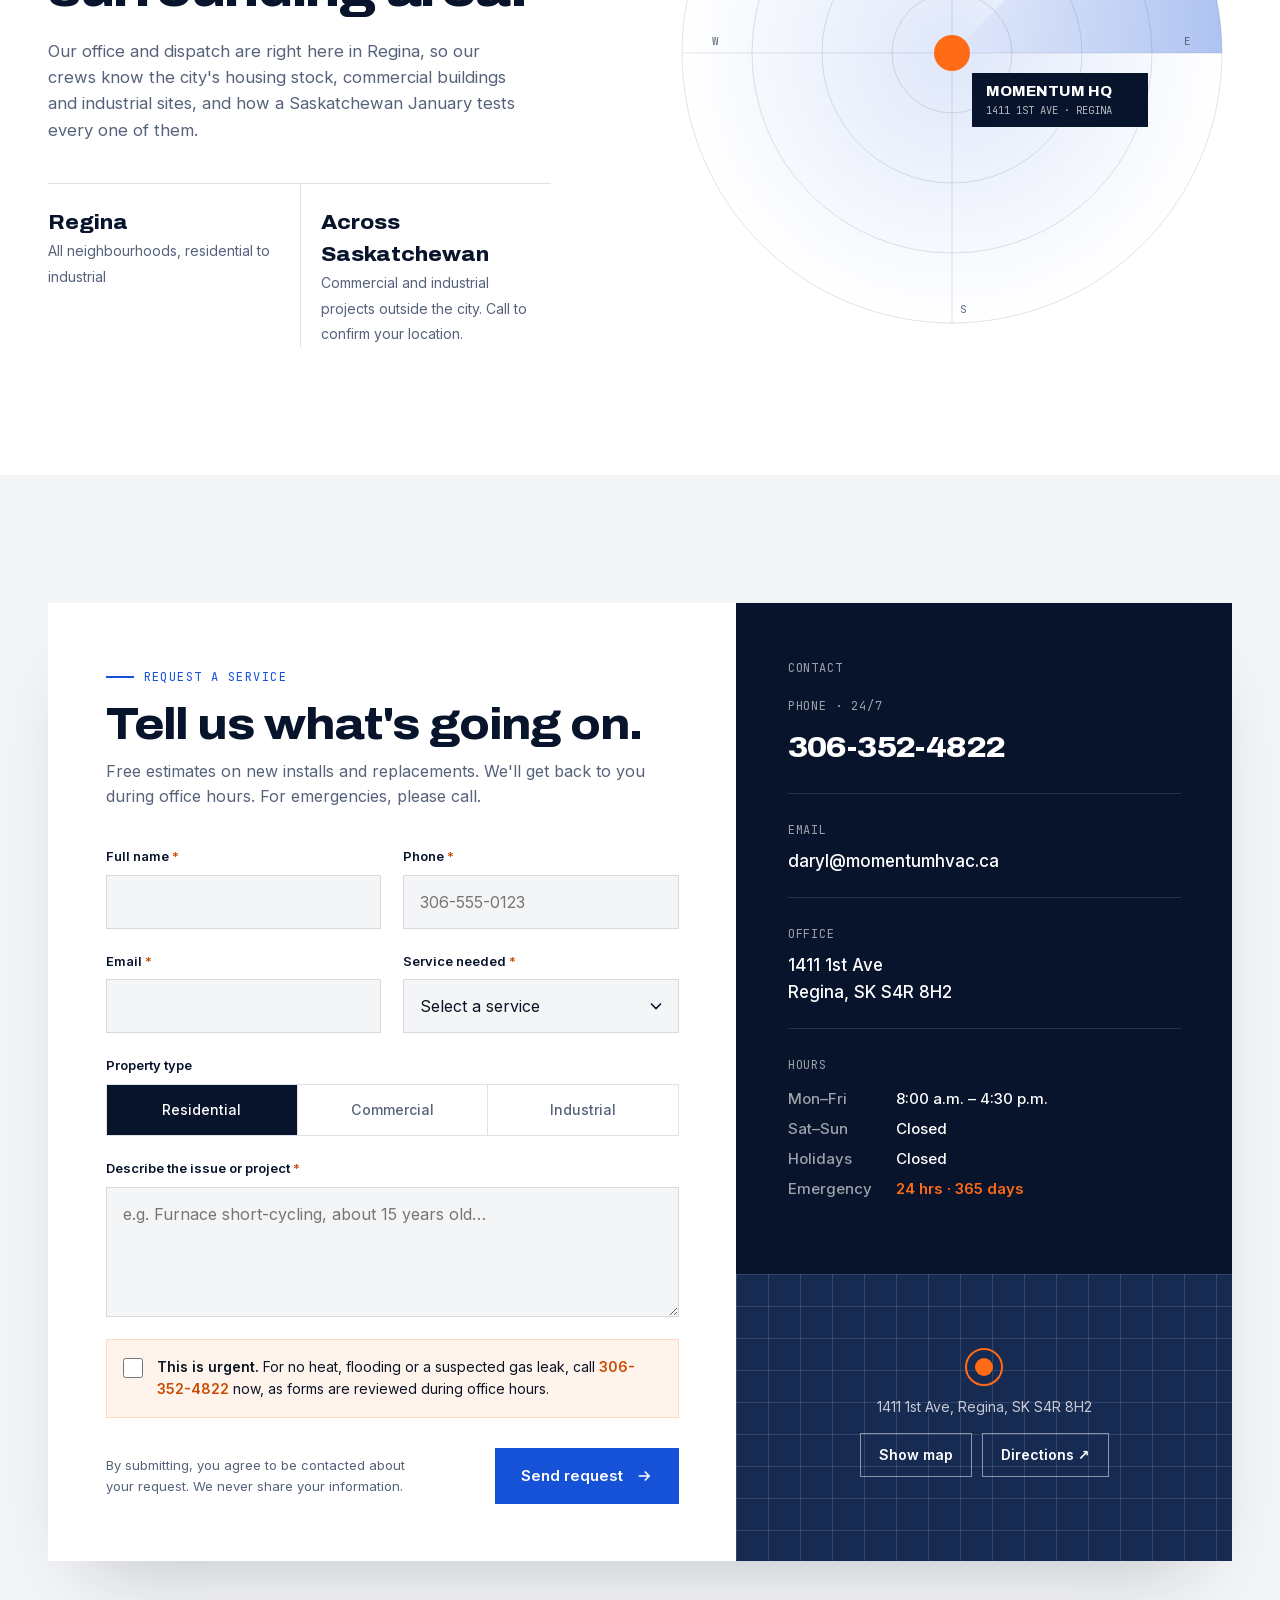
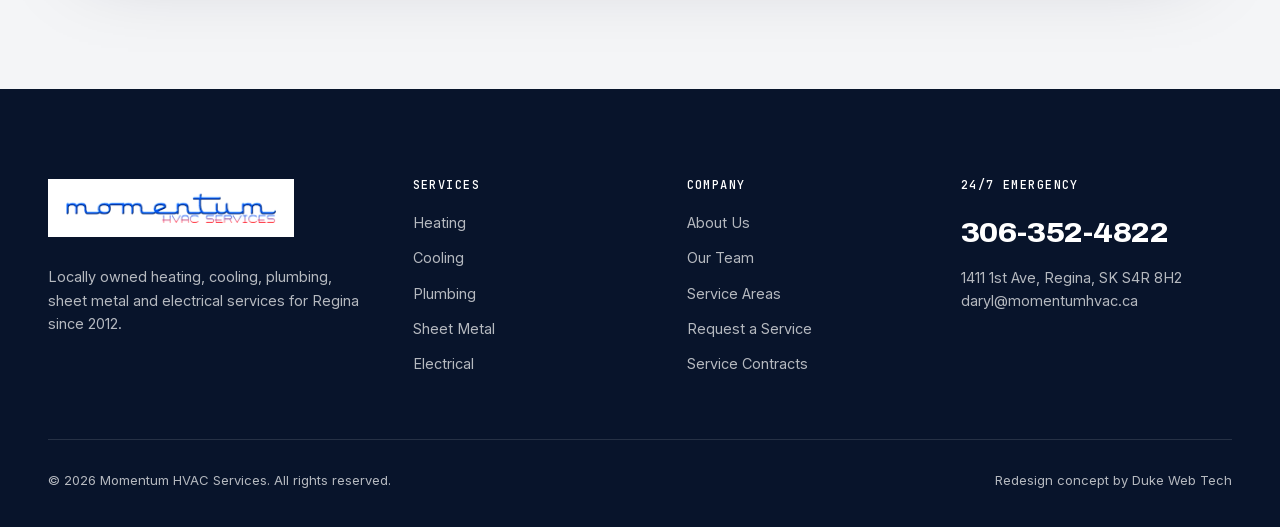
==== commit 105ecc12: "Hero: remove dispatch card, larger service titles, keep caption above the fold Co-Authored-By: Claud" ====
--- a/index.html
+++ b/index.html
@@ -112,12 +112,6 @@
         </div>
       </div>
       <div class="temp ld" id="wx" aria-live="polite"><span id="wxLabel">Regina design temp</span><b id="wxTemp">−34°C</b><small id="wxFeels"></small></div>
-      <div class="dispatch ld">
-        <span class="mono"><span class="dot" data-loop></span><span id="statusText2">Dispatch active</span></span>
-        <strong>No heat? We answer.</strong>
-        <p>After-hours calls go straight to our on-call technician.</p>
-        <a href="tel:+13063524822">306-352-4822 <span aria-hidden="true">→</span></a>
-      </div>
     </div>
   </div>
 </section>
--- a/assets/css/main.css
+++ b/assets/css/main.css
@@ -100,6 +100,7 @@
 .hero-specs b{display:block;font-family:var(--display);font-stretch:110%;font-size:28px;font-weight:800;letter-spacing:-.02em;color:var(--navy)}
 .hero-specs span{font-size:13px;color:var(--muted)}
 .hero-media{position:relative;height:100%;min-height:560px}
+@media (min-width:1025px){.hero-media{align-self:start;height:clamp(520px,calc(100svh - 124px - 112px),760px);min-height:0}}
 .hero-img{position:absolute;inset:0;overflow:hidden;clip-path:polygon(14% 0,100% 0,100% 100%,0 100%);background:var(--navy-3)}
 .hero-img::after{content:"";position:absolute;inset:0;z-index:3;pointer-events:none;background:linear-gradient(180deg,rgba(8,20,43,.62) 0%,rgba(8,20,43,.12) 30%,rgba(8,20,43,0) 48%,rgba(8,20,43,.25) 70%,rgba(8,20,43,.8) 100%)}
 /* Hero slideshow: slow zoom/pan + crossfade */
@@ -110,10 +111,11 @@
 .hs-slide.active img,.hs-slide.prev img{animation:kenburns 9s linear both}
 @keyframes kenburns{from{transform:scale(1.02)}to{transform:scale(1.16)}}
 .hero-media.paused .hs-slide img{animation-play-state:paused}
-.hs-ui{position:absolute;right:24px;bottom:24px;z-index:3;width:250px;color:#fff}
-.hs-cap{display:block;margin-bottom:12px;text-shadow:0 1px 12px rgba(0,0,0,.35)}
-.hs-cap .mono{color:rgba(255,255,255,.75);font-size:11px}
-.hs-cap b{display:flex;align-items:center;justify-content:space-between;gap:10px;margin-top:6px;font-family:var(--display);font-stretch:108%;font-weight:800;font-size:20px;letter-spacing:-.01em;line-height:1.15}
+.hs-ui{position:absolute;left:32px;right:32px;bottom:32px;z-index:3;color:#fff}
+.hs-cap{display:block;margin-bottom:18px;text-shadow:0 2px 16px rgba(0,0,0,.35)}
+.hs-cap .mono{color:rgba(255,255,255,.8);font-size:12px}
+.hs-cap b{display:flex;align-items:flex-end;justify-content:space-between;gap:16px;margin-top:8px;font-family:var(--display);font-stretch:110%;font-weight:800;font-size:clamp(26px,2.6vw,38px);letter-spacing:-.02em;line-height:1.05;max-width:520px}
+.hs-cap b svg{width:26px;height:26px;margin-bottom:4px}
 .hs-cap svg{flex:none;transition:transform .35s var(--ease-out)}
 .hs-cap:hover svg{transform:translate(3px,-3px)}
 .hs-cap.swap .mono,.hs-cap.swap b{animation:rise .6s var(--ease-out) both}
@@ -599,8 +601,9 @@
   .dispatch strong{font-size:21px;margin:6px 0 0}
   .dispatch a{margin-top:12px;padding-top:10px}
   .temp b{font-size:40px}
-  .hs-ui{left:16px;right:auto;top:16px;bottom:auto;width:150px}
-  .hs-cap{display:none}
+  .hs-ui{left:20px;right:20px;bottom:20px}
+  .hs-cap{margin-bottom:12px}
+  .hs-cap b{font-size:26px}
   .hs-pause{width:30px;height:30px}
   .svc-btn{grid-template-columns:36px 36px 1fr 20px;gap:12px}
   .svc-ico{width:36px;height:36px}
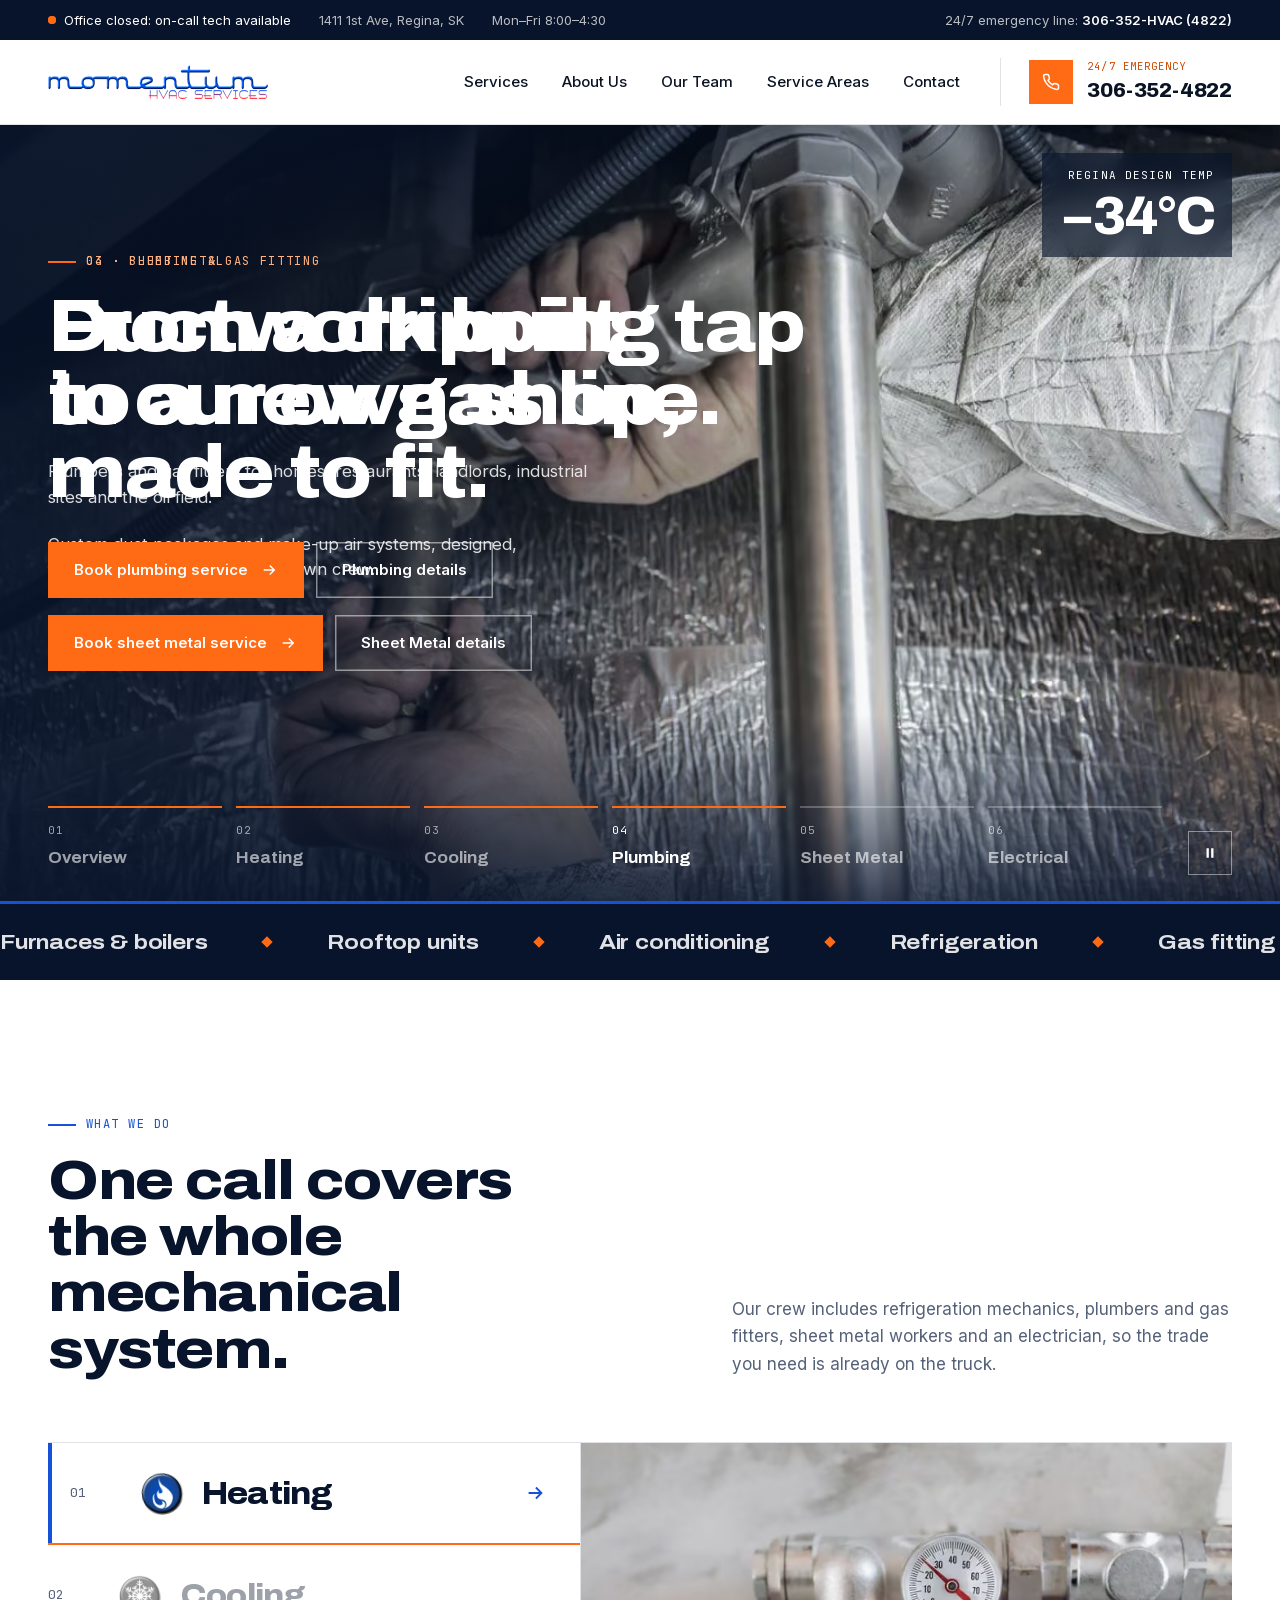
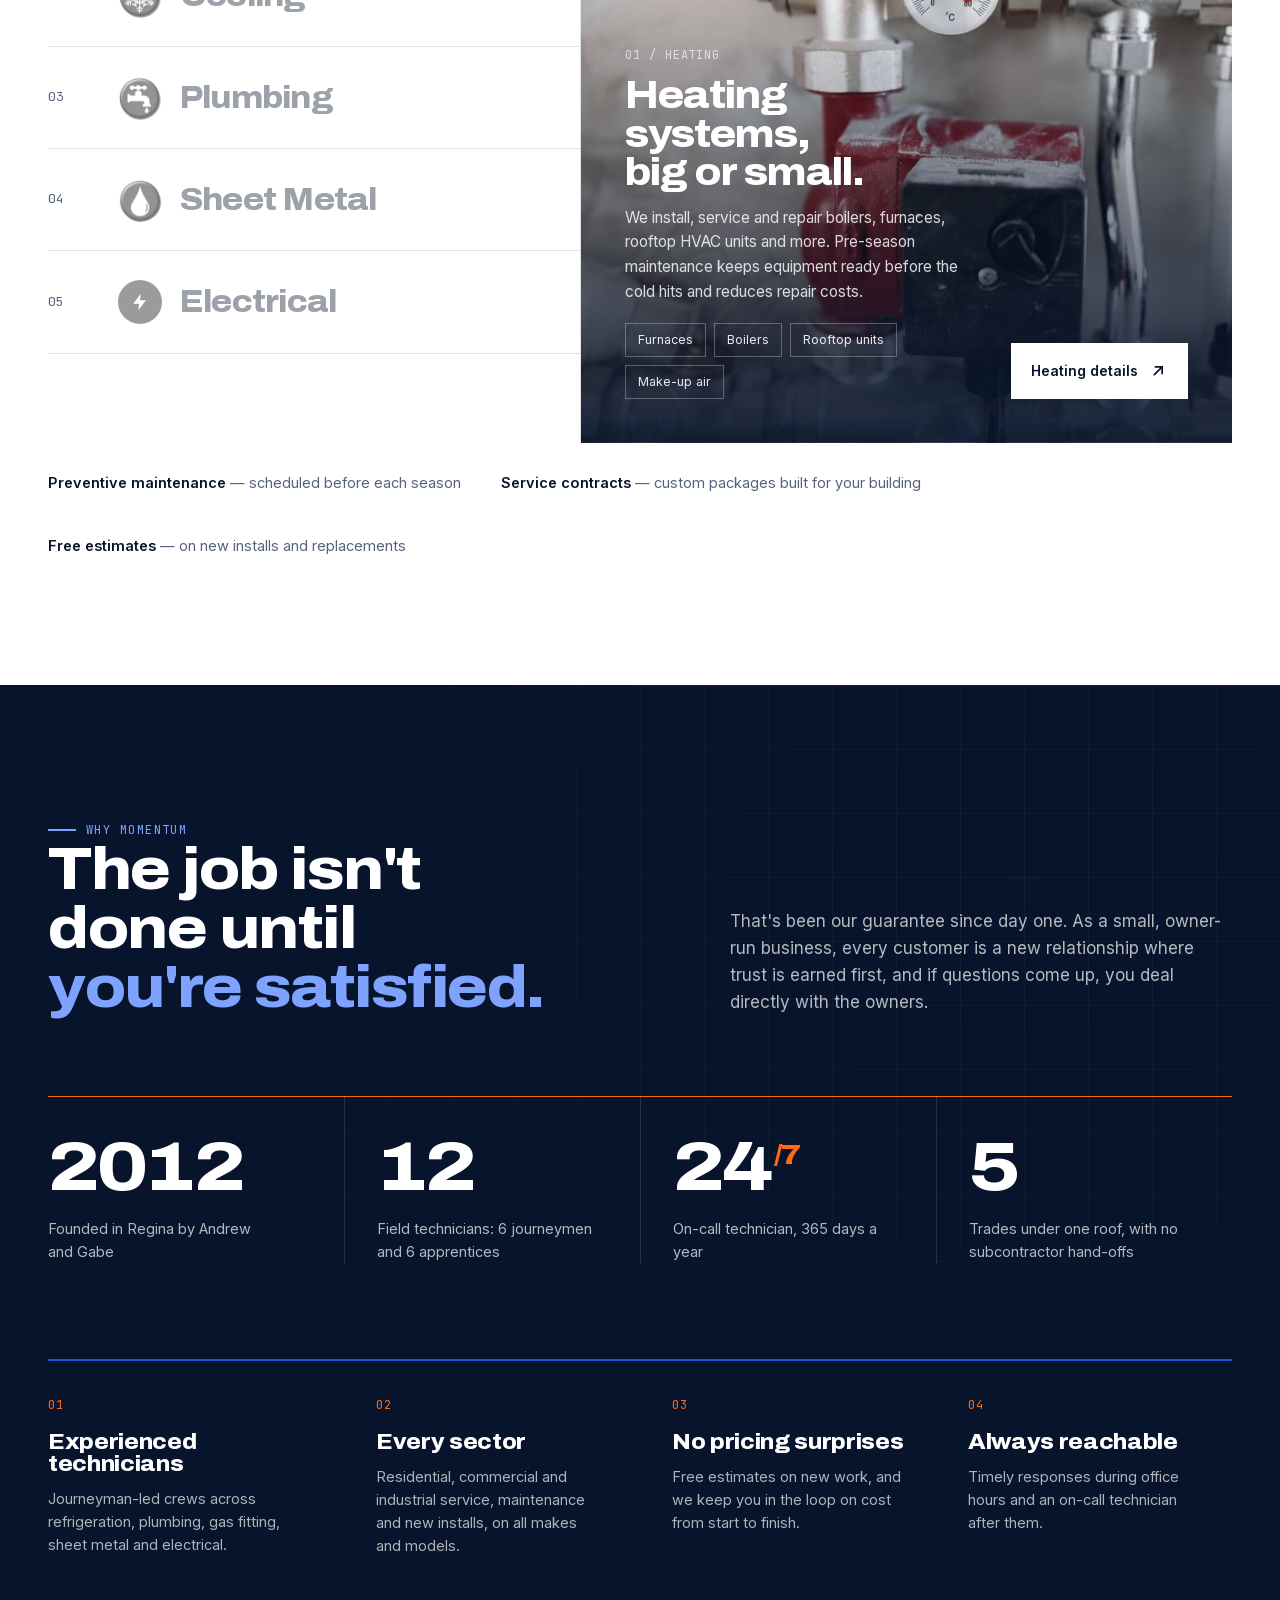
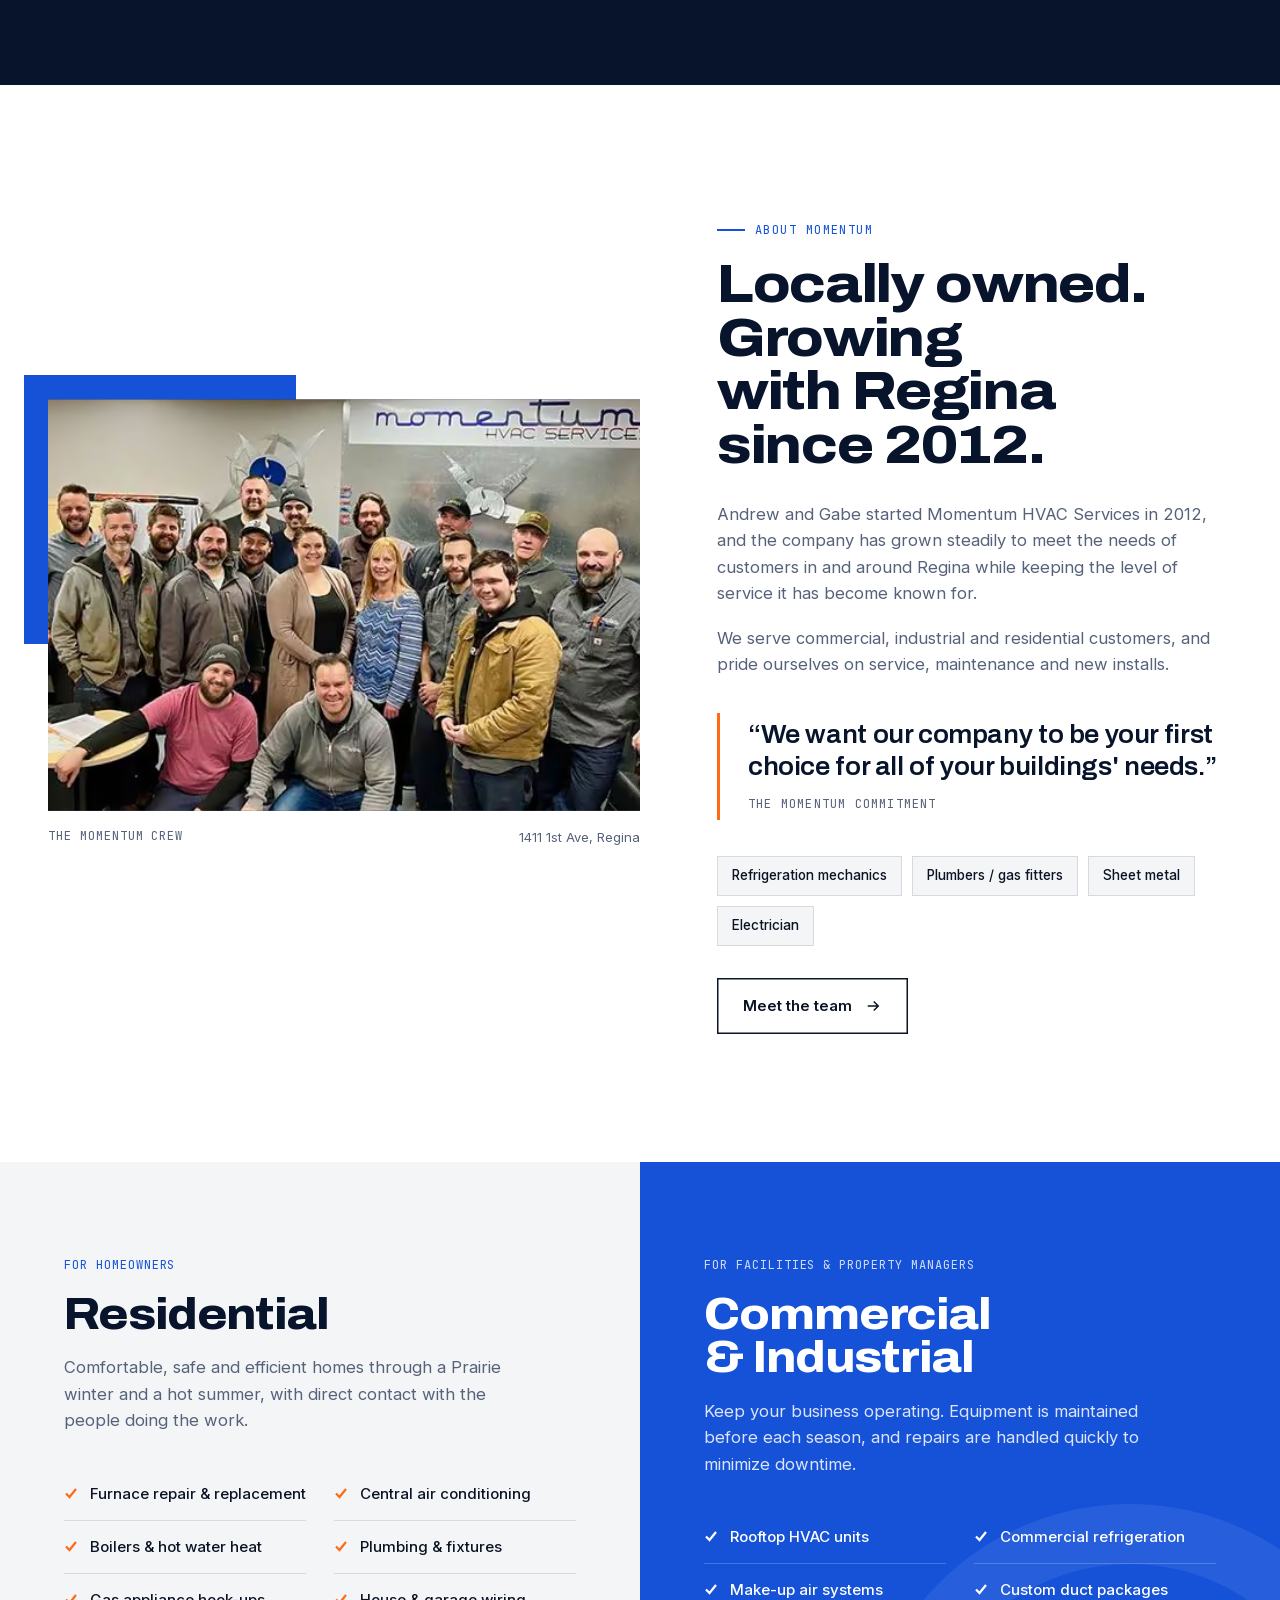
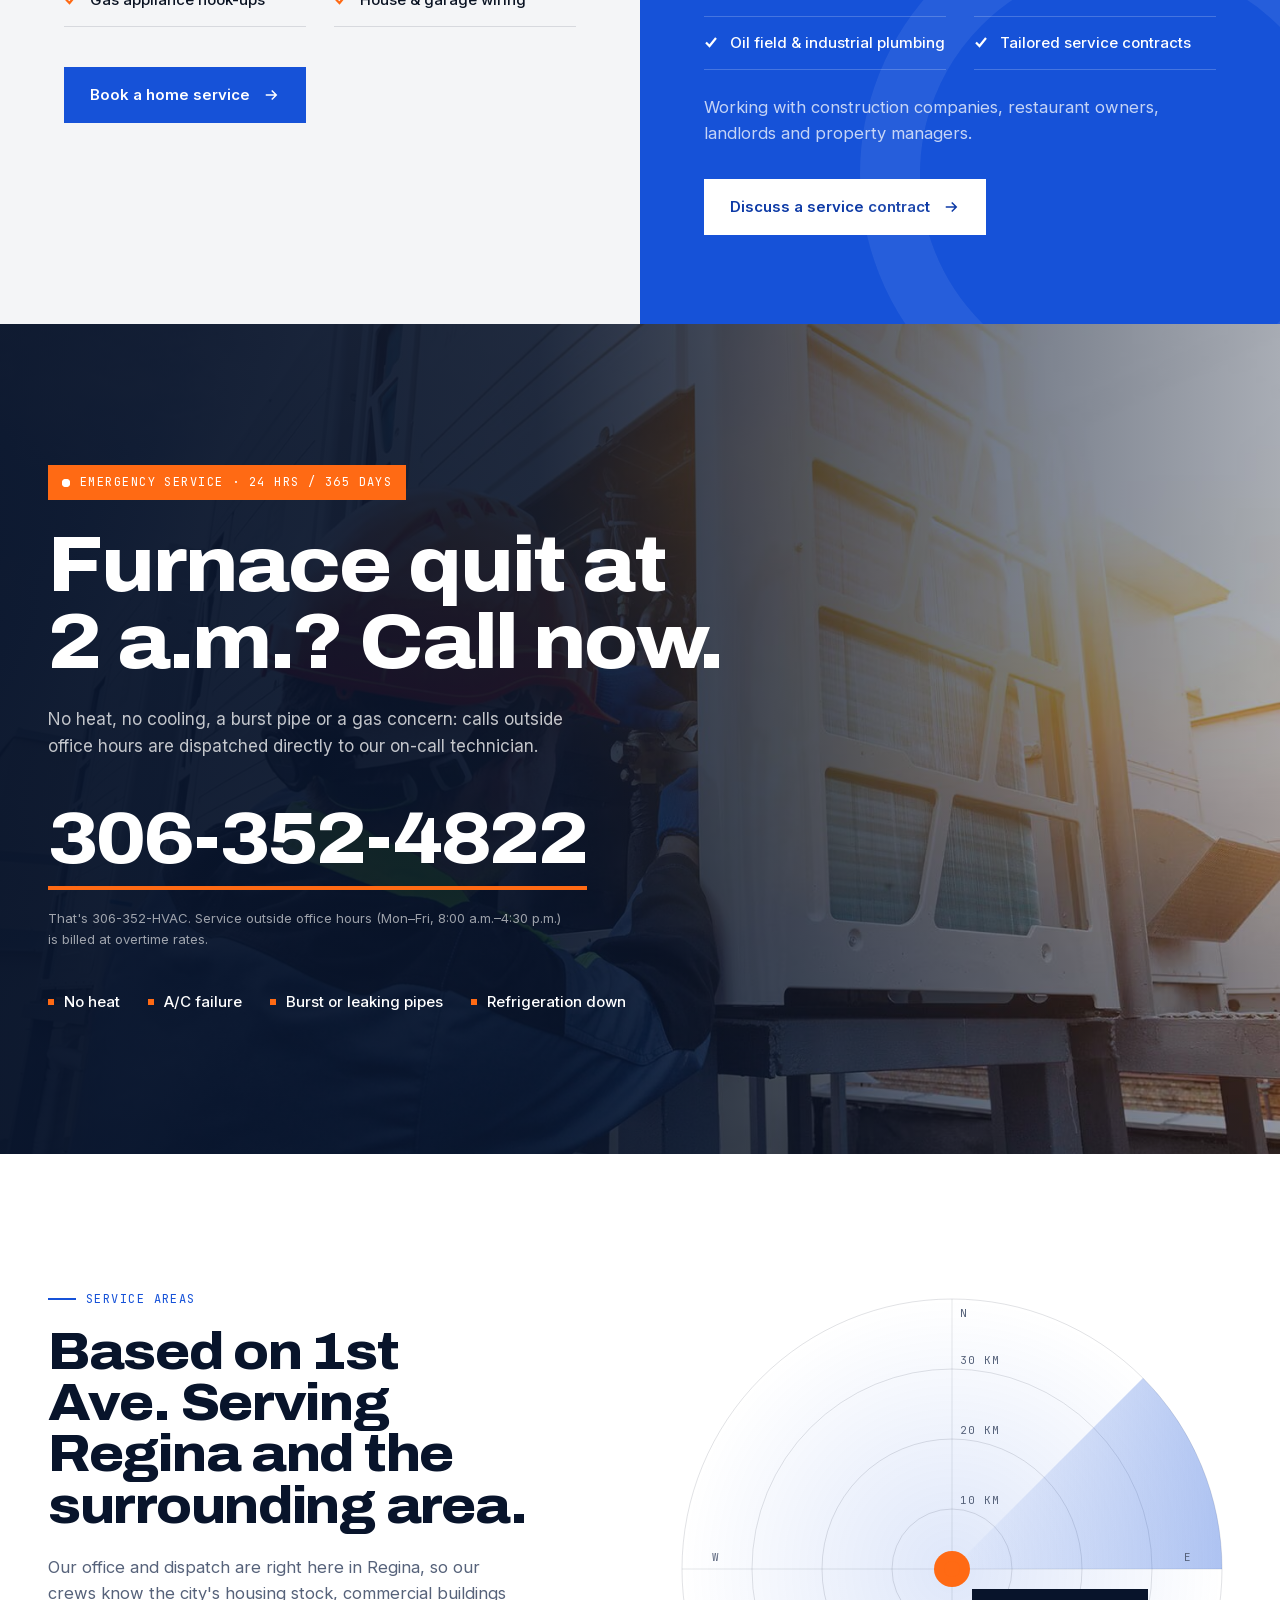
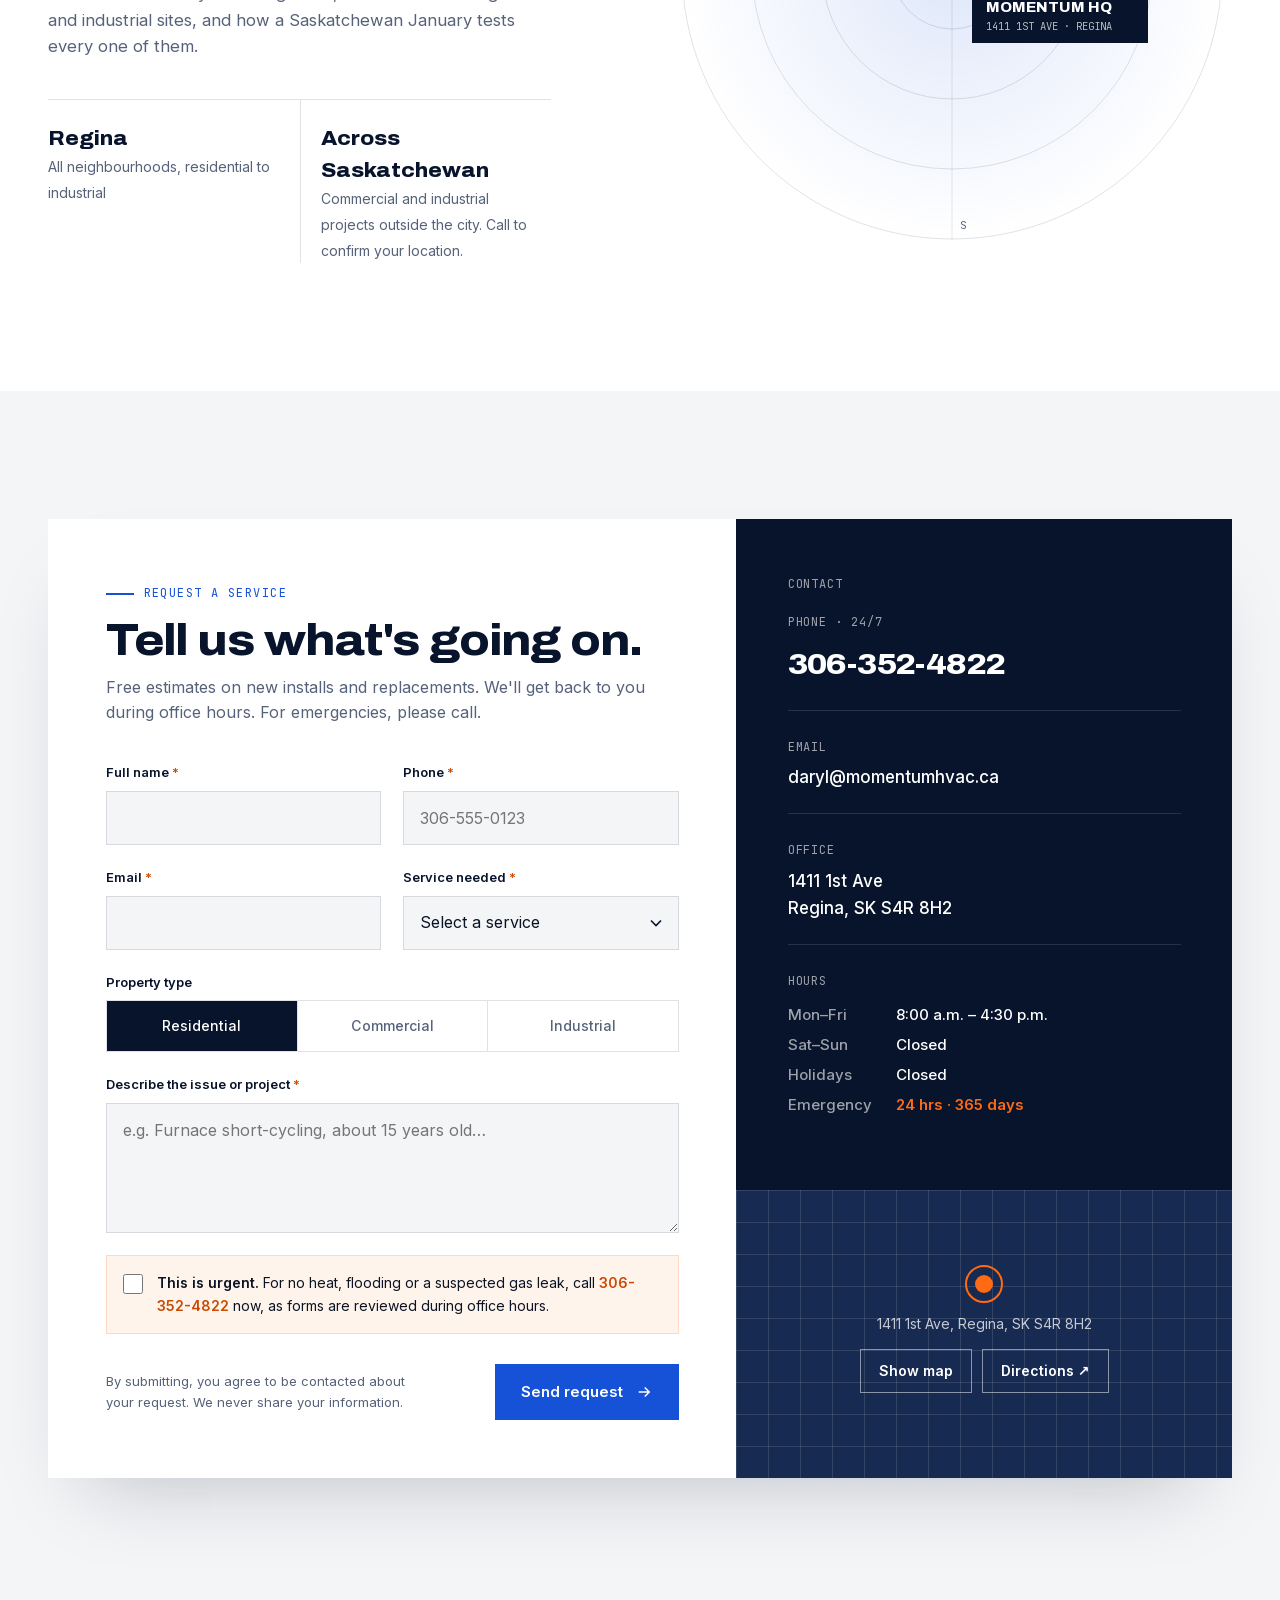
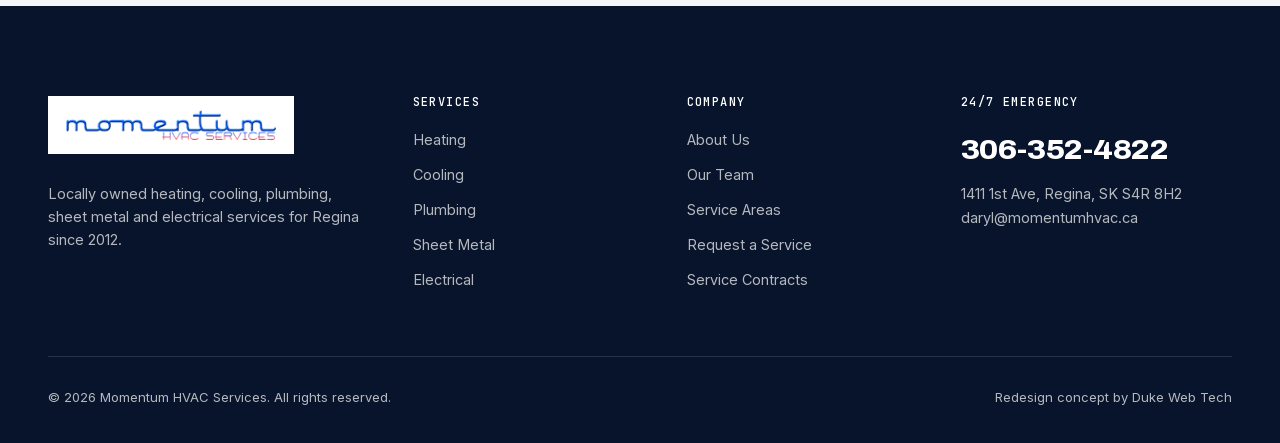
==== commit 077eb7d2: "Homepage hero: full-width cinematic service slideshow (option 1) - Six slides (overview + five trade" ====
--- a/index.html
+++ b/index.html
@@ -23,7 +23,7 @@
 <link rel="manifest" href="site.webmanifest">
 <link rel="preload" href="assets/fonts/Archivo.woff2" as="font" type="font/woff2" crossorigin>
 <link rel="preload" href="assets/fonts/Inter.woff2" as="font" type="font/woff2" crossorigin>
-<link rel="preload" as="image" type="image/avif" imagesrcset="assets/img/hero-640.avif 640w, assets/img/hero-1024.avif 1024w, assets/img/hero-1500.avif 1500w" imagesizes="(max-width:1024px) 100vw, 50vw" fetchpriority="high">
+<link rel="preload" as="image" type="image/avif" imagesrcset="assets/img/slides/overview-768.avif 768w, assets/img/slides/overview-1280.avif 1280w, assets/img/slides/overview-1500.avif 1500w" imagesizes="100vw" fetchpriority="high">
 <link rel="stylesheet" href="assets/css/main.css">
 <script>document.documentElement.classList.add('js')</script>
 <script src="assets/js/main.js" defer></script>
@@ -70,50 +70,28 @@
 
 <main id="main">
 <!-- Hero -->
-<section class="hero" id="top">
-  <div class="wrap">
-    <div>
-      <span class="eyebrow ld" style="--i:0">Regina's mechanical contractor · Est. 2012</span>
-      <h1 class="ld" style="--i:1">Heat, cool &amp; keep <em>Regina</em> running.<span class="thin">Five trades. One locally owned crew.</span></h1>
-      <p class="lead ld" style="--i:2">Heating, air conditioning, plumbing, sheet metal and electrical for homes, businesses and industrial facilities, backed by an on-call technician 24 hours a day, 365 days a year.</p>
-      <div class="hero-ctas ld" style="--i:3">
-        <a class="btn btn-blue" href="#contact">Request a Service <svg class="arrow" viewBox="0 0 24 24" fill="none" stroke="currentColor" stroke-width="2" aria-hidden="true"><path d="M5 12h14M13 6l6 6-6 6"/></svg></a>
-        <a class="btn btn-ghost" href="tel:+13063524822"><svg viewBox="0 0 24 24" fill="none" stroke="currentColor" stroke-width="2" aria-hidden="true"><path d="M22 16.9v3a2 2 0 0 1-2.2 2 19.8 19.8 0 0 1-8.6-3.1 19.5 19.5 0 0 1-6-6A19.8 19.8 0 0 1 2.1 4.2 2 2 0 0 1 4.1 2h3a2 2 0 0 1 2 1.7c.1.9.4 1.8.7 2.7a2 2 0 0 1-.5 2.1L8 9.8a16 16 0 0 0 6 6l1.3-1.3a2 2 0 0 1 2.1-.4c.9.3 1.8.6 2.7.7a2 2 0 0 1 1.7 2z"/></svg>Call for Emergency Service</a>
-      </div>
-      <div class="hero-specs ld" style="--i:4">
-        <div><b>24/7</b><span>365-day on-call</span></div>
-        <div><b>5</b><span>Trades in-house</span></div>
-        <div><b>3</b><span>Sectors served</span></div>
-      </div>
-    </div>
-    <div class="hero-media" data-hs role="region" aria-roledescription="carousel" aria-label="Our services in photos">
-      <div class="hero-img">
-        <div class="hs-slide active" role="group" aria-roledescription="slide" aria-label="1 of 5: Cooling" data-name="Cooling" data-cap="Rooftop units &amp; A/C" data-href="services/cooling.html" style="--o:30% 40%">
-          <picture><source type="image/avif" srcset="assets/img/hero-640.avif 640w, assets/img/hero-1024.avif 1024w, assets/img/hero-1500.avif 1500w" sizes="(max-width:1024px) 100vw, 50vw"><source type="image/webp" srcset="assets/img/hero-640.webp 640w, assets/img/hero-1024.webp 1024w, assets/img/hero-1500.webp 1500w" sizes="(max-width:1024px) 100vw, 50vw"><img src="assets/img/hero-1500.jpg" alt="Two technicians servicing rooftop condensing units on a commercial building" width="1500" height="1000" decoding="async" fetchpriority="high"></picture>
-        </div>
-        <div class="hs-slide" role="group" aria-roledescription="slide" aria-label="2 of 5: Heating" aria-hidden="true" data-name="Heating" data-cap="Furnaces, boilers &amp; heat" data-href="services/heating.html" style="--o:70% 30%">
-          <picture><source type="image/avif" data-srcset="assets/img/heating-640.avif 640w, assets/img/heating-1100.avif 1100w" sizes="(max-width:1024px) 100vw, 50vw"><source type="image/webp" data-srcset="assets/img/heating-640.webp 640w, assets/img/heating-1100.webp 1100w" sizes="(max-width:1024px) 100vw, 50vw"><img data-src="assets/img/heating-1100.jpg" alt="Hydronic heating manifold with circulator pump and temperature gauge" width="1100" height="733" decoding="async"></picture>
-        </div>
-        <div class="hs-slide" role="group" aria-roledescription="slide" aria-label="3 of 5: Plumbing" aria-hidden="true" data-name="Plumbing" data-cap="Plumbing &amp; gas fitting" data-href="services/plumbing.html" style="--o:40% 70%">
-          <picture><source type="image/avif" data-srcset="assets/img/plumbing-640.avif 640w, assets/img/plumbing-1100.avif 1100w" sizes="(max-width:1024px) 100vw, 50vw"><source type="image/webp" data-srcset="assets/img/plumbing-640.webp 640w, assets/img/plumbing-1100.webp 1100w" sizes="(max-width:1024px) 100vw, 50vw"><img data-src="assets/img/plumbing-1100.jpg" alt="Plumber tightening a brass fitting on steel supply lines" width="1100" height="733" decoding="async"></picture>
-        </div>
-        <div class="hs-slide" role="group" aria-roledescription="slide" aria-label="4 of 5: Sheet Metal" aria-hidden="true" data-name="Sheet Metal" data-cap="Custom ductwork" data-href="services/sheet-metal.html" style="--o:60% 20%">
-          <picture><source type="image/avif" data-srcset="assets/img/sheet-metal-640.avif 640w, assets/img/sheet-metal-1100.avif 1100w" sizes="(max-width:1024px) 100vw, 50vw"><source type="image/webp" data-srcset="assets/img/sheet-metal-640.webp 640w, assets/img/sheet-metal-1100.webp 1100w" sizes="(max-width:1024px) 100vw, 50vw"><img data-src="assets/img/sheet-metal-1100.jpg" alt="Sheet metal worker installing galvanized ductwork overhead" width="1100" height="733" decoding="async"></picture>
-        </div>
-        <div class="hs-slide" role="group" aria-roledescription="slide" aria-label="5 of 5: Electrical" aria-hidden="true" data-name="Electrical" data-cap="Wiring, lighting &amp; repairs" data-href="services/electrical.html" style="--o:50% 60%">
-          <picture><source type="image/avif" data-srcset="assets/img/electrical-640.avif 640w, assets/img/electrical-1100.avif 1100w" sizes="(max-width:1024px) 100vw, 50vw"><source type="image/webp" data-srcset="assets/img/electrical-640.webp 640w, assets/img/electrical-1100.webp 1100w" sizes="(max-width:1024px) 100vw, 50vw"><img data-src="assets/img/electrical-1100.jpg" alt="Electrician working inside a circuit breaker panel" width="1100" height="733" decoding="async"></picture>
-        </div>
-      </div>
-      <div class="hs-ui ld">
-        <a class="hs-cap" id="hsCap" href="services/cooling.html"><span class="mono"><span id="hsNum">01</span> / 05 · <span id="hsName">Cooling</span></span><b><span id="hsText">Rooftop units &amp; A/C</span> <svg width="18" height="18" viewBox="0 0 24 24" fill="none" stroke="currentColor" stroke-width="2" aria-hidden="true"><path d="M7 17 17 7M8 7h9v9"/></svg></b></a>
-        <div class="hs-bar">
-          <div class="hs-segs" role="group" aria-label="Choose a service photo"><button class="hs-seg on" type="button" aria-label="Show Cooling" aria-current="true"><i></i></button><button class="hs-seg" type="button" aria-label="Show Heating"><i></i></button><button class="hs-seg" type="button" aria-label="Show Plumbing"><i></i></button><button class="hs-seg" type="button" aria-label="Show Sheet Metal"><i></i></button><button class="hs-seg" type="button" aria-label="Show Electrical"><i></i></button></div>
-          <button class="hs-pause" id="hsPause" type="button" aria-label="Pause slideshow"><svg class="i-pause" width="14" height="14" viewBox="0 0 24 24" fill="currentColor" aria-hidden="true"><path d="M6 4h4v16H6zM14 4h4v16h-4z"/></svg><svg class="i-play" width="14" height="14" viewBox="0 0 24 24" fill="currentColor" aria-hidden="true"><path d="M7 4v16l13-8z"/></svg></button>
-        </div>
-      </div>
-      <div class="temp ld" id="wx" aria-live="polite"><span id="wxLabel">Regina design temp</span><b id="wxTemp">−34°C</b><small id="wxFeels"></small></div>
-    </div>
-  </div>
+<section class="hx hv1" id="top" data-hs aria-roledescription="carousel" aria-label="Momentum HVAC services">
+  <h1 class="sr-only">Momentum HVAC Services: heating, cooling, plumbing, sheet metal and electrical in Regina, SK</h1>
+  <div class="hs-stage">
+    <div class="hs-slide active" role="group" aria-roledescription="slide" aria-label="1 of 6: Overview" style="--p:50% 40%"><picture><source type="image/avif" srcset="assets/img/slides/overview-768.avif 768w, assets/img/slides/overview-1280.avif 1280w, assets/img/slides/overview-1500.avif 1500w" sizes="100vw"><source type="image/webp" srcset="assets/img/slides/overview-768.webp 768w, assets/img/slides/overview-1280.webp 1280w, assets/img/slides/overview-1500.webp 1500w" sizes="100vw"><img src="assets/img/slides/overview-1500.jpg" alt="Two Momentum technicians testing rooftop condensing units on a commercial building" width="1500" height="1000" decoding="async" fetchpriority="high"></picture></div>
+    <div class="hs-slide" role="group" aria-roledescription="slide" aria-label="2 of 6: Heating" aria-hidden="true" style="--p:30% 50%"><picture><source type="image/avif" data-srcset="assets/img/slides/heating-768.avif 768w, assets/img/slides/heating-1280.avif 1280w, assets/img/slides/heating-1500.avif 1500w" sizes="100vw"><source type="image/webp" data-srcset="assets/img/slides/heating-768.webp 768w, assets/img/slides/heating-1280.webp 1280w, assets/img/slides/heating-1500.webp 1500w" sizes="100vw"><img data-src="assets/img/slides/heating-1500.jpg" alt="Technician servicing a rooftop heating unit in bright winter sun" width="1500" height="1000" decoding="async"></picture></div>
+    <div class="hs-slide" role="group" aria-roledescription="slide" aria-label="3 of 6: Cooling" aria-hidden="true" style="--p:50% 50%"><picture><source type="image/avif" data-srcset="assets/img/slides/cooling-768.avif 768w, assets/img/slides/cooling-1280.avif 1280w, assets/img/slides/cooling-1500.avif 1500w" sizes="100vw"><source type="image/webp" data-srcset="assets/img/slides/cooling-768.webp 768w, assets/img/slides/cooling-1280.webp 1280w, assets/img/slides/cooling-1500.webp 1500w" sizes="100vw"><img data-src="assets/img/slides/cooling-1500.jpg" alt="Technician reading refrigerant gauges in front of an air conditioning condenser" width="1500" height="1000" decoding="async"></picture></div>
+    <div class="hs-slide" role="group" aria-roledescription="slide" aria-label="4 of 6: Plumbing" aria-hidden="true" style="--p:50% 50%"><picture><source type="image/avif" data-srcset="assets/img/slides/plumbing-768.avif 768w, assets/img/slides/plumbing-1280.avif 1280w, assets/img/slides/plumbing-1920.avif 1920w" sizes="100vw"><source type="image/webp" data-srcset="assets/img/slides/plumbing-768.webp 768w, assets/img/slides/plumbing-1280.webp 1280w, assets/img/slides/plumbing-1920.webp 1920w" sizes="100vw"><img data-src="assets/img/slides/plumbing-1920.jpg" alt="Plumber tightening a brass fitting on a supply line" width="1920" height="1280" decoding="async"></picture></div>
+    <div class="hs-slide" role="group" aria-roledescription="slide" aria-label="5 of 6: Sheet Metal" aria-hidden="true" style="--p:62% 30%"><picture><source type="image/avif" data-srcset="assets/img/slides/sheet-metal-768.avif 768w, assets/img/slides/sheet-metal-1280.avif 1280w, assets/img/slides/sheet-metal-1500.avif 1500w" sizes="100vw"><source type="image/webp" data-srcset="assets/img/slides/sheet-metal-768.webp 768w, assets/img/slides/sheet-metal-1280.webp 1280w, assets/img/slides/sheet-metal-1500.webp 1500w" sizes="100vw"><img data-src="assets/img/slides/sheet-metal-1500.jpg" alt="Sheet metal worker fitting galvanized ductwork overhead" width="1500" height="1000" decoding="async"></picture></div>
+    <div class="hs-slide" role="group" aria-roledescription="slide" aria-label="6 of 6: Electrical" aria-hidden="true" style="--p:55% 50%"><picture><source type="image/avif" data-srcset="assets/img/slides/electrical-768.avif 768w, assets/img/slides/electrical-1280.avif 1280w, assets/img/slides/electrical-1920.avif 1920w" sizes="100vw"><source type="image/webp" data-srcset="assets/img/slides/electrical-768.webp 768w, assets/img/slides/electrical-1280.webp 1280w, assets/img/slides/electrical-1920.webp 1920w" sizes="100vw"><img data-src="assets/img/slides/electrical-1920.jpg" alt="Electrician testing wiring in a breaker panel" width="1920" height="1277" decoding="async"></picture></div>
+  </div>
+  <div class="temp ld wx-chip" id="wx" aria-live="polite"><span id="wxLabel">Regina design temp</span><b id="wxTemp">−34°C</b><small id="wxFeels"></small></div>
+  <div class="hs-body wrap">
+    <div class="hs-copies" data-hs-copy data-hs-hold>
+      <div class="hs-c active"><span class="hs-eyebrow">Regina, SK · Locally owned since 2012</span><h2 class="hs-h">Heat, cool &amp; keep Regina running.</h2><p class="hs-p">Heating, cooling, plumbing, sheet metal and electrical for homes, businesses and industrial sites. One crew, five trades, on call 24/7.</p><div class="hs-ctas"><a class="btn btn-orange" href="#contact">Request a Service <svg class="arrow" viewBox="0 0 24 24" fill="none" stroke="currentColor" stroke-width="2" aria-hidden="true"><path d="M5 12h14M13 6l6 6-6 6"/></svg></a><a class="btn btn-ghost-l" href="tel:+13063524822"><svg viewBox="0 0 24 24" fill="none" stroke="currentColor" stroke-width="2" aria-hidden="true"><path d="M22 16.9v3a2 2 0 0 1-2.2 2 19.8 19.8 0 0 1-8.6-3.1 19.5 19.5 0 0 1-6-6A19.8 19.8 0 0 1 2.1 4.2 2 2 0 0 1 4.1 2h3a2 2 0 0 1 2 1.7c.1.9.4 1.8.7 2.7a2 2 0 0 1-.5 2.1L8 9.8a16 16 0 0 0 6 6l1.3-1.3a2 2 0 0 1 2.1-.4c.9.3 1.8.6 2.7.7a2 2 0 0 1 1.7 2z"/></svg>Call 306-352-4822</a></div></div>
+      <div class="hs-c"><span class="hs-eyebrow">01 · Heating</span><h2 class="hs-h">When it’s −30 outside, your heat can’t quit.</h2><p class="hs-p">Furnace, boiler and rooftop unit repairs, tune-ups and new installs, with an on-call technician 365 days a year.</p><div class="hs-ctas"><a class="btn btn-orange" href="#contact" data-service="Heating">Book heating service <svg class="arrow" viewBox="0 0 24 24" fill="none" stroke="currentColor" stroke-width="2" aria-hidden="true"><path d="M5 12h14M13 6l6 6-6 6"/></svg></a><a class="btn btn-ghost-l" href="services/heating.html">Heating details</a></div></div>
+      <div class="hs-c"><span class="hs-eyebrow">02 · Cooling</span><h2 class="hs-h">Cool and ready before the first heat wave.</h2><p class="hs-p">Air conditioning and refrigeration installed, serviced and repaired. All makes and models, residential and commercial.</p><div class="hs-ctas"><a class="btn btn-orange" href="#contact" data-service="Cooling">Book cooling service <svg class="arrow" viewBox="0 0 24 24" fill="none" stroke="currentColor" stroke-width="2" aria-hidden="true"><path d="M5 12h14M13 6l6 6-6 6"/></svg></a><a class="btn btn-ghost-l" href="services/cooling.html">Cooling details</a></div></div>
+      <div class="hs-c"><span class="hs-eyebrow">03 · Plumbing &amp; gas fitting</span><h2 class="hs-h">From a dripping tap to a new gas line.</h2><p class="hs-p">Plumbers and gas fitters for homes, restaurants, landlords, industrial sites and the oil field.</p><div class="hs-ctas"><a class="btn btn-orange" href="#contact" data-service="Plumbing / gas fitting">Book plumbing service <svg class="arrow" viewBox="0 0 24 24" fill="none" stroke="currentColor" stroke-width="2" aria-hidden="true"><path d="M5 12h14M13 6l6 6-6 6"/></svg></a><a class="btn btn-ghost-l" href="services/plumbing.html">Plumbing details</a></div></div>
+      <div class="hs-c"><span class="hs-eyebrow">04 · Sheet metal</span><h2 class="hs-h">Ductwork built in our own shop, made to fit.</h2><p class="hs-p">Custom duct packages and make-up air systems, designed, fabricated and installed by our own crew.</p><div class="hs-ctas"><a class="btn btn-orange" href="#contact" data-service="Sheet metal / ductwork">Book sheet metal service <svg class="arrow" viewBox="0 0 24 24" fill="none" stroke="currentColor" stroke-width="2" aria-hidden="true"><path d="M5 12h14M13 6l6 6-6 6"/></svg></a><a class="btn btn-ghost-l" href="services/sheet-metal.html">Sheet Metal details</a></div></div>
+      <div class="hs-c"><span class="hs-eyebrow">05 · Electrical</span><h2 class="hs-h">An electrician on the crew, not a callback away.</h2><p class="hs-p">Wiring, lighting, repairs and upgrades for homes and businesses, with clear pricing and no last-minute surprises.</p><div class="hs-ctas"><a class="btn btn-orange" href="#contact" data-service="Electrical">Book electrical service <svg class="arrow" viewBox="0 0 24 24" fill="none" stroke="currentColor" stroke-width="2" aria-hidden="true"><path d="M5 12h14M13 6l6 6-6 6"/></svg></a><a class="btn btn-ghost-l" href="services/electrical.html">Electrical details</a></div></div>
+    </div>
+  </div>
+  <div class="hs-tabs ld" data-hs-hold><div class="wrap"><div class="hs-tablist" role="group" aria-label="Choose a service"><button class="hs-tab on" type="button" aria-current="true"><i></i><span>01</span><b>Overview</b></button><button class="hs-tab" type="button"><i></i><span>02</span><b>Heating</b></button><button class="hs-tab" type="button"><i></i><span>03</span><b>Cooling</b></button><button class="hs-tab" type="button"><i></i><span>04</span><b>Plumbing</b></button><button class="hs-tab" type="button"><i></i><span>05</span><b>Sheet Metal</b></button><button class="hs-tab" type="button"><i></i><span>06</span><b>Electrical</b></button></div><button class="hs-round hs-pause" id="hsPause" type="button" aria-label="Pause slideshow"><svg class="i-pause" width="14" height="14" viewBox="0 0 24 24" fill="currentColor" aria-hidden="true"><path d="M6 4h4v16H6zM14 4h4v16h-4z"/></svg><svg class="i-play" width="14" height="14" viewBox="0 0 24 24" fill="currentColor" aria-hidden="true"><path d="M7 4v16l13-8z"/></svg></button></div></div>
 </section>
 
 <div class="ribbon" aria-hidden="true" data-loop>
--- a/assets/css/main.css
+++ b/assets/css/main.css
@@ -85,63 +85,56 @@
 .burger .b-close{display:none}
 .nav.open .burger .b-open{display:none}.nav.open .burger .b-close{display:block}
 
-/* ---------- Home hero ---------- */
-.hero{position:relative;background:var(--paper);overflow:hidden}
-.hero::before{content:"";position:absolute;inset:0;background-image:linear-gradient(var(--line) 1px,transparent 1px),linear-gradient(90deg,var(--line) 1px,transparent 1px);background-size:64px 64px;opacity:.5;-webkit-mask-image:linear-gradient(90deg,#000 0,#000 45%,transparent 70%);mask-image:linear-gradient(90deg,#000 0,#000 45%,transparent 70%)}
-.hero .wrap{position:relative;display:grid;grid-template-columns:minmax(0,1.05fr) minmax(0,1fr);gap:56px;min-height:calc(100svh - 124px);max-height:880px;align-items:center;padding-top:56px;padding-bottom:56px}
-.hero h1{font-size:clamp(46px,6.4vw,96px);margin:26px 0 28px;color:var(--navy)}
-.hero h1 em{font-style:normal;color:var(--blue)}
-.hero h1 .thin{font-weight:400;font-stretch:100%;display:block;font-size:.5em;letter-spacing:-.02em;margin-top:14px;color:var(--muted)}
-.hero p.lead{font-size:clamp(17px,1.4vw,19px);color:var(--muted);max-width:520px;margin-bottom:38px}
+/* ---------- Home hero: full-width service slideshow ---------- */
 .hero-ctas{display:flex;gap:14px;flex-wrap:wrap}
-.hero-specs{display:grid;grid-template-columns:repeat(3,auto);margin-top:56px;border-top:1px solid var(--line);max-width:600px}
-.hero-specs div{padding:18px 24px 0 0;margin-right:24px}
-.hero-specs div+div{padding-left:24px;border-left:1px solid var(--line)}
-.hero-specs b{display:block;font-family:var(--display);font-stretch:110%;font-size:28px;font-weight:800;letter-spacing:-.02em;color:var(--navy)}
-.hero-specs span{font-size:13px;color:var(--muted)}
-.hero-media{position:relative;height:100%;min-height:560px}
-@media (min-width:1025px){.hero-media{align-self:start;height:clamp(520px,calc(100svh - 124px - 112px),760px);min-height:0}}
-.hero-img{position:absolute;inset:0;overflow:hidden;clip-path:polygon(14% 0,100% 0,100% 100%,0 100%);background:var(--navy-3)}
-.hero-img::after{content:"";position:absolute;inset:0;z-index:3;pointer-events:none;background:linear-gradient(180deg,rgba(8,20,43,.62) 0%,rgba(8,20,43,.12) 30%,rgba(8,20,43,0) 48%,rgba(8,20,43,.25) 70%,rgba(8,20,43,.8) 100%)}
-/* Hero slideshow: slow zoom/pan + crossfade */
+.hx{position:relative;overflow:hidden;background:var(--navy);color:#fff;isolation:isolate;height:calc(100svh - 124px);min-height:620px;max-height:980px}
+.hx .hs-stage{position:absolute;inset:0;overflow:hidden;background:var(--navy-3)}
+.hx .hs-stage::after{content:"";position:absolute;inset:0;z-index:3;pointer-events:none;background:linear-gradient(90deg,rgba(8,20,43,.88) 0%,rgba(8,20,43,.62) 32%,rgba(8,20,43,.12) 58%,rgba(8,20,43,0) 70%),linear-gradient(0deg,rgba(8,20,43,.8) 0%,rgba(8,20,43,0) 24%),linear-gradient(180deg,rgba(8,20,43,.45) 0%,rgba(8,20,43,0) 18%)}
+/* Slides: crossfade + slow zoom */
 .hs-slide{position:absolute;inset:0;opacity:0;transition:opacity 1.4s var(--ease)}
 .hs-slide.active{opacity:1;z-index:2}
 .hs-slide.prev{opacity:1;z-index:1;transition:none}
-.hs-slide img{width:100%;height:100%;object-fit:cover;transform-origin:var(--o,50% 50%);transform:scale(1.04)}
+.hs-slide img{width:100%;height:100%;object-fit:cover;object-position:var(--p,50% 50%);transform-origin:var(--p,50% 50%);transform:scale(1.03)}
 .hs-slide.active img,.hs-slide.prev img{animation:kenburns 9s linear both}
-@keyframes kenburns{from{transform:scale(1.02)}to{transform:scale(1.16)}}
-.hero-media.paused .hs-slide img{animation-play-state:paused}
-.hs-ui{position:absolute;left:32px;right:32px;bottom:32px;z-index:3;color:#fff}
-.hs-cap{display:block;margin-bottom:18px;text-shadow:0 2px 16px rgba(0,0,0,.35)}
-.hs-cap .mono{color:rgba(255,255,255,.8);font-size:12px}
-.hs-cap b{display:flex;align-items:flex-end;justify-content:space-between;gap:16px;margin-top:8px;font-family:var(--display);font-stretch:110%;font-weight:800;font-size:clamp(26px,2.6vw,38px);letter-spacing:-.02em;line-height:1.05;max-width:520px}
-.hs-cap b svg{width:26px;height:26px;margin-bottom:4px}
-.hs-cap svg{flex:none;transition:transform .35s var(--ease-out)}
-.hs-cap:hover svg{transform:translate(3px,-3px)}
-.hs-cap.swap .mono,.hs-cap.swap b{animation:rise .6s var(--ease-out) both}
-.hs-cap.swap b{animation-delay:.06s}
-.hs-bar{display:flex;align-items:center;gap:12px}
-.hs-segs{display:flex;gap:6px;flex:1}
-.hs-seg{flex:1;height:28px;padding:0;border:0;background:none;cursor:pointer;position:relative}
-.hs-seg::before,.hs-seg i{content:"";position:absolute;left:0;right:0;top:50%;height:3px;margin-top:-1.5px}
-.hs-seg::before{background:rgba(255,255,255,.32)}
-.hs-seg i{background:#fff;transform:scaleX(0);transform-origin:left}
-.hs-seg.done i{transform:scaleX(1)}
-.hero-media.playing .hs-seg.on i{animation:progress var(--hs-ms,7000ms) linear forwards}
-.hero-media:not(.playing) .hs-seg.on i{transform:scaleX(1)}
-.hero-media.paused .hs-seg.on i{animation-play-state:paused}
-.hs-pause{width:34px;height:34px;flex:none;display:grid;place-items:center;border:1.5px solid rgba(255,255,255,.55);background:rgba(8,20,43,.35);color:#fff;cursor:pointer;transition:background .2s,color .2s}
-.hs-pause:hover{background:#fff;color:var(--navy)}
+@keyframes kenburns{from{transform:scale(1.03)}to{transform:scale(1.12)}}
+.hx.paused .hs-slide img{animation-play-state:paused}
+/* Copy: one block per slide, stacked; the active one rises in */
+.hx .hs-body{position:relative;z-index:4;height:100%;display:flex;flex-direction:column;justify-content:center;padding-bottom:110px}
+.hs-copies{display:grid;max-width:780px}
+.hs-c{grid-area:1/1;visibility:hidden;min-width:0}
+.hs-c.active{visibility:visible}
+.hs-c.active>*{animation:rise .9s var(--ease-out) both}
+.hs-c.active>:nth-child(2){animation-delay:.08s}
+.hs-c.active>:nth-child(3){animation-delay:.16s}
+.hs-c.active>:nth-child(4){animation-delay:.24s}
+.hs-eyebrow{display:inline-flex;align-items:center;gap:10px;font-family:var(--mono);font-size:12px;letter-spacing:.14em;text-transform:uppercase;color:#ffb27f}
+.hs-eyebrow::before{content:"";width:28px;height:2px;background:var(--orange)}
+.hs-h{font-family:var(--display);font-stretch:112%;font-weight:800;letter-spacing:-.03em;line-height:.98;text-wrap:balance;margin:20px 0 22px;color:#fff;font-size:clamp(44px,5.8vw,88px)}
+.hs-p{font-size:clamp(16px,1.3vw,19px);line-height:1.55;max-width:540px;color:rgba(255,255,255,.85)}
+.hs-ctas{display:flex;gap:12px;flex-wrap:wrap;margin-top:32px}
+/* Service tabs with progress line */
+.hx .hs-tabs{position:absolute;left:0;right:0;bottom:0;z-index:4;padding-bottom:26px}
+.hx .hs-tabs .wrap{display:flex;align-items:flex-end}
+.hs-tablist{display:flex;flex:1;min-width:0}
+.hs-tab{flex:1;min-width:0;background:none;border:0;color:rgba(255,255,255,.6);text-align:left;cursor:pointer;padding:16px 14px 4px 0;position:relative;transition:color .25s}
+.hs-tab::before,.hs-tab i{content:"";position:absolute;left:0;right:14px;top:0;height:2px}
+.hs-tab::before{background:rgba(255,255,255,.25)}
+.hs-tab i{background:var(--orange);transform:scaleX(0);transform-origin:left}
+.hs-tab span{display:block;font-family:var(--mono);font-size:11px;letter-spacing:.12em}
+.hs-tab b{display:block;font-family:var(--display);font-stretch:108%;font-weight:700;font-size:16px;margin-top:6px;white-space:nowrap;overflow:hidden;text-overflow:ellipsis}
+.hs-tab:hover,.hs-tab.on{color:#fff}
+.hx .done>i{transform:scaleX(1)}
+.hx.playing .on>i{animation:progress var(--hs-ms,7000ms) linear forwards}
+.hx.paused .on>i{animation-play-state:paused}
+.hx:not(.playing) .on>i{transform:scaleX(1)}
+.hs-round{width:44px;height:44px;flex:none;display:grid;place-items:center;border:1.5px solid rgba(255,255,255,.45);background:transparent;color:#fff;cursor:pointer;transition:background .2s,color .2s,border-color .2s}
+.hs-round:hover{background:#fff;color:var(--navy);border-color:#fff}
+.hs-pause{margin-left:12px}
 .hs-pause .i-play,.hs-pause[aria-pressed="true"] .i-pause{display:none}
 .hs-pause[aria-pressed="true"] .i-play{display:block}
-.dispatch{position:absolute;left:-28px;bottom:40px;background:var(--navy);color:#fff;padding:22px 24px;width:300px;z-index:2;box-shadow:0 30px 60px -20px rgba(8,20,43,.5)}
-.dispatch .mono{color:rgba(255,255,255,.6);display:flex;align-items:center;gap:8px}
-.dispatch strong{display:block;font-family:var(--display);font-stretch:110%;font-size:26px;font-weight:800;margin:10px 0 4px;letter-spacing:-.02em}
-.dispatch p{font-size:13.5px;color:rgba(255,255,255,.7);line-height:1.5}
-.dispatch a{display:flex;align-items:center;justify-content:space-between;margin-top:16px;padding-top:14px;border-top:1px solid var(--line-d);font-weight:600;color:#fff}
-.dispatch a span{color:var(--orange);transition:transform .3s var(--ease-out)}
-.dispatch a:hover span{transform:translateX(4px)}
-.temp{position:absolute;right:24px;top:24px;z-index:2;color:#fff;text-align:right;font-family:var(--mono);font-size:11px;letter-spacing:.1em;text-transform:uppercase;text-shadow:0 1px 10px rgba(0,0,0,.4)}
+/* Live Regina temperature */
+.temp{position:absolute;right:var(--gut);top:28px;z-index:5;color:#fff;text-align:right;font-family:var(--mono);font-size:11px;letter-spacing:.1em;text-transform:uppercase;background:rgba(8,20,43,.82);padding:14px 18px}
+@supports (backdrop-filter:blur(1px)){.temp{background:rgba(8,20,43,.62);backdrop-filter:blur(10px)}}
 .temp b{display:block;font-family:var(--display);font-stretch:100%;font-size:54px;letter-spacing:-.04em;font-weight:800;line-height:1;margin-top:4px;font-variant-numeric:tabular-nums}
 .temp small{display:block;margin-top:6px;font-size:11px;letter-spacing:.1em}
 .temp small:empty{display:none}
@@ -508,9 +501,6 @@
 
 /* Hero entrance (runs immediately, CSS only) */
 .ld{animation:rise .9s var(--ease-out) both;animation-delay:calc(var(--i,0) * 90ms + 60ms)}
-.hero-img{animation:wipe 1.1s var(--ease-out) .1s both}
-.hs-ui.ld{animation-delay:1s}
-.dispatch.ld{animation-name:slideIn;animation-delay:.75s}
 .temp.ld{animation-delay:.9s}
 
 /* Scroll reveals */
@@ -557,11 +547,8 @@
   .nav.open .nav-links{display:flex;flex-direction:column;position:absolute;top:var(--nav-h);left:0;right:0;background:#fff;padding:24px var(--gut) 32px;gap:6px;border-bottom:1px solid var(--line);box-shadow:0 30px 40px -20px rgba(8,20,43,.2);animation:rise .35s var(--ease-out) both}
   .nav.open .nav-links a{font-family:var(--display);font-stretch:110%;font-weight:800;font-size:28px;padding:10px 0}
   .nav.open .nav-links a::after{display:none}
-  .hero .wrap{grid-template-columns:1fr;min-height:0;max-height:none;gap:40px;padding-top:48px}
-  .hero::before{-webkit-mask-image:linear-gradient(180deg,#000,transparent 60%);mask-image:linear-gradient(180deg,#000,transparent 60%)}
-  .hero-media{min-height:440px}
-  .hero-img{clip-path:polygon(0 0,100% 0,100% 100%,0 100%)}
-  .dispatch{left:16px;bottom:16px}
+  .hx .hs-stage::after{background:linear-gradient(0deg,rgba(8,20,43,.94) 0%,rgba(8,20,43,.75) 38%,rgba(8,20,43,.1) 68%,rgba(8,20,43,.4) 100%)}
+  .hx .hs-body{justify-content:flex-end;padding-bottom:104px}
   .sec-head,.proof-top,.about-grid,.areas-grid,.sp-body{grid-template-columns:1fr;gap:28px}
   .sec-head p{justify-self:start}
   .svc{grid-template-columns:1fr}
@@ -589,22 +576,18 @@
   .util .wrap{justify-content:center}
   .util-r{display:none}
   .logo img{height:26px}
-  .hero-specs{grid-template-columns:1fr 1fr 1fr}
-  .hero-specs div{padding-right:12px;margin-right:12px}
-  .hero-specs div+div{padding-left:12px}
-  .hero-specs b{font-size:20px}
-  .hero-specs span{font-size:12px}
-  .hero-ctas .btn{width:100%;justify-content:center}
-  .hero-media{min-height:380px;margin:0 calc(var(--gut) * -1)}
-  .dispatch{width:auto;right:16px;padding:16px 18px}
-  .dispatch p{display:none}
-  .dispatch strong{font-size:21px;margin:6px 0 0}
-  .dispatch a{margin-top:12px;padding-top:10px}
-  .temp b{font-size:40px}
-  .hs-ui{left:20px;right:20px;bottom:20px}
-  .hs-cap{margin-bottom:12px}
-  .hs-cap b{font-size:26px}
-  .hs-pause{width:30px;height:30px}
+  .hero-ctas .btn,.hs-ctas .btn{width:100%;justify-content:center}
+  .hx{height:calc(100svh - 112px);min-height:600px}
+  .hs-h{font-size:40px}
+  .hx .hs-body{padding-bottom:84px}
+  .hx .hs-tabs{padding-bottom:18px}
+  .hs-tab{padding-right:8px}
+  .hs-tab::before,.hs-tab i{right:8px}
+  .hs-tab b{display:none}
+  .hs-tab span{font-size:10px}
+  .temp{top:16px;padding:9px 12px;font-size:9.5px}
+  .temp b{font-size:26px}
+  .temp small{font-size:9.5px;margin-top:4px}
   .svc-btn{grid-template-columns:36px 36px 1fr 20px;gap:12px}
   .svc-ico{width:36px;height:36px}
   .svc-copy{padding:26px;grid-template-columns:1fr;gap:20px}
